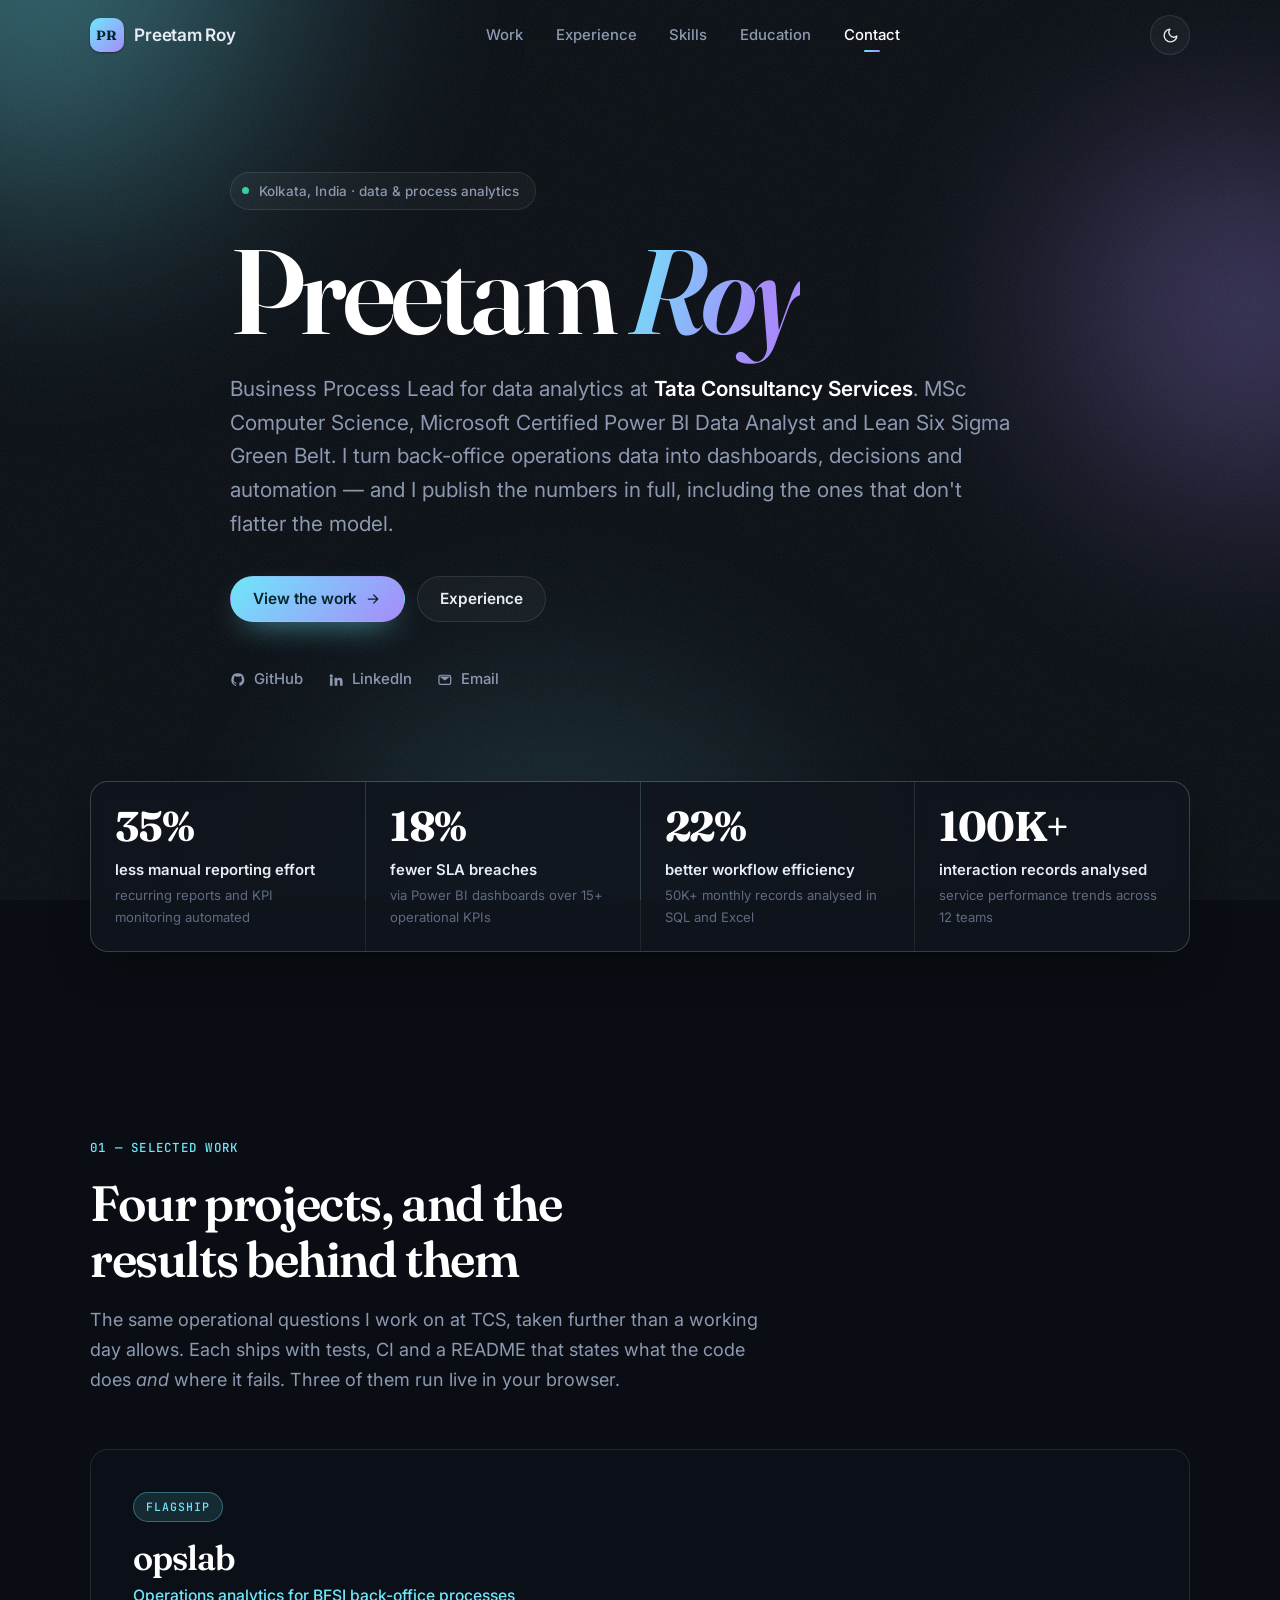
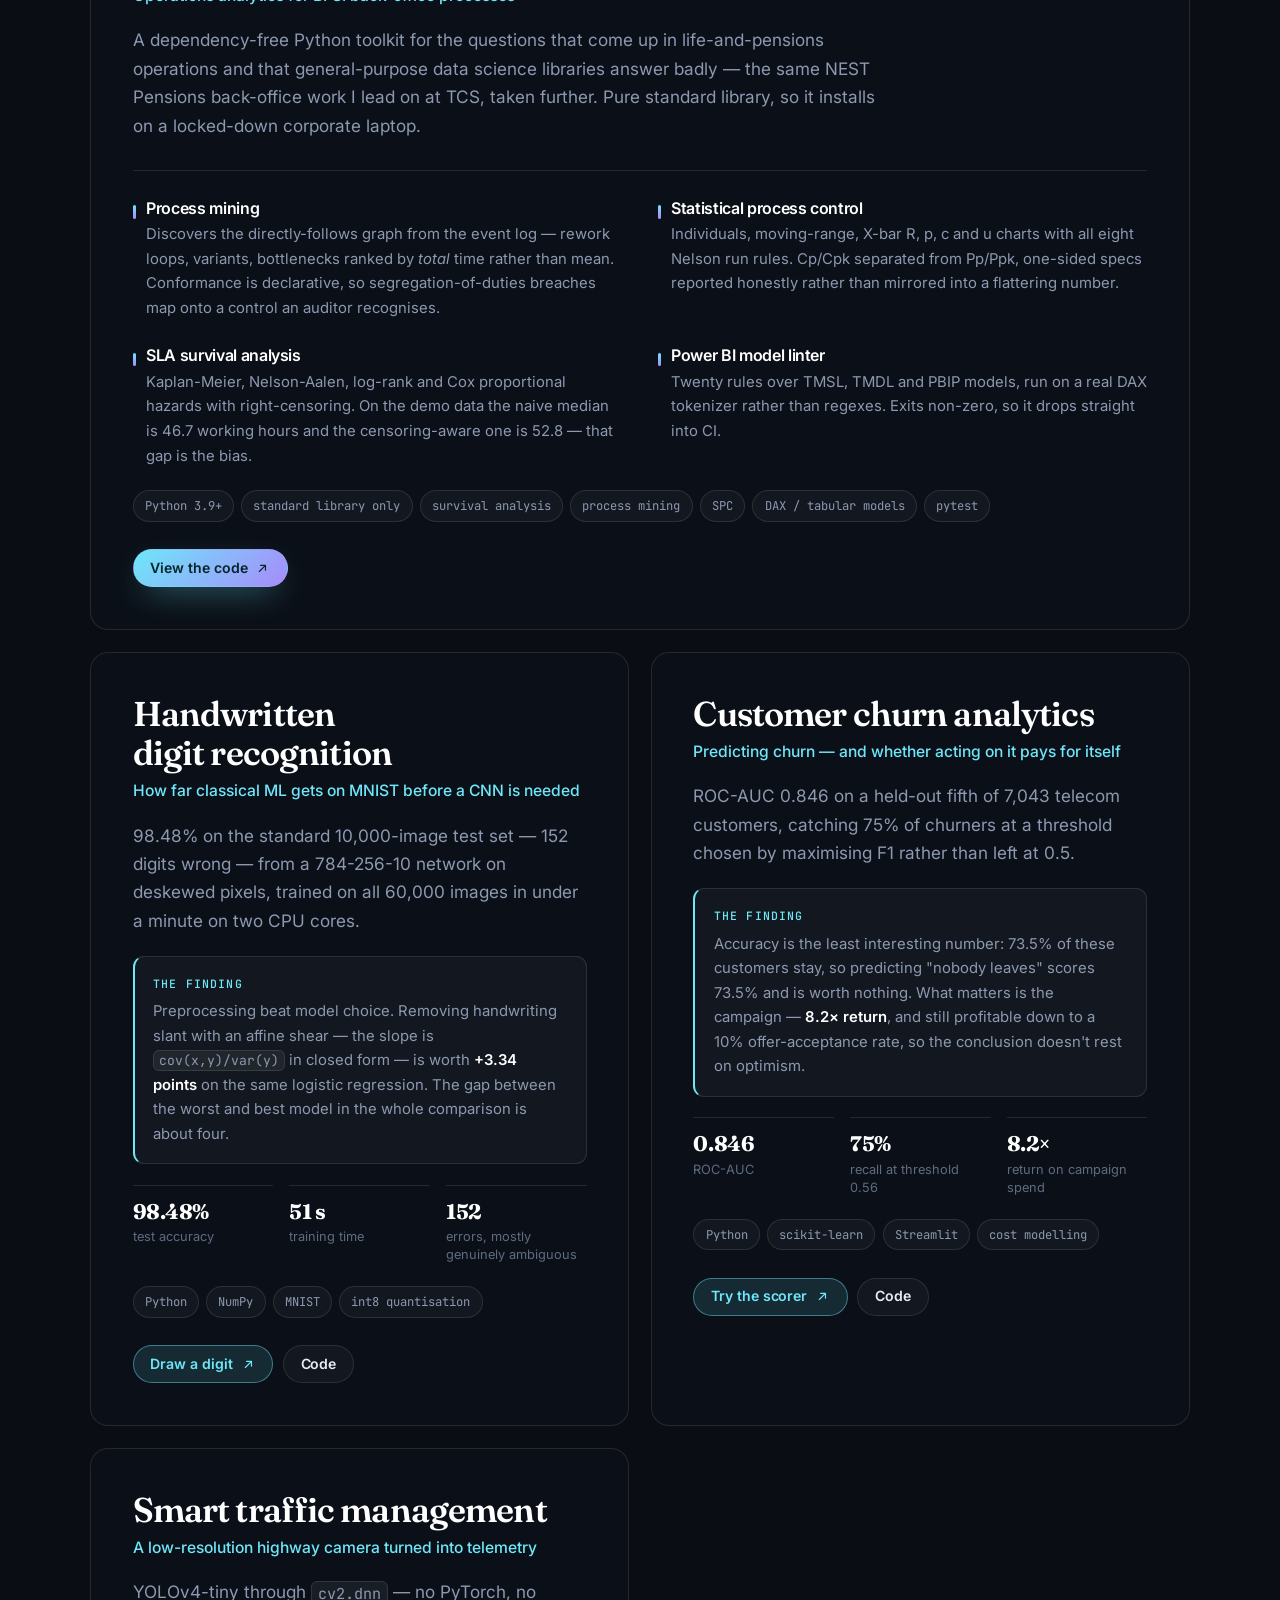
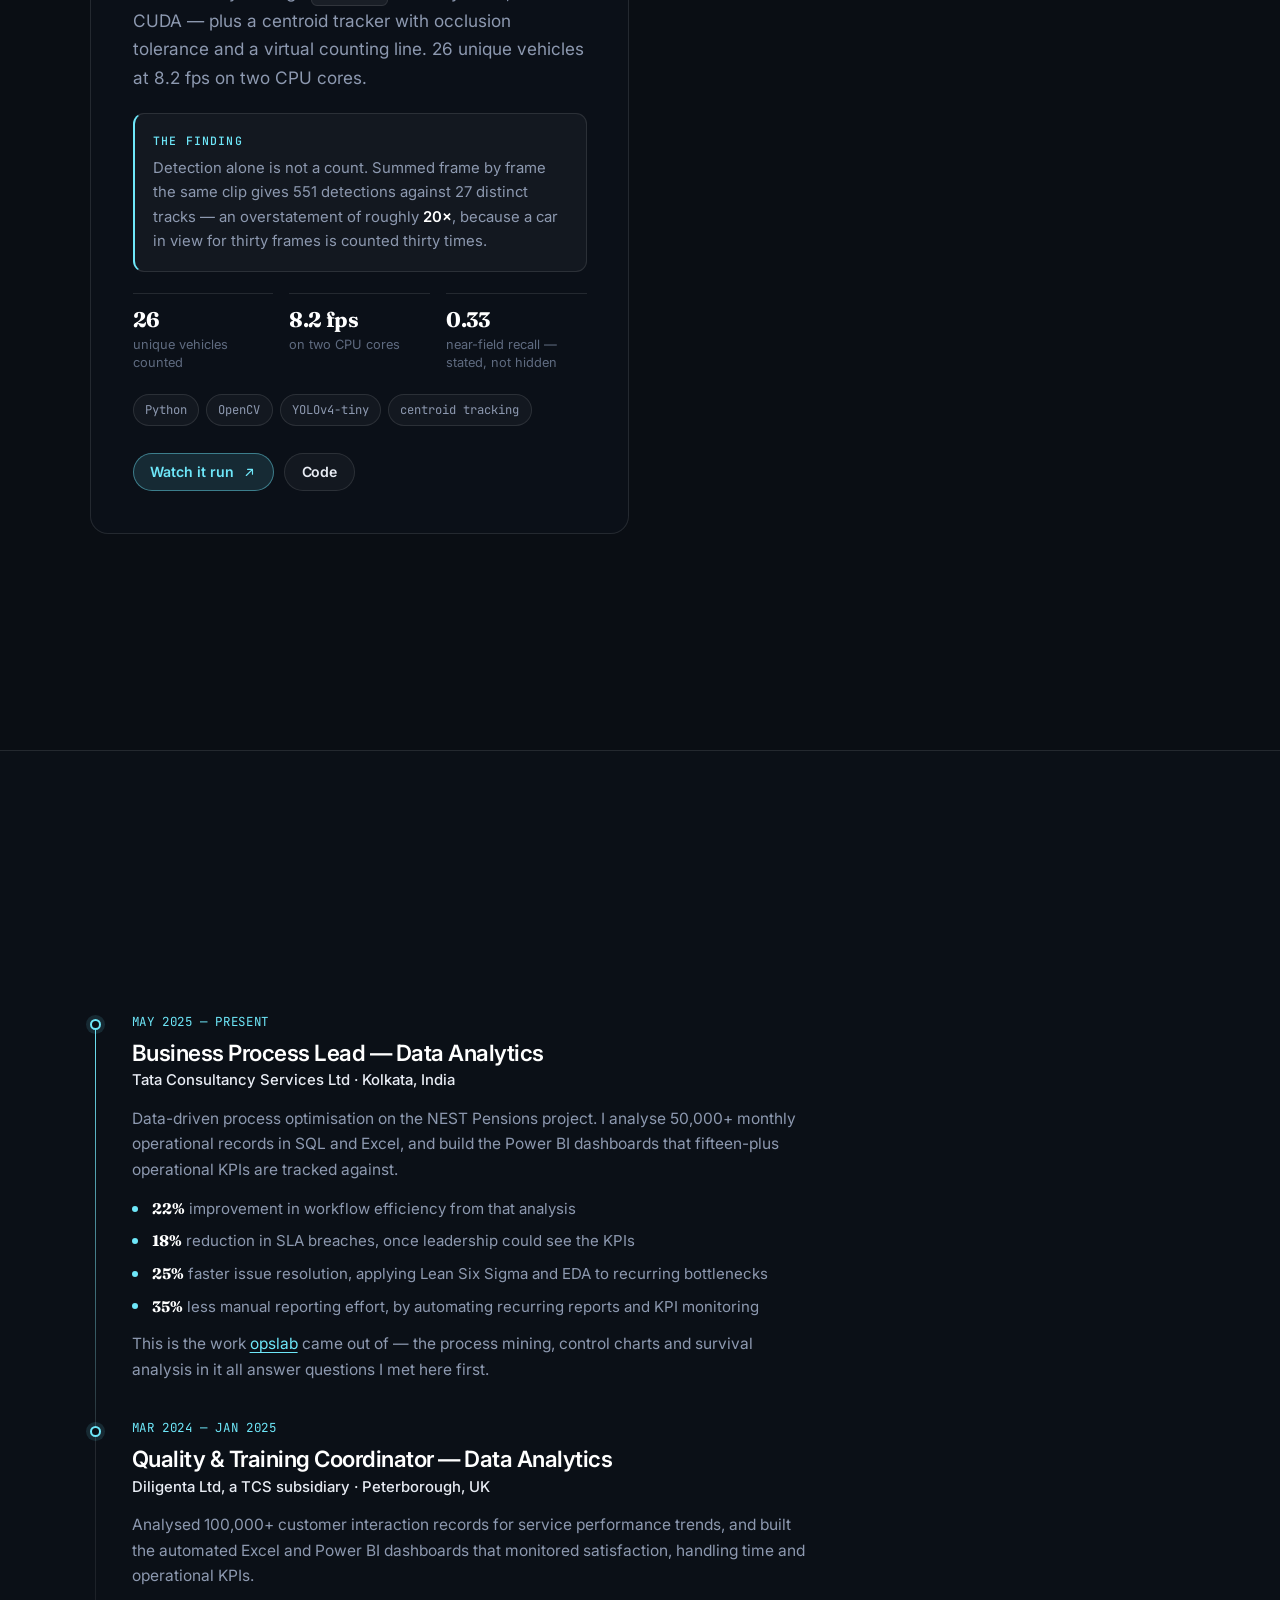
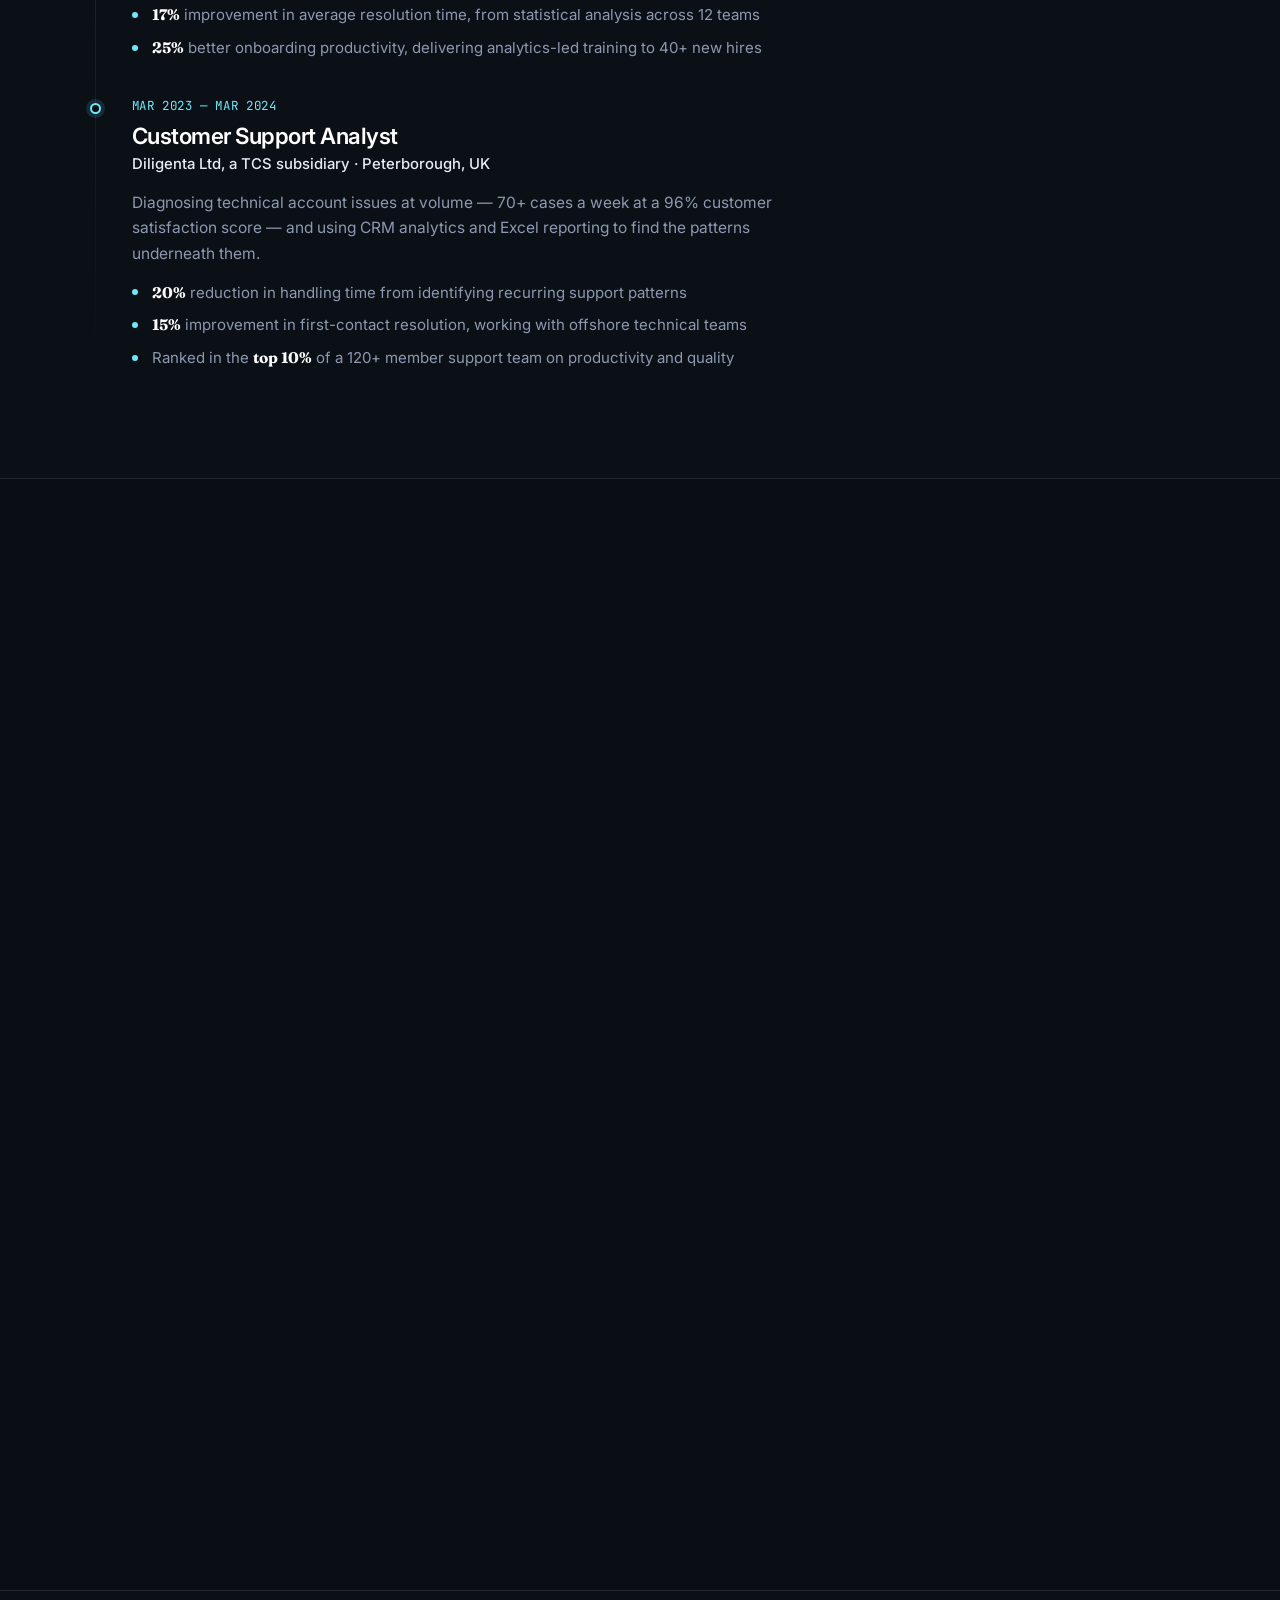
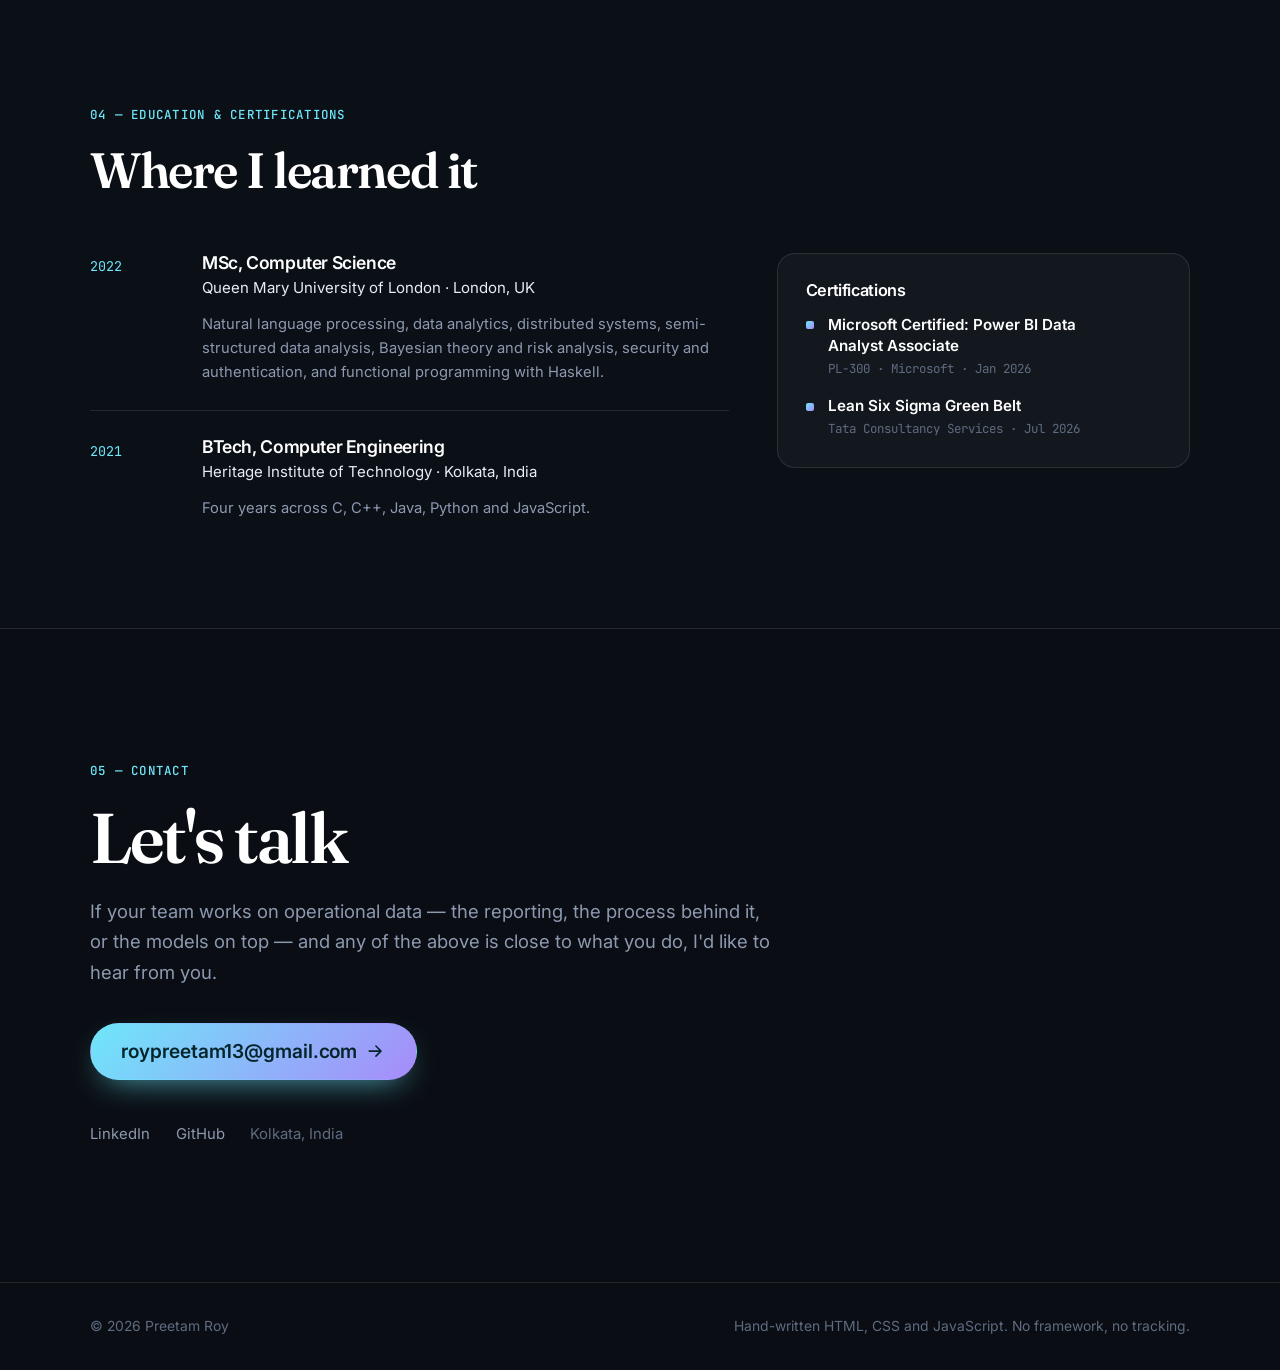
==== index.html @ 4f66b320 "Serve correctly from a domain root, and point canonical at the live host The site is deployed on Rai" ====
<!doctype html>
<html lang="en" data-theme="dark">
<head>
<meta charset="utf-8">
<meta name="viewport" content="width=device-width, initial-scale=1, viewport-fit=cover">
<title>Preetam Roy — Data &amp; Process Analytics Portfolio</title>
<meta name="description" content="Preetam Roy — Business Process Lead for data analytics at TCS. MSc Computer Science, Microsoft Certified Power BI Data Analyst (PL-300), Lean Six Sigma Green Belt. Operations analytics, SQL, Power BI and machine learning.">
<meta name="author" content="Preetam Roy">
<meta name="theme-color" content="#0a0e14" media="(prefers-color-scheme: dark)">
<meta name="theme-color" content="#f6f7fb" media="(prefers-color-scheme: light)">

<meta property="og:type" content="website">
<meta property="og:title" content="Preetam Roy — Data &amp; Process Analytics Portfolio">
<meta property="og:description" content="Operations analytics, SQL and Power BI across BFSI back-office processes — plus four projects with their results published in full, including the ones that don't flatter the model.">
<meta property="og:url" content="https://portfolio-production-f8b6.up.railway.app/">
<meta name="twitter:card" content="summary_large_image">

<link rel="canonical" href="https://portfolio-production-f8b6.up.railway.app/">
<link rel="icon" href="data:image/svg+xml,%3Csvg xmlns='http://www.w3.org/2000/svg' viewBox='0 0 64 64'%3E%3Crect width='64' height='64' rx='14' fill='%230a0e14'/%3E%3Ctext x='32' y='43' font-family='Georgia,serif' font-size='30' font-weight='700' fill='%236ee7f9' text-anchor='middle'%3EPR%3C/text%3E%3C/svg%3E">

<link rel="preconnect" href="https://fonts.googleapis.com">
<link rel="preconnect" href="https://fonts.gstatic.com" crossorigin>
<link rel="stylesheet" href="https://fonts.googleapis.com/css2?family=Fraunces:opsz,wght@9..144,400;9..144,600;9..144,700&family=Inter:wght@400;500;600;700&family=JetBrains+Mono:wght@400;500&display=swap">
<script>
(function(){var d=document.documentElement;d.classList.add('js');
try{var t=localStorage.getItem('pr-theme');if(t==='light'||t==='dark')d.setAttribute('data-theme',t);}catch(e){}})();
</script>
<link rel="stylesheet" href="assets/css/style.css">
</head>
<body>
<a class="skip-link" href="#main">Skip to content</a>

<div class="aurora" aria-hidden="true">
  <span class="aurora__blob aurora__blob--1"></span>
  <span class="aurora__blob aurora__blob--2"></span>
  <span class="aurora__blob aurora__blob--3"></span>
  <span class="aurora__grain"></span>
</div>

<header class="site-header" id="site-header">
  <div class="shell site-header__inner">
    <a class="brand" href="#top">
      <span class="brand__mark" aria-hidden="true">PR</span>
      <span class="brand__text">Preetam Roy</span>
    </a>

    <nav class="nav" id="nav" aria-label="Primary">
      <ul class="nav__list">
        <li><a class="nav__link" href="#work">Work</a></li>
        <li><a class="nav__link" href="#experience">Experience</a></li>
        <li><a class="nav__link" href="#skills">Skills</a></li>
        <li><a class="nav__link" href="#education">Education</a></li>
        <li><a class="nav__link" href="#contact">Contact</a></li>
      </ul>
    </nav>

    <div class="site-header__actions">
      <button class="icon-btn" id="theme-toggle" type="button" aria-label="Switch to light theme" aria-pressed="false">
        <svg class="icon icon--moon" viewBox="0 0 24 24" aria-hidden="true"><path d="M21 12.8A9 9 0 1 1 11.2 3a7 7 0 0 0 9.8 9.8Z"/></svg>
        <svg class="icon icon--sun" viewBox="0 0 24 24" aria-hidden="true"><circle cx="12" cy="12" r="4.2"/><path d="M12 2v2.6M12 19.4V22M4.2 4.2l1.9 1.9M17.9 17.9l1.9 1.9M2 12h2.6M19.4 12H22M4.2 19.8l1.9-1.9M17.9 6.1l1.9-1.9"/></svg>
      </button>
      <button class="menu-btn" id="menu-btn" type="button" aria-label="Open menu" aria-expanded="false" aria-controls="mobile-menu">
        <span></span><span></span><span></span>
      </button>
    </div>
  </div>
  <div class="scroll-progress" id="scroll-progress" aria-hidden="true"></div>
</header>

<div class="mobile-menu" id="mobile-menu" hidden>
  <nav aria-label="Mobile">
    <ul>
      <li><a href="#work">Work</a></li>
      <li><a href="#experience">Experience</a></li>
      <li><a href="#skills">Skills</a></li>
      <li><a href="#education">Education</a></li>
      <li><a href="#contact">Contact</a></li>
    </ul>
  </nav>
  <div class="mobile-menu__foot">
    <a href="mailto:roypreetam13@gmail.com">roypreetam13@gmail.com</a>
  </div>
</div>

<main id="main">
  <span id="top"></span>

  <!-- ───────────────────────── HERO ───────────────────────── -->
  <section class="hero">
    <div class="shell hero__inner">
      <p class="hero__eyebrow reveal">
        <span class="pulse" aria-hidden="true"></span>
        Kolkata, India &middot; data &amp; process analytics
      </p>

      <h1 class="hero__title reveal" data-reveal-delay="1">
        Preetam <em>Roy</em>
      </h1>

      <p class="hero__lede reveal" data-reveal-delay="2">
        Business Process Lead for data analytics at <strong>Tata Consultancy Services</strong>.
        MSc Computer Science, Microsoft Certified Power BI Data Analyst and Lean Six Sigma
        Green Belt. I turn back-office operations data into dashboards, decisions and
        automation &mdash; and I publish the numbers in full, including the ones that don't
        flatter the model.
      </p>

      <div class="hero__cta reveal" data-reveal-delay="3">
        <a class="btn btn--primary" href="#work">
          View the work
          <svg class="icon" viewBox="0 0 24 24" aria-hidden="true"><path d="M5 12h14M13 6l6 6-6 6"/></svg>
        </a>
        <a class="btn btn--ghost" href="#experience">Experience</a>
      </div>

      <ul class="hero__links reveal" data-reveal-delay="4">
        <li><a href="https://github.com/pr1317" target="_blank" rel="noopener noreferrer">
          <svg class="icon" viewBox="0 0 24 24" aria-hidden="true"><path d="M12 2a10 10 0 0 0-3.16 19.49c.5.09.68-.22.68-.48v-1.7c-2.78.6-3.37-1.34-3.37-1.34-.45-1.16-1.11-1.47-1.11-1.47-.91-.62.07-.61.07-.61 1 .07 1.53 1.03 1.53 1.03.9 1.53 2.36 1.09 2.93.83.09-.65.35-1.09.63-1.34-2.22-.25-4.55-1.11-4.55-4.94 0-1.09.39-1.98 1.03-2.68-.1-.25-.45-1.27.1-2.65 0 0 .84-.27 2.75 1.02a9.5 9.5 0 0 1 5 0c1.91-1.29 2.75-1.02 2.75-1.02.55 1.38.2 2.4.1 2.65.64.7 1.03 1.59 1.03 2.68 0 3.84-2.34 4.68-4.57 4.93.36.31.68.92.68 1.85v2.74c0 .27.18.58.69.48A10 10 0 0 0 12 2Z"/></svg>
          GitHub</a></li>
        <li><a href="https://www.linkedin.com/in/preetam-roy" target="_blank" rel="noopener noreferrer">
          <svg class="icon" viewBox="0 0 24 24" aria-hidden="true"><path d="M4.98 3.5a2.5 2.5 0 1 1 0 5 2.5 2.5 0 0 1 0-5ZM3 9h4v12H3zM10 9h3.8v1.7h.05c.53-.95 1.83-1.95 3.77-1.95 4.03 0 4.78 2.5 4.78 5.76V21h-4v-5.6c0-1.34-.03-3.06-1.9-3.06-1.9 0-2.2 1.45-2.2 2.96V21h-4z"/></svg>
          LinkedIn</a></li>
        <li><a href="mailto:roypreetam13@gmail.com">
          <svg class="icon" viewBox="0 0 24 24" aria-hidden="true"><rect x="3" y="5" width="18" height="14" rx="2.5"/><path d="m3.5 7 8.5 6 8.5-6"/></svg>
          Email</a></li>
      </ul>
    </div>

    <div class="shell">
      <ul class="stats reveal" data-reveal-delay="5">
        <li class="stat">
          <span class="stat__value" data-count-to="35" data-decimals="0" data-suffix="%">35%</span>
          <span class="stat__label">less manual reporting effort</span>
          <span class="stat__note">recurring reports and KPI monitoring automated</span>
        </li>
        <li class="stat">
          <span class="stat__value" data-count-to="18" data-decimals="0" data-suffix="%">18%</span>
          <span class="stat__label">fewer SLA breaches</span>
          <span class="stat__note">via Power BI dashboards over 15+ operational KPIs</span>
        </li>
        <li class="stat">
          <span class="stat__value" data-count-to="22" data-decimals="0" data-suffix="%">22%</span>
          <span class="stat__label">better workflow efficiency</span>
          <span class="stat__note">50K+ monthly records analysed in SQL and Excel</span>
        </li>
        <li class="stat">
          <span class="stat__value" data-count-to="100" data-decimals="0" data-suffix="K+">100K+</span>
          <span class="stat__label">interaction records analysed</span>
          <span class="stat__note">service performance trends across 12 teams</span>
        </li>
      </ul>
    </div>
  </section>

  <!-- ───────────────────────── WORK ───────────────────────── -->
  <section class="section" id="work">
    <div class="shell">
      <header class="section__head reveal">
        <p class="section__kicker">01 — Selected work</p>
        <h2 class="section__title">Four projects, and the results behind them</h2>
        <p class="section__lede">
          The same operational questions I work on at TCS, taken further than a working day
          allows. Each ships with tests, CI and a README that states what the code does
          <em>and</em> where it fails. Three of them run live in your browser.
        </p>
      </header>

      <!-- FEATURED -->
      <article class="project project--featured reveal tilt">
        <div class="project__glow" aria-hidden="true"></div>
        <div class="project__body">
          <p class="project__flag">Flagship</p>
          <h3 class="project__title">opslab</h3>
          <p class="project__sub">Operations analytics for BFSI back-office processes</p>
          <p class="project__text">
            A dependency-free Python toolkit for the questions that come up in life-and-pensions
            operations and that general-purpose data science libraries answer badly &mdash; the
            same NEST Pensions back-office work I lead on at TCS, taken further. Pure standard
            library, so it installs on a locked-down corporate laptop.
          </p>

          <ul class="modules">
            <li>
              <h4>Process mining</h4>
              <p>Discovers the directly-follows graph from the event log — rework loops, variants,
                bottlenecks ranked by <em>total</em> time rather than mean. Conformance is
                declarative, so segregation-of-duties breaches map onto a control an auditor recognises.</p>
            </li>
            <li>
              <h4>Statistical process control</h4>
              <p>Individuals, moving-range, X-bar R, p, c and u charts with all eight Nelson run
                rules. Cp/Cpk separated from Pp/Ppk, one-sided specs reported honestly rather than
                mirrored into a flattering number.</p>
            </li>
            <li>
              <h4>SLA survival analysis</h4>
              <p>Kaplan-Meier, Nelson-Aalen, log-rank and Cox proportional hazards with
                right-censoring. On the demo data the naive median is 46.7 working hours and the
                censoring-aware one is 52.8 — that gap is the bias.</p>
            </li>
            <li>
              <h4>Power BI model linter</h4>
              <p>Twenty rules over TMSL, TMDL and PBIP models, run on a real DAX tokenizer rather
                than regexes. Exits non-zero, so it drops straight into CI.</p>
            </li>
          </ul>

          <ul class="chips">
            <li>Python 3.9+</li><li>standard library only</li><li>survival analysis</li>
            <li>process mining</li><li>SPC</li><li>DAX / tabular models</li><li>pytest</li>
          </ul>

          <div class="project__links">
            <a class="btn btn--primary btn--sm" href="https://github.com/pr1317/opslab" target="_blank" rel="noopener noreferrer">
              View the code
              <svg class="icon" viewBox="0 0 24 24" aria-hidden="true"><path d="M7 17 17 7M9 7h8v8"/></svg>
            </a>
          </div>
        </div>
      </article>

      <div class="project-grid">

        <article class="project reveal tilt">
          <div class="project__glow" aria-hidden="true"></div>
          <div class="project__body">
            <h3 class="project__title">Handwritten digit recognition</h3>
            <p class="project__sub">How far classical ML gets on MNIST before a CNN is needed</p>
            <p class="project__text">
              98.48% on the standard 10,000-image test set — 152 digits wrong — from a 784-256-10
              network on deskewed pixels, trained on all 60,000 images in under a minute on two CPU cores.
            </p>
            <div class="finding">
              <p class="finding__label">The finding</p>
              <p>Preprocessing beat model choice. Removing handwriting slant with an affine shear —
                the slope is <code>cov(x,y)/var(y)</code> in closed form — is worth
                <strong>+3.34 points</strong> on the same logistic regression. The gap between the
                worst and best model in the whole comparison is about four.</p>
            </div>
            <ul class="metrics">
              <li><span>98.48%</span>test accuracy</li>
              <li><span>51 s</span>training time</li>
              <li><span>152</span>errors, mostly genuinely ambiguous</li>
            </ul>
            <ul class="chips"><li>Python</li><li>NumPy</li><li>MNIST</li><li>int8 quantisation</li></ul>
            <div class="project__links">
              <a class="btn btn--sm btn--accent" href="https://pr1317.github.io/handwritten-digit-recognition/" target="_blank" rel="noopener noreferrer">
                Draw a digit
                <svg class="icon" viewBox="0 0 24 24" aria-hidden="true"><path d="M7 17 17 7M9 7h8v8"/></svg>
              </a>
              <a class="btn btn--sm btn--ghost" href="https://github.com/pr1317/handwritten-digit-recognition" target="_blank" rel="noopener noreferrer">Code</a>
            </div>
          </div>
        </article>

        <article class="project reveal tilt">
          <div class="project__glow" aria-hidden="true"></div>
          <div class="project__body">
            <h3 class="project__title">Customer churn analytics</h3>
            <p class="project__sub">Predicting churn — and whether acting on it pays for itself</p>
            <p class="project__text">
              ROC-AUC 0.846 on a held-out fifth of 7,043 telecom customers, catching 75% of churners
              at a threshold chosen by maximising F1 rather than left at 0.5.
            </p>
            <div class="finding">
              <p class="finding__label">The finding</p>
              <p>Accuracy is the least interesting number: 73.5% of these customers stay, so
                predicting "nobody leaves" scores 73.5% and is worth nothing. What matters is the
                campaign — <strong>8.2&times; return</strong>, and still profitable down to a 10%
                offer-acceptance rate, so the conclusion doesn't rest on optimism.</p>
            </div>
            <ul class="metrics">
              <li><span>0.846</span>ROC-AUC</li>
              <li><span>75%</span>recall at threshold 0.56</li>
              <li><span>8.2&times;</span>return on campaign spend</li>
            </ul>
            <ul class="chips"><li>Python</li><li>scikit-learn</li><li>Streamlit</li><li>cost modelling</li></ul>
            <div class="project__links">
              <a class="btn btn--sm btn--accent" href="https://pr1317.github.io/customer-churn-analytics/" target="_blank" rel="noopener noreferrer">
                Try the scorer
                <svg class="icon" viewBox="0 0 24 24" aria-hidden="true"><path d="M7 17 17 7M9 7h8v8"/></svg>
              </a>
              <a class="btn btn--sm btn--ghost" href="https://github.com/pr1317/customer-churn-analytics" target="_blank" rel="noopener noreferrer">Code</a>
            </div>
          </div>
        </article>

        <article class="project reveal tilt">
          <div class="project__glow" aria-hidden="true"></div>
          <div class="project__body">
            <h3 class="project__title">Smart traffic management</h3>
            <p class="project__sub">A low-resolution highway camera turned into telemetry</p>
            <p class="project__text">
              YOLOv4-tiny through <code>cv2.dnn</code> — no PyTorch, no CUDA — plus a centroid
              tracker with occlusion tolerance and a virtual counting line. 26 unique vehicles at
              8.2 fps on two CPU cores.
            </p>
            <div class="finding">
              <p class="finding__label">The finding</p>
              <p>Detection alone is not a count. Summed frame by frame the same clip gives 551
                detections against 27 distinct tracks — an overstatement of roughly
                <strong>20&times;</strong>, because a car in view for thirty frames is counted thirty times.</p>
            </div>
            <ul class="metrics">
              <li><span>26</span>unique vehicles counted</li>
              <li><span>8.2 fps</span>on two CPU cores</li>
              <li><span>0.33</span>near-field recall — stated, not hidden</li>
            </ul>
            <ul class="chips"><li>Python</li><li>OpenCV</li><li>YOLOv4-tiny</li><li>centroid tracking</li></ul>
            <div class="project__links">
              <a class="btn btn--sm btn--accent" href="https://pr1317.github.io/smart-traffic-management/" target="_blank" rel="noopener noreferrer">
                Watch it run
                <svg class="icon" viewBox="0 0 24 24" aria-hidden="true"><path d="M7 17 17 7M9 7h8v8"/></svg>
              </a>
              <a class="btn btn--sm btn--ghost" href="https://github.com/pr1317/smart-traffic-management" target="_blank" rel="noopener noreferrer">Code</a>
            </div>
          </div>
        </article>

      </div>

      <p class="work__note reveal">
        The digit-recognition and traffic projects began as university work — under
        Prof. Tapas Chakraborty and Prof. Josh Reiss respectively — and have been rebuilt
        from scratch here, with the measurements redone and published.
      </p>
    </div>
  </section>

  <!-- ───────────────────────── EXPERIENCE ───────────────────────── -->
  <section class="section section--alt" id="experience">
    <div class="shell">
      <header class="section__head reveal">
        <p class="section__kicker">02 — Experience</p>
        <h2 class="section__title">Where I've worked</h2>
      </header>

      <ol class="timeline">
        <li class="timeline__item reveal">
          <div class="timeline__marker" aria-hidden="true"></div>
          <p class="timeline__date">May 2025 &mdash; present</p>
          <h3 class="timeline__role">Business Process Lead &mdash; Data Analytics</h3>
          <p class="timeline__org">Tata Consultancy Services Ltd &middot; Kolkata, India</p>
          <p class="timeline__text">
            Data-driven process optimisation on the NEST Pensions project. I analyse 50,000+
            monthly operational records in SQL and Excel, and build the Power BI dashboards
            that fifteen-plus operational KPIs are tracked against.
          </p>
          <ul class="bullets">
            <li><strong>22%</strong> improvement in workflow efficiency from that analysis</li>
            <li><strong>18%</strong> reduction in SLA breaches, once leadership could see the KPIs</li>
            <li><strong>25%</strong> faster issue resolution, applying Lean Six Sigma and EDA to
              recurring bottlenecks</li>
            <li><strong>35%</strong> less manual reporting effort, by automating recurring reports
              and KPI monitoring</li>
          </ul>
          <p class="timeline__text">
            This is the work <a href="#work">opslab</a> came out of — the process mining, control
            charts and survival analysis in it all answer questions I met here first.
          </p>
        </li>

        <li class="timeline__item reveal">
          <div class="timeline__marker" aria-hidden="true"></div>
          <p class="timeline__date">Mar 2024 &mdash; Jan 2025</p>
          <h3 class="timeline__role">Quality &amp; Training Coordinator &mdash; Data Analytics</h3>
          <p class="timeline__org">Diligenta Ltd, a TCS subsidiary &middot; Peterborough, UK</p>
          <p class="timeline__text">
            Analysed 100,000+ customer interaction records for service performance trends, and
            built the automated Excel and Power BI dashboards that monitored satisfaction,
            handling time and operational KPIs.
          </p>
          <ul class="bullets">
            <li><strong>17%</strong> improvement in average resolution time, from statistical
              analysis across 12 teams</li>
            <li><strong>25%</strong> better onboarding productivity, delivering analytics-led
              training to 40+ new hires</li>
          </ul>
        </li>

        <li class="timeline__item reveal">
          <div class="timeline__marker" aria-hidden="true"></div>
          <p class="timeline__date">Mar 2023 &mdash; Mar 2024</p>
          <h3 class="timeline__role">Customer Support Analyst</h3>
          <p class="timeline__org">Diligenta Ltd, a TCS subsidiary &middot; Peterborough, UK</p>
          <p class="timeline__text">
            Diagnosing technical account issues at volume — 70+ cases a week at a 96% customer
            satisfaction score — and using CRM analytics and Excel reporting to find the patterns
            underneath them.
          </p>
          <ul class="bullets">
            <li><strong>20%</strong> reduction in handling time from identifying recurring support patterns</li>
            <li><strong>15%</strong> improvement in first-contact resolution, working with offshore technical teams</li>
            <li>Ranked in the <strong>top 10%</strong> of a 120+ member support team on productivity and quality</li>
          </ul>
        </li>
      </ol>
    </div>
  </section>

  <!-- ───────────────────────── SKILLS ───────────────────────── -->
  <section class="section" id="skills">
    <div class="shell">
      <header class="section__head reveal">
        <p class="section__kicker">03 — Toolkit</p>
        <h2 class="section__title">What I work with</h2>
      </header>

      <div class="skills">
        <div class="skill-card reveal">
          <h3><span class="skill-card__num" aria-hidden="true">01</span>BI &amp; visualisation</h3>
          <ul class="chips chips--lg">
            <li>Power BI</li><li>DAX</li><li>Power Query</li><li>advanced Excel</li>
            <li>dashboard development</li><li>KPI reporting</li>
          </ul>
        </div>
        <div class="skill-card reveal" data-reveal-delay="1">
          <h3><span class="skill-card__num" aria-hidden="true">02</span>Data</h3>
          <ul class="chips chips--lg">
            <li>SQL</li><li>MySQL</li><li>PostgreSQL</li><li>Oracle</li><li>MongoDB</li>
            <li>data cleaning</li><li>transformation</li><li>ETL concepts</li><li>data modelling</li>
          </ul>
        </div>
        <div class="skill-card reveal" data-reveal-delay="2">
          <h3><span class="skill-card__num" aria-hidden="true">03</span>Process &amp; business analysis</h3>
          <ul class="chips chips--lg">
            <li>Lean Six Sigma</li><li>process improvement</li><li>process mapping</li>
            <li>root cause analysis</li><li>requirements gathering</li>
            <li>SLA &amp; KPI management</li><li>report automation</li><li>UAT support</li>
          </ul>
        </div>
        <div class="skill-card reveal" data-reveal-delay="3">
          <h3><span class="skill-card__num" aria-hidden="true">04</span>Modelling &amp; machine learning</h3>
          <ul class="chips chips--lg">
            <li>Python</li><li>feature engineering</li><li>model evaluation</li>
            <li>classification</li><li>survival analysis</li><li>statistical process control</li>
            <li>OpenCV</li><li>YOLO</li>
          </ul>
        </div>
        <div class="skill-card reveal" data-reveal-delay="4">
          <h3><span class="skill-card__num" aria-hidden="true">05</span>Languages</h3>
          <ul class="chips chips--lg">
            <li>SQL</li><li>Python</li><li>Java</li><li>C</li><li>C++</li><li>JavaScript</li>
          </ul>
        </div>
        <div class="skill-card reveal" data-reveal-delay="5">
          <h3><span class="skill-card__num" aria-hidden="true">06</span>Working with people</h3>
          <ul class="chips chips--lg">
            <li>leadership</li><li>stakeholder engagement</li><li>collaboration</li>
            <li>communication</li><li>training &amp; mentoring</li>
          </ul>
        </div>
      </div>
    </div>
  </section>

  <!-- ───────────────────────── EDUCATION ───────────────────────── -->
  <section class="section section--alt" id="education">
    <div class="shell">
      <header class="section__head reveal">
        <p class="section__kicker">04 — Education &amp; certifications</p>
        <h2 class="section__title">Where I learned it</h2>
      </header>

      <div class="edu-layout">
        <ol class="edu">
          <li class="edu__item reveal">
            <p class="edu__year">2022</p>
            <h3>MSc, Computer Science</h3>
            <p class="edu__org">Queen Mary University of London &middot; London, UK</p>
            <p class="edu__detail">
              Natural language processing, data analytics, distributed systems, semi-structured
              data analysis, Bayesian theory and risk analysis, security and authentication, and
              functional programming with Haskell.
            </p>
          </li>
          <li class="edu__item reveal">
            <p class="edu__year">2021</p>
            <h3>BTech, Computer Engineering</h3>
            <p class="edu__org">Heritage Institute of Technology &middot; Kolkata, India</p>
            <p class="edu__detail">Four years across C, C++, Java, Python and JavaScript.</p>
          </li>
        </ol>

        <aside class="side-cards">
          <div class="side-card reveal">
            <h3>Certifications</h3>
            <ul class="certs">
              <li>
                <p class="certs__name">Microsoft Certified: Power BI Data Analyst Associate</p>
                <p class="certs__meta">PL-300 &middot; Microsoft &middot; Jan 2026</p>
              </li>
              <li>
                <p class="certs__name">Lean Six Sigma Green Belt</p>
                <p class="certs__meta">Tata Consultancy Services &middot; Jul 2026</p>
              </li>
            </ul>
          </div>
        </aside>
      </div>
    </div>
  </section>

  <!-- ───────────────────────── CONTACT ───────────────────────── -->
  <section class="section section--contact" id="contact">
    <div class="shell">
      <div class="contact reveal">
        <p class="section__kicker">05 — Contact</p>
        <h2 class="contact__title">Let's talk</h2>
        <p class="contact__lede">
          If your team works on operational data &mdash; the reporting, the process behind it, or
          the models on top &mdash; and any of the above is close to what you do, I'd like to hear
          from you.
        </p>
        <a class="btn btn--primary btn--lg" href="mailto:roypreetam13@gmail.com">
          roypreetam13@gmail.com
          <svg class="icon" viewBox="0 0 24 24" aria-hidden="true"><path d="M5 12h14M13 6l6 6-6 6"/></svg>
        </a>
        <ul class="contact__links">
          <li><a href="https://www.linkedin.com/in/preetam-roy" target="_blank" rel="noopener noreferrer">LinkedIn</a></li>
          <li><a href="https://github.com/pr1317" target="_blank" rel="noopener noreferrer">GitHub</a></li>
          <li><span>Kolkata, India</span></li>
        </ul>
      </div>
    </div>
  </section>
</main>

<footer class="site-footer">
  <div class="shell site-footer__inner">
    <p>&copy; <span id="year">2026</span> Preetam Roy</p>
    <p class="site-footer__meta">Hand-written HTML, CSS and JavaScript. No framework, no tracking.</p>
  </div>
</footer>

<script src="assets/js/main.js" defer></script>
</body>
</html>
---- assets/css/style.css ----
/* ============================================================
   Preetam Roy — portfolio
   Hand-written CSS. Mobile-first, dark by default, light theme
   available via [data-theme="light"] on <html>.
   ============================================================ */

/* ---------- 1. Tokens ---------- */
:root {
  /* dark is the default palette */
  --bg:            #0a0e14;
  --bg-alt:        #0d121a;
  --surface:       rgba(255, 255, 255, 0.035);
  --surface-hi:    rgba(255, 255, 255, 0.06);
  --line:          rgba(255, 255, 255, 0.10);
  --line-hi:       rgba(255, 255, 255, 0.18);

  --text:          #e8ecf4;
  --text-strong:   #ffffff;
  --muted:         #8d99b0;
  --faint:         #5f6b80;

  --accent:        #6ee7f9;
  --accent-2:      #a78bfa;
  --accent-ink:    #05252c;
  --accent-soft:   rgba(110, 231, 249, 0.12);

  --shadow-sm: 0 1px 2px rgba(0,0,0,.4);
  --shadow:    0 18px 50px -20px rgba(0, 0, 0, .8);
  --shadow-lg: 0 40px 90px -30px rgba(0, 0, 0, .9);

  --radius:    18px;
  --radius-sm: 11px;
  --radius-pill: 999px;

  --shell:  1180px;
  --gutter: clamp(1.15rem, 5vw, 2.5rem);

  --sans:  "Inter", -apple-system, BlinkMacSystemFont, "Segoe UI", Roboto, Helvetica, Arial, sans-serif;
  --serif: "Fraunces", Georgia, "Times New Roman", serif;
  --mono:  "JetBrains Mono", ui-monospace, SFMono-Regular, Menlo, Consolas, monospace;

  --ease: cubic-bezier(.22, .61, .36, 1);
  --step: 260ms;

  color-scheme: dark;
}

[data-theme="light"] {
  --bg:            #f7f8fb;
  --bg-alt:        #ffffff;
  --surface:       rgba(10, 14, 20, 0.025);
  --surface-hi:    rgba(10, 14, 20, 0.05);
  --line:          rgba(10, 14, 20, 0.10);
  --line-hi:       rgba(10, 14, 20, 0.20);

  --text:          #1d2534;
  --text-strong:   #080c14;
  --muted:         #57627a;
  --faint:         #7d879b;

  --accent:        #0e7f96;
  --accent-2:      #6d4ae0;
  --accent-ink:    #ffffff;
  --accent-soft:   rgba(14, 127, 150, 0.10);

  --shadow-sm: 0 1px 2px rgba(16, 24, 40, .06);
  --shadow:    0 18px 45px -22px rgba(16, 24, 40, .30);
  --shadow-lg: 0 40px 80px -34px rgba(16, 24, 40, .35);

  color-scheme: light;
}

/* ---------- 2. Reset & base ---------- */
*, *::before, *::after { box-sizing: border-box; }

html {
  -webkit-text-size-adjust: 100%;
  scroll-behavior: smooth;
  scroll-padding-top: 92px;
}

body {
  margin: 0;
  background: var(--bg);
  color: var(--text);
  font-family: var(--sans);
  font-size: clamp(1rem, .96rem + .18vw, 1.075rem);
  line-height: 1.65;
  font-feature-settings: "kern", "liga";
  -webkit-font-smoothing: antialiased;
  -moz-osx-font-smoothing: grayscale;
  overflow-x: hidden;
  transition: background var(--step) var(--ease), color var(--step) var(--ease);
}

body.is-locked { overflow: hidden; }

img, svg, video { max-width: 100%; height: auto; display: block; }

h1, h2, h3, h4 {
  margin: 0;
  color: var(--text-strong);
  line-height: 1.14;
  letter-spacing: -0.022em;
  text-wrap: balance;
}

p { margin: 0; text-wrap: pretty; }
ul, ol { margin: 0; padding: 0; list-style: none; }

a { color: inherit; text-decoration: none; }

code {
  font-family: var(--mono);
  font-size: .88em;
  background: var(--surface-hi);
  border: 1px solid var(--line);
  border-radius: 6px;
  padding: .1em .4em;
  white-space: nowrap;
}

strong { color: var(--text-strong); font-weight: 600; }
em { font-style: italic; }

:focus-visible {
  outline: 2px solid var(--accent);
  outline-offset: 3px;
  border-radius: 4px;
}

.skip-link {
  position: absolute;
  left: 50%;
  top: 0;
  transform: translate(-50%, -120%);
  z-index: 200;
  background: var(--accent);
  color: var(--accent-ink);
  padding: .7rem 1.2rem;
  border-radius: 0 0 10px 10px;
  font-weight: 600;
  transition: transform 180ms var(--ease);
}
.skip-link:focus { transform: translate(-50%, 0); }

.icon {
  width: 1.05em;
  height: 1.05em;
  fill: none;
  stroke: currentColor;
  stroke-width: 1.9;
  stroke-linecap: round;
  stroke-linejoin: round;
  flex: none;
}
/* filled glyphs (brand marks) */
.hero__links .icon path { stroke: none; fill: currentColor; }

.shell {
  width: 100%;
  max-width: var(--shell);
  margin-inline: auto;
  padding-inline: var(--gutter);
}

/* ---------- 3. Aurora backdrop ---------- */
.aurora {
  position: fixed;
  inset: 0;
  z-index: -1;
  overflow: hidden;
  pointer-events: none;
}

.aurora__blob {
  position: absolute;
  border-radius: 50%;
  filter: blur(90px);
  opacity: .5;
  will-change: transform;
}

.aurora__blob--1 {
  width: 46vmax; height: 46vmax;
  top: -18vmax; left: -12vmax;
  background: radial-gradient(circle at 30% 30%, var(--accent), transparent 68%);
  animation: drift-a 26s var(--ease) infinite alternate;
}
.aurora__blob--2 {
  width: 40vmax; height: 40vmax;
  top: 8vmax; right: -14vmax;
  background: radial-gradient(circle at 60% 40%, var(--accent-2), transparent 68%);
  animation: drift-b 32s var(--ease) infinite alternate;
  opacity: .40;
}
.aurora__blob--3 {
  width: 52vmax; height: 52vmax;
  bottom: -26vmax; left: 22vmax;
  background: radial-gradient(circle at 40% 60%, var(--accent), transparent 70%);
  animation: drift-c 38s var(--ease) infinite alternate;
  opacity: .22;
}

[data-theme="light"] .aurora__blob { opacity: .16; filter: blur(110px); }
[data-theme="light"] .aurora__blob--2 { opacity: .14; }
[data-theme="light"] .aurora__blob--3 { opacity: .09; }

.aurora__grain {
  position: absolute;
  inset: -50%;
  opacity: .16;
  background-image: url("data:image/svg+xml,%3Csvg xmlns='http://www.w3.org/2000/svg' width='140' height='140'%3E%3Cfilter id='n'%3E%3CfeTurbulence type='fractalNoise' baseFrequency='.85' numOctaves='3'/%3E%3C/filter%3E%3Crect width='140' height='140' filter='url(%23n)' opacity='.5'/%3E%3C/svg%3E");
}
[data-theme="light"] .aurora__grain { opacity: .07; }

@keyframes drift-a {
  to { transform: translate3d(8vmax, 6vmax, 0) scale(1.14); }
}
@keyframes drift-b {
  to { transform: translate3d(-10vmax, 10vmax, 0) scale(1.2); }
}
@keyframes drift-c {
  to { transform: translate3d(6vmax, -8vmax, 0) scale(1.1); }
}

/* ---------- 4. Header / nav ---------- */
.site-header {
  position: sticky;
  top: 0;
  z-index: 100;
  border-bottom: 1px solid transparent;
  transition: background var(--step) var(--ease), border-color var(--step) var(--ease),
              backdrop-filter var(--step) var(--ease);
}
.site-header.is-stuck {
  background: color-mix(in srgb, var(--bg) 78%, transparent);
  -webkit-backdrop-filter: blur(16px) saturate(150%);
  backdrop-filter: blur(16px) saturate(150%);
  border-bottom-color: var(--line);
}
@supports not (background: color-mix(in srgb, red 50%, blue)) {
  .site-header.is-stuck { background: var(--bg); }
}

.site-header__inner {
  display: flex;
  align-items: center;
  justify-content: space-between;
  gap: 1rem;
  min-height: 70px;
}

.brand { display: inline-flex; align-items: center; gap: .65rem; font-weight: 600; }

.brand__mark {
  display: grid;
  place-items: center;
  width: 34px; height: 34px;
  border-radius: 10px;
  background: linear-gradient(135deg, var(--accent), var(--accent-2));
  color: var(--accent-ink);
  font-family: var(--serif);
  font-size: .84rem;
  font-weight: 700;
  letter-spacing: .01em;
  box-shadow: var(--shadow-sm);
}
[data-theme="light"] .brand__mark { color: #fff; }

.brand__text { letter-spacing: -.015em; }

.nav { display: none; }
@media (min-width: 900px) {
  .nav { display: block; }
  .nav__list { display: flex; gap: .35rem; }
  .nav__link {
    display: block;
    position: relative;
    padding: .5rem .85rem;
    border-radius: var(--radius-pill);
    font-size: .93rem;
    font-weight: 500;
    color: var(--muted);
    transition: color 180ms var(--ease), background 180ms var(--ease);
  }
  .nav__link:hover { color: var(--text-strong); background: var(--surface-hi); }
  .nav__link.is-active { color: var(--text-strong); }
  .nav__link.is-active::after {
    content: "";
    position: absolute;
    left: 50%; bottom: .18rem;
    width: 16px; height: 2px;
    transform: translateX(-50%);
    border-radius: 2px;
    background: linear-gradient(90deg, var(--accent), var(--accent-2));
  }
}

.site-header__actions { display: flex; align-items: center; gap: .5rem; }

.icon-btn {
  display: grid;
  place-items: center;
  width: 40px; height: 40px;
  border: 1px solid var(--line);
  border-radius: var(--radius-pill);
  background: var(--surface);
  color: var(--text);
  cursor: pointer;
  transition: border-color 180ms var(--ease), background 180ms var(--ease), transform 180ms var(--ease);
}
.icon-btn:hover { border-color: var(--line-hi); background: var(--surface-hi); transform: translateY(-1px); }
.icon-btn .icon { width: 17px; height: 17px; }
.icon--sun { display: none; }
[data-theme="light"] .icon--sun { display: block; }
[data-theme="light"] .icon--moon { display: none; }

.menu-btn {
  display: grid;
  place-items: center;
  gap: 4px;
  width: 40px; height: 40px;
  padding: 0;
  border: 1px solid var(--line);
  border-radius: var(--radius-pill);
  background: var(--surface);
  cursor: pointer;
}
.menu-btn span {
  display: block;
  width: 16px; height: 1.8px;
  border-radius: 2px;
  background: var(--text);
  transition: transform 220ms var(--ease), opacity 160ms var(--ease);
}
.menu-btn[aria-expanded="true"] span:nth-child(1) { transform: translateY(5.8px) rotate(45deg); }
.menu-btn[aria-expanded="true"] span:nth-child(2) { opacity: 0; }
.menu-btn[aria-expanded="true"] span:nth-child(3) { transform: translateY(-5.8px) rotate(-45deg); }
@media (min-width: 900px) { .menu-btn { display: none; } }

.scroll-progress {
  height: 2px;
  width: 100%;
  transform-origin: 0 50%;
  transform: scaleX(0);
  background: linear-gradient(90deg, var(--accent), var(--accent-2));
}

/* mobile menu */
.mobile-menu {
  position: fixed;
  inset: 70px 0 0;
  z-index: 99;
  display: flex;
  flex-direction: column;
  justify-content: space-between;
  padding: clamp(1.5rem, 7vw, 3rem) var(--gutter) 2.5rem;
  background: color-mix(in srgb, var(--bg) 94%, transparent);
  -webkit-backdrop-filter: blur(22px);
  backdrop-filter: blur(22px);
  animation: menu-in 260ms var(--ease);
}
@supports not (background: color-mix(in srgb, red 50%, blue)) {
  .mobile-menu { background: var(--bg); }
}
.mobile-menu[hidden] { display: none; }
.mobile-menu ul { display: grid; gap: .25rem; }
.mobile-menu a {
  display: block;
  padding: .7rem 0;
  border-bottom: 1px solid var(--line);
  font-family: var(--serif);
  font-size: clamp(1.6rem, 8vw, 2.2rem);
  font-weight: 600;
  letter-spacing: -.02em;
  color: var(--text-strong);
}
.mobile-menu__foot { color: var(--muted); font-size: .95rem; }
.mobile-menu__foot a {
  display: inline-flex; align-items: center; min-height: 44px;
  border: 0; font-family: var(--sans); font-size: 1rem; color: var(--accent);
}
@media (min-width: 900px) { .mobile-menu { display: none !important; } }

@keyframes menu-in { from { opacity: 0; } to { opacity: 1; } }

/* ---------- 5. Buttons ---------- */
.btn {
  display: inline-flex;
  align-items: center;
  justify-content: center;
  gap: .5rem;
  padding: .82rem 1.4rem;
  border: 1px solid transparent;
  border-radius: var(--radius-pill);
  font-size: .96rem;
  font-weight: 600;
  letter-spacing: -.005em;
  line-height: 1.2;
  cursor: pointer;
  white-space: nowrap;
  transition: transform 200ms var(--ease), box-shadow 200ms var(--ease),
              background 200ms var(--ease), border-color 200ms var(--ease), color 200ms var(--ease);
}
.btn:hover { transform: translateY(-2px); }
.btn:active { transform: translateY(0); }

.btn--primary {
  background: linear-gradient(135deg, var(--accent), var(--accent-2));
  color: var(--accent-ink);
  box-shadow: 0 12px 32px -14px color-mix(in srgb, var(--accent) 80%, transparent);
}
[data-theme="light"] .btn--primary { color: #fff; }
.btn--primary:hover { box-shadow: 0 20px 44px -16px color-mix(in srgb, var(--accent) 85%, transparent); }

.btn--accent {
  background: var(--accent-soft);
  border-color: color-mix(in srgb, var(--accent) 45%, transparent);
  color: var(--accent);
}
.btn--accent:hover { background: color-mix(in srgb, var(--accent) 20%, transparent); }
[data-theme="light"] .btn--accent { color: var(--accent); }

.btn--ghost {
  background: var(--surface);
  border-color: var(--line);
  color: var(--text);
}
.btn--ghost:hover { border-color: var(--line-hi); background: var(--surface-hi); }

.btn--sm { padding: .6rem 1.05rem; font-size: .88rem; }
.btn--lg { padding: 1rem 1.9rem; font-size: clamp(1rem, .9rem + .5vw, 1.2rem); }

/* ---------- 6. Hero ---------- */
.hero {
  padding-top: clamp(3.5rem, 11vh, 7.5rem);
  padding-bottom: clamp(3rem, 8vh, 5.5rem);
}

.hero__inner { max-width: 900px; }

.hero__eyebrow {
  display: inline-flex;
  align-items: center;
  gap: .6rem;
  padding: .42rem .95rem .42rem .7rem;
  margin-bottom: 1.6rem;
  border: 1px solid var(--line);
  border-radius: var(--radius-pill);
  background: var(--surface);
  color: var(--muted);
  font-size: .84rem;
  font-weight: 500;
  letter-spacing: .005em;
}

.pulse {
  position: relative;
  width: 7px; height: 7px;
  border-radius: 50%;
  background: #34d399;
  flex: none;
}
.pulse::after {
  content: "";
  position: absolute;
  inset: -4px;
  border-radius: 50%;
  border: 1.5px solid #34d399;
  opacity: 0;
  animation: pulse 2.4s ease-out infinite;
}
@keyframes pulse {
  0%   { transform: scale(.55); opacity: .85; }
  100% { transform: scale(1.5); opacity: 0; }
}

.hero__title {
  font-family: var(--serif);
  font-size: clamp(3rem, 12.5vw, 7.5rem);
  font-weight: 600;
  letter-spacing: -.038em;
  line-height: .94;
  margin-bottom: 1.5rem;
}
.hero__title em {
  font-style: italic;
  background: linear-gradient(105deg, var(--accent), var(--accent-2) 75%);
  -webkit-background-clip: text;
  background-clip: text;
  color: transparent;
}

.hero__lede {
  max-width: 60ch;
  font-size: clamp(1.06rem, 1rem + .5vw, 1.3rem);
  line-height: 1.62;
  color: var(--muted);
}

.hero__cta {
  display: flex;
  flex-wrap: wrap;
  gap: .75rem;
  margin-top: 2.2rem;
}

.hero__links {
  display: flex;
  flex-wrap: wrap;
  gap: .35rem 1.6rem;
  margin-top: 2.2rem;
}
.hero__links a {
  display: inline-flex;
  align-items: center;
  gap: .5rem;
  /* a comfortable touch target, not just the height of the text */
  min-height: 44px;
  padding-block: .3rem;
  font-size: .93rem;
  font-weight: 500;
  color: var(--muted);
  transition: color 180ms var(--ease);
}
.hero__links a:hover { color: var(--accent); }

/* stats band */
.stats {
  display: grid;
  grid-template-columns: 1fr;
  gap: 1px;
  margin-top: clamp(3rem, 9vh, 5rem);
  border: 1px solid var(--line);
  border-radius: var(--radius);
  background: var(--line);
  overflow: hidden;
  box-shadow: var(--shadow);
}
@media (min-width: 560px) { .stats { grid-template-columns: repeat(2, 1fr); } }
@media (min-width: 940px) { .stats { grid-template-columns: repeat(4, 1fr); } }

.stat {
  padding: 1.5rem 1.5rem 1.4rem;
  background: color-mix(in srgb, var(--bg-alt) 88%, transparent);
  -webkit-backdrop-filter: blur(8px);
  backdrop-filter: blur(8px);
  transition: background 200ms var(--ease);
}
@supports not (background: color-mix(in srgb, red 50%, blue)) {
  .stat { background: var(--bg-alt); }
}
.stat:hover { background: var(--bg-alt); }

.stat__value {
  display: block;
  font-family: var(--serif);
  font-size: clamp(1.85rem, 1.4rem + 1.9vw, 2.6rem);
  font-weight: 700;
  letter-spacing: -.03em;
  line-height: 1;
  color: var(--text-strong);
  font-variant-numeric: tabular-nums;
}
.stat__label {
  display: block;
  margin-top: .6rem;
  font-size: .93rem;
  font-weight: 600;
  color: var(--text);
}
.stat__note {
  display: block;
  margin-top: .2rem;
  font-size: .82rem;
  color: var(--faint);
}

/* ---------- 7. Sections ---------- */
.section {
  padding-block: clamp(4rem, 12vh, 7.5rem);
  position: relative;
}
.section--alt {
  background: color-mix(in srgb, var(--bg-alt) 72%, transparent);
  border-block: 1px solid var(--line);
}
@supports not (background: color-mix(in srgb, red 50%, blue)) {
  .section--alt { background: var(--bg-alt); }
}

.section__head { max-width: 62ch; margin-bottom: clamp(2.5rem, 6vh, 4rem); }

.section__kicker {
  display: inline-block;
  margin-bottom: 1rem;
  font-family: var(--mono);
  font-size: .78rem;
  font-weight: 500;
  letter-spacing: .1em;
  text-transform: uppercase;
  color: var(--accent);
}

.section__title {
  font-family: var(--serif);
  font-size: clamp(1.85rem, 1.3rem + 2.6vw, 3.1rem);
  font-weight: 600;
  letter-spacing: -.028em;
}

.section__lede {
  margin-top: 1.1rem;
  font-size: clamp(1rem, .96rem + .3vw, 1.13rem);
  color: var(--muted);
}

/* ---------- 8. Projects ---------- */
.project {
  position: relative;
  border: 1px solid var(--line);
  border-radius: var(--radius);
  background: color-mix(in srgb, var(--bg-alt) 82%, transparent);
  -webkit-backdrop-filter: blur(10px);
  backdrop-filter: blur(10px);
  overflow: hidden;
  transition: transform 300ms var(--ease), border-color 300ms var(--ease), box-shadow 300ms var(--ease);
}
@supports not (background: color-mix(in srgb, red 50%, blue)) {
  .project { background: var(--bg-alt); }
}
.project:hover {
  transform: translateY(-4px);
  border-color: var(--line-hi);
  box-shadow: var(--shadow-lg);
}

/* pointer-follow glow, positioned from JS custom properties */
.project__glow {
  position: absolute;
  inset: 0;
  opacity: 0;
  pointer-events: none;
  transition: opacity 320ms var(--ease);
  background: radial-gradient(
    380px circle at var(--mx, 50%) var(--my, 0%),
    color-mix(in srgb, var(--accent) 14%, transparent),
    transparent 62%
  );
}
.project:hover .project__glow { opacity: 1; }
@supports not (background: color-mix(in srgb, red 50%, blue)) {
  .project__glow { background: radial-gradient(380px circle at var(--mx,50%) var(--my,0%), rgba(110,231,249,.13), transparent 62%); }
}

.project__body { position: relative; padding: clamp(1.5rem, 4.5vw, 2.6rem); }

.project__flag {
  display: inline-block;
  margin-bottom: 1rem;
  padding: .3rem .75rem;
  border-radius: var(--radius-pill);
  background: var(--accent-soft);
  border: 1px solid color-mix(in srgb, var(--accent) 35%, transparent);
  color: var(--accent);
  font-family: var(--mono);
  font-size: .72rem;
  font-weight: 500;
  letter-spacing: .09em;
  text-transform: uppercase;
}

.project__title {
  font-family: var(--serif);
  font-size: clamp(1.45rem, 1.15rem + 1.3vw, 2.15rem);
  font-weight: 600;
  letter-spacing: -.025em;
}

.project__sub {
  margin-top: .35rem;
  font-size: .98rem;
  font-weight: 500;
  color: var(--accent);
}

.project__text {
  margin-top: 1.1rem;
  color: var(--muted);
  max-width: 68ch;
}

.project--featured { margin-bottom: 1.35rem; }
.project--quiet { opacity: .92; }

.project-grid {
  display: grid;
  grid-template-columns: 1fr;
  gap: 1.35rem;
}
@media (min-width: 780px) { .project-grid { grid-template-columns: repeat(2, 1fr); } }

/* featured module list */
.modules {
  display: grid;
  grid-template-columns: 1fr;
  gap: 1.15rem;
  margin-top: 1.9rem;
  padding-top: 1.7rem;
  border-top: 1px solid var(--line);
}
@media (min-width: 720px) { .modules { grid-template-columns: repeat(2, 1fr); gap: 1.6rem 2.2rem; } }

.modules h4 {
  font-size: 1rem;
  font-weight: 600;
  margin-bottom: .35rem;
  padding-left: .85rem;
  position: relative;
}
.modules h4::before {
  content: "";
  position: absolute;
  left: 0; top: .42em;
  width: 3px; height: .85em;
  border-radius: 2px;
  background: linear-gradient(180deg, var(--accent), var(--accent-2));
}
.modules p { font-size: .93rem; color: var(--muted); padding-left: .85rem; }

/* the "finding" callout */
.finding {
  margin-top: 1.3rem;
  padding: 1.05rem 1.15rem;
  border-radius: var(--radius-sm);
  border: 1px solid var(--line);
  border-left: 2px solid var(--accent);
  background: var(--surface);
}
.finding__label {
  font-family: var(--mono);
  font-size: .72rem;
  font-weight: 500;
  letter-spacing: .1em;
  text-transform: uppercase;
  color: var(--accent);
  margin-bottom: .4rem;
}
.finding p:not(.finding__label) { font-size: .93rem; color: var(--muted); }

.metrics {
  display: grid;
  gap: .1rem;
  margin-top: 1.3rem;
}
@media (min-width: 460px) {
  .metrics { grid-template-columns: repeat(3, 1fr); gap: 1rem; }
}
.metrics li {
  display: flex;
  flex-direction: column;
  gap: .1rem;
  padding-top: .7rem;
  border-top: 1px solid var(--line);
  font-size: .8rem;
  color: var(--faint);
  line-height: 1.4;
}
.metrics span {
  font-family: var(--serif);
  font-size: 1.32rem;
  font-weight: 700;
  letter-spacing: -.02em;
  color: var(--text-strong);
  font-variant-numeric: tabular-nums;
}

.chips {
  display: flex;
  flex-wrap: wrap;
  gap: .45rem;
  margin-top: 1.4rem;
}
.chips li {
  padding: .3rem .7rem;
  border: 1px solid var(--line);
  border-radius: var(--radius-pill);
  background: var(--surface);
  font-family: var(--mono);
  font-size: .76rem;
  color: var(--muted);
  white-space: nowrap;
}
.chips--lg { margin-top: 1.1rem; }
.chips--lg li { font-size: .8rem; padding: .35rem .8rem; }

.project__links {
  display: flex;
  flex-wrap: wrap;
  gap: .6rem;
  margin-top: 1.7rem;
}

.work__note {
  margin-top: 2.2rem;
  padding-left: 1rem;
  border-left: 2px solid var(--line);
  font-size: .92rem;
  color: var(--faint);
  max-width: 70ch;
}

/* ---------- 9. Timeline ---------- */
.timeline { position: relative; display: grid; gap: clamp(1.8rem, 4vh, 2.6rem); }
.timeline::before {
  content: "";
  position: absolute;
  left: 5px; top: .5rem; bottom: .5rem;
  width: 1px;
  background: linear-gradient(180deg, var(--accent), var(--line) 45%, transparent);
}

.timeline__item { position: relative; padding-left: 2rem; }
@media (min-width: 820px) { .timeline__item { padding-left: 2.6rem; } }

.timeline__marker {
  position: absolute;
  left: 0; top: .45rem;
  width: 11px; height: 11px;
  border-radius: 50%;
  background: var(--bg);
  border: 2px solid var(--accent);
  box-shadow: 0 0 0 4px color-mix(in srgb, var(--accent) 12%, transparent);
}
@supports not (box-shadow: 0 0 0 4px color-mix(in srgb, red 50%, blue)) {
  .timeline__marker { box-shadow: 0 0 0 4px rgba(110,231,249,.12); }
}

.timeline__date {
  font-family: var(--mono);
  font-size: .78rem;
  letter-spacing: .05em;
  text-transform: uppercase;
  color: var(--accent);
  margin-bottom: .45rem;
}
.timeline__role { font-size: clamp(1.15rem, 1rem + .6vw, 1.4rem); font-weight: 600; }
.timeline__org { margin-top: .2rem; font-size: .93rem; font-weight: 500; color: var(--text); }
.timeline__text { margin-top: .8rem; font-size: .97rem; color: var(--muted); max-width: 68ch; }

/* ---------- 10. Skills ---------- */
.skills {
  display: grid;
  grid-template-columns: 1fr;
  gap: 1.1rem;
}
@media (min-width: 700px)  { .skills { grid-template-columns: repeat(2, 1fr); } }
@media (min-width: 1080px) { .skills { grid-template-columns: repeat(3, 1fr); } }

.skill-card {
  padding: clamp(1.35rem, 3.5vw, 1.9rem);
  border: 1px solid var(--line);
  border-radius: var(--radius);
  background: var(--surface);
  transition: border-color 260ms var(--ease), transform 260ms var(--ease);
}
.skill-card:hover { border-color: var(--line-hi); transform: translateY(-3px); }

.skill-card h3 {
  display: flex;
  align-items: baseline;
  gap: .7rem;
  font-size: 1.08rem;
  font-weight: 600;
}
.skill-card__num {
  font-family: var(--mono);
  font-size: .78rem;
  font-weight: 500;
  color: var(--accent);
}

/* ---------- 11. Education ---------- */
.edu-layout { display: grid; grid-template-columns: 1fr; gap: clamp(2rem, 5vw, 3rem); }
@media (min-width: 900px) { .edu-layout { grid-template-columns: 1.55fr 1fr; } }

.edu { display: grid; gap: 1.6rem; }
.edu__item {
  display: grid;
  grid-template-columns: 1fr;
  gap: .25rem;
  padding-bottom: 1.6rem;
  border-bottom: 1px solid var(--line);
}
.edu__item:last-child { border-bottom: 0; padding-bottom: 0; }
@media (min-width: 620px) {
  .edu__item { grid-template-columns: 5.5rem 1fr; gap: .2rem 1.5rem; }
  .edu__year { grid-row: span 3; }
}
.edu__year {
  font-family: var(--mono);
  font-size: .84rem;
  color: var(--accent);
  padding-top: .18rem;
}
.edu__item h3 { font-size: 1.1rem; font-weight: 600; }
.edu__org { font-size: .94rem; color: var(--text); }
.edu__detail { margin-top: .5rem; font-size: .92rem; color: var(--muted); }

.side-cards { display: grid; gap: 1.1rem; align-content: start; }
.side-card {
  padding: clamp(1.3rem, 3.5vw, 1.7rem);
  border: 1px solid var(--line);
  border-radius: var(--radius);
  background: var(--surface);
}
.side-card h3 { font-size: 1.02rem; font-weight: 600; margin-bottom: .9rem; }

.ticks { display: grid; gap: .6rem; }
.ticks li {
  position: relative;
  padding-left: 1.4rem;
  font-size: .91rem;
  color: var(--muted);
  line-height: 1.5;
}
.ticks li::before {
  content: "";
  position: absolute;
  left: 0; top: .5em;
  width: 7px; height: 7px;
  border-radius: 2px;
  background: linear-gradient(135deg, var(--accent), var(--accent-2));
}


/* achievement bullets inside the timeline */
.bullets {
  display: grid;
  gap: .55rem;
  margin-top: .9rem;
  max-width: 66ch;
}
.bullets li {
  position: relative;
  padding-left: 1.25rem;
  font-size: .94rem;
  color: var(--muted);
  line-height: 1.55;
}
.bullets li::before {
  content: "";
  position: absolute;
  left: 0; top: .58em;
  width: 6px; height: 6px;
  border-radius: 50%;
  background: var(--accent);
}
.bullets strong {
  font-family: var(--serif);
  font-size: 1.02em;
  font-weight: 700;
  font-variant-numeric: tabular-nums;
}
.timeline__text a {
  color: var(--accent);
  text-decoration: underline;
  text-underline-offset: 3px;
  text-decoration-thickness: 1px;
}

/* certification list */
.certs { display: grid; gap: 1rem; }
.certs li {
  padding-left: 1.4rem;
  position: relative;
}
.certs li::before {
  content: "";
  position: absolute;
  left: 0; top: .45em;
  width: 8px; height: 8px;
  border-radius: 2px;
  background: linear-gradient(135deg, var(--accent), var(--accent-2));
}
.certs__name { font-size: .95rem; font-weight: 600; color: var(--text-strong); line-height: 1.4; }
.certs__meta { margin-top: .15rem; font-family: var(--mono); font-size: .78rem; color: var(--faint); }

/* ---------- 12. Contact ---------- */
.section--contact { padding-block: clamp(4.5rem, 14vh, 8rem); }

.contact { max-width: 62ch; }
.contact__title {
  font-family: var(--serif);
  font-size: clamp(2.3rem, 1.5rem + 4.2vw, 4.4rem);
  font-weight: 600;
  letter-spacing: -.035em;
}
.contact__lede {
  margin-top: 1.1rem;
  margin-bottom: 2.2rem;
  font-size: clamp(1rem, .95rem + .4vw, 1.16rem);
  color: var(--muted);
}
.contact__links {
  display: flex;
  flex-wrap: wrap;
  align-items: center;
  gap: .4rem 1.6rem;
  margin-top: 2rem;
  font-size: .93rem;
  color: var(--faint);
}
.contact__links a, .contact__links span {
  display: inline-flex;
  align-items: center;
  min-height: 44px;
}
.contact__links a { color: var(--muted); transition: color 180ms var(--ease); }
.contact__links a:hover { color: var(--accent); }

/* ---------- 13. Footer ---------- */
.site-footer {
  border-top: 1px solid var(--line);
  padding-block: 2rem;
  font-size: .87rem;
  color: var(--faint);
}
.site-footer__inner {
  display: flex;
  flex-wrap: wrap;
  gap: .4rem 1.5rem;
  justify-content: space-between;
  align-items: center;
}

/* ---------- 14. Reveal animation ---------- */
/* Content is visible by default. Only once the inline boot script has added
   .js to <html> do we hide it for the entrance animation — so a failed or
   disabled script can never leave the page blank. */
.js .reveal {
  opacity: 0;
  transform: translateY(22px);
  transition: opacity 620ms var(--ease), transform 620ms var(--ease);
  transition-delay: calc(var(--d, 0) * 85ms);
}
.js .reveal.is-in { opacity: 1; transform: none; }

/* ---------- 15. Motion & print ---------- */
@media (prefers-reduced-motion: reduce) {
  html { scroll-behavior: auto; }
  *, *::before, *::after {
    animation-duration: .001ms !important;
    animation-iteration-count: 1 !important;
    transition-duration: .001ms !important;
  }
  .js .reveal { opacity: 1; transform: none; }
  .aurora__blob { animation: none; }
}

@media print {
  .aurora, .site-header, .mobile-menu, .site-footer, .project__glow { display: none !important; }
  body { background: #fff; color: #000; }
  .js .reveal { opacity: 1; transform: none; }
  .section { padding-block: 1.5rem; page-break-inside: avoid; }
  a[href^="http"]::after { content: " (" attr(href) ")"; font-size: .8em; color: #555; }
}
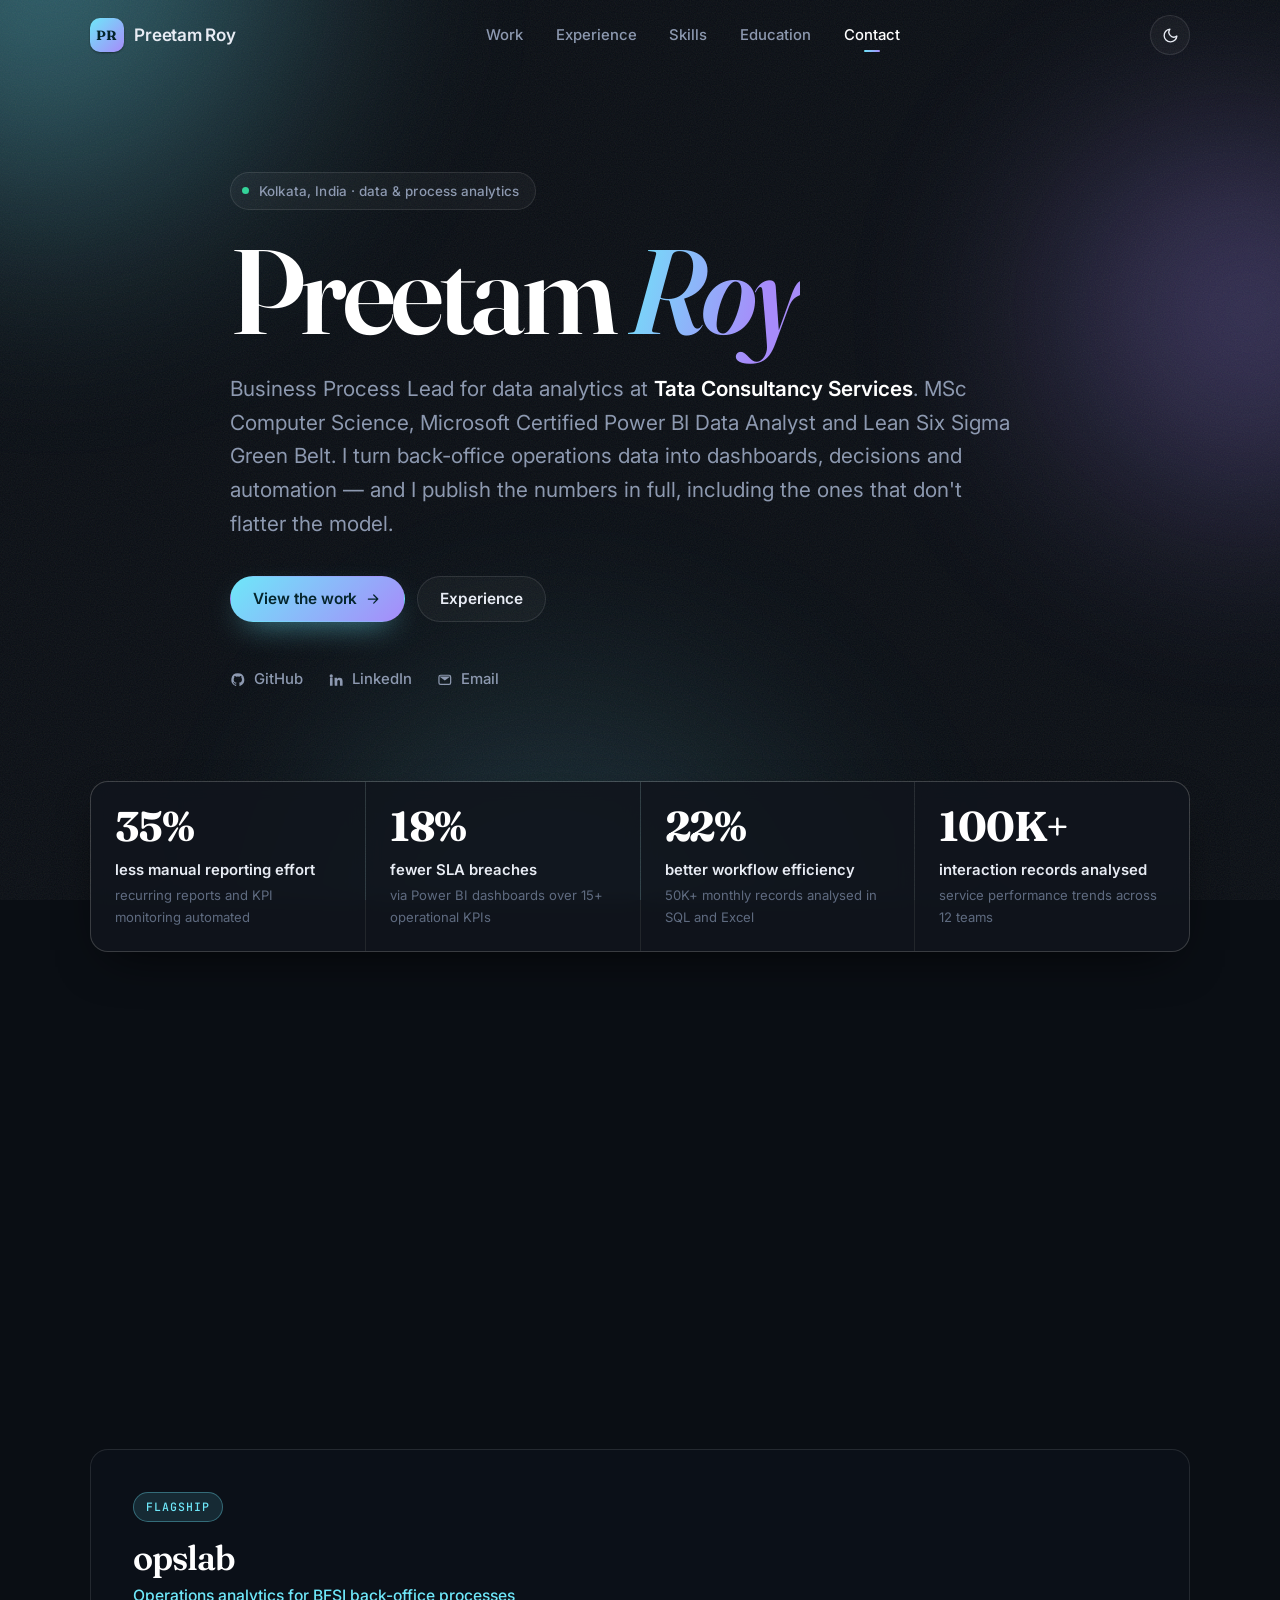
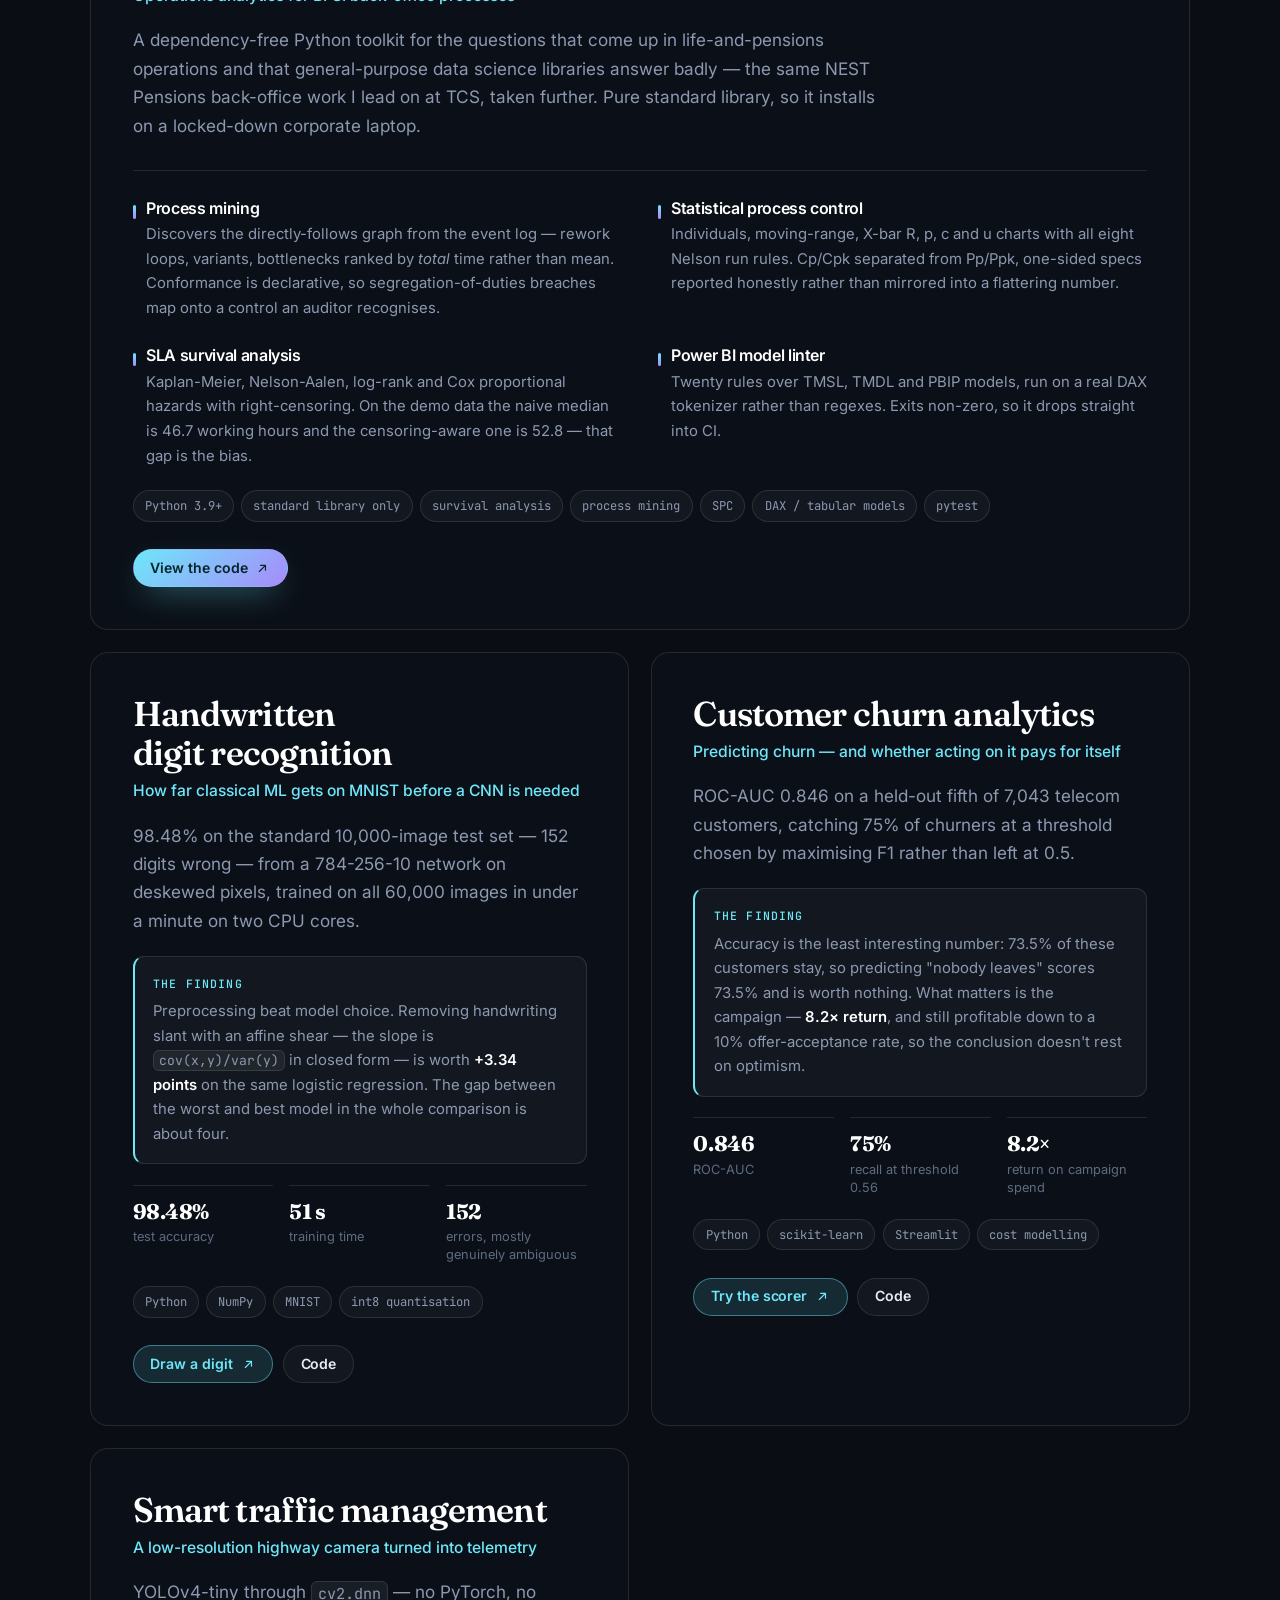
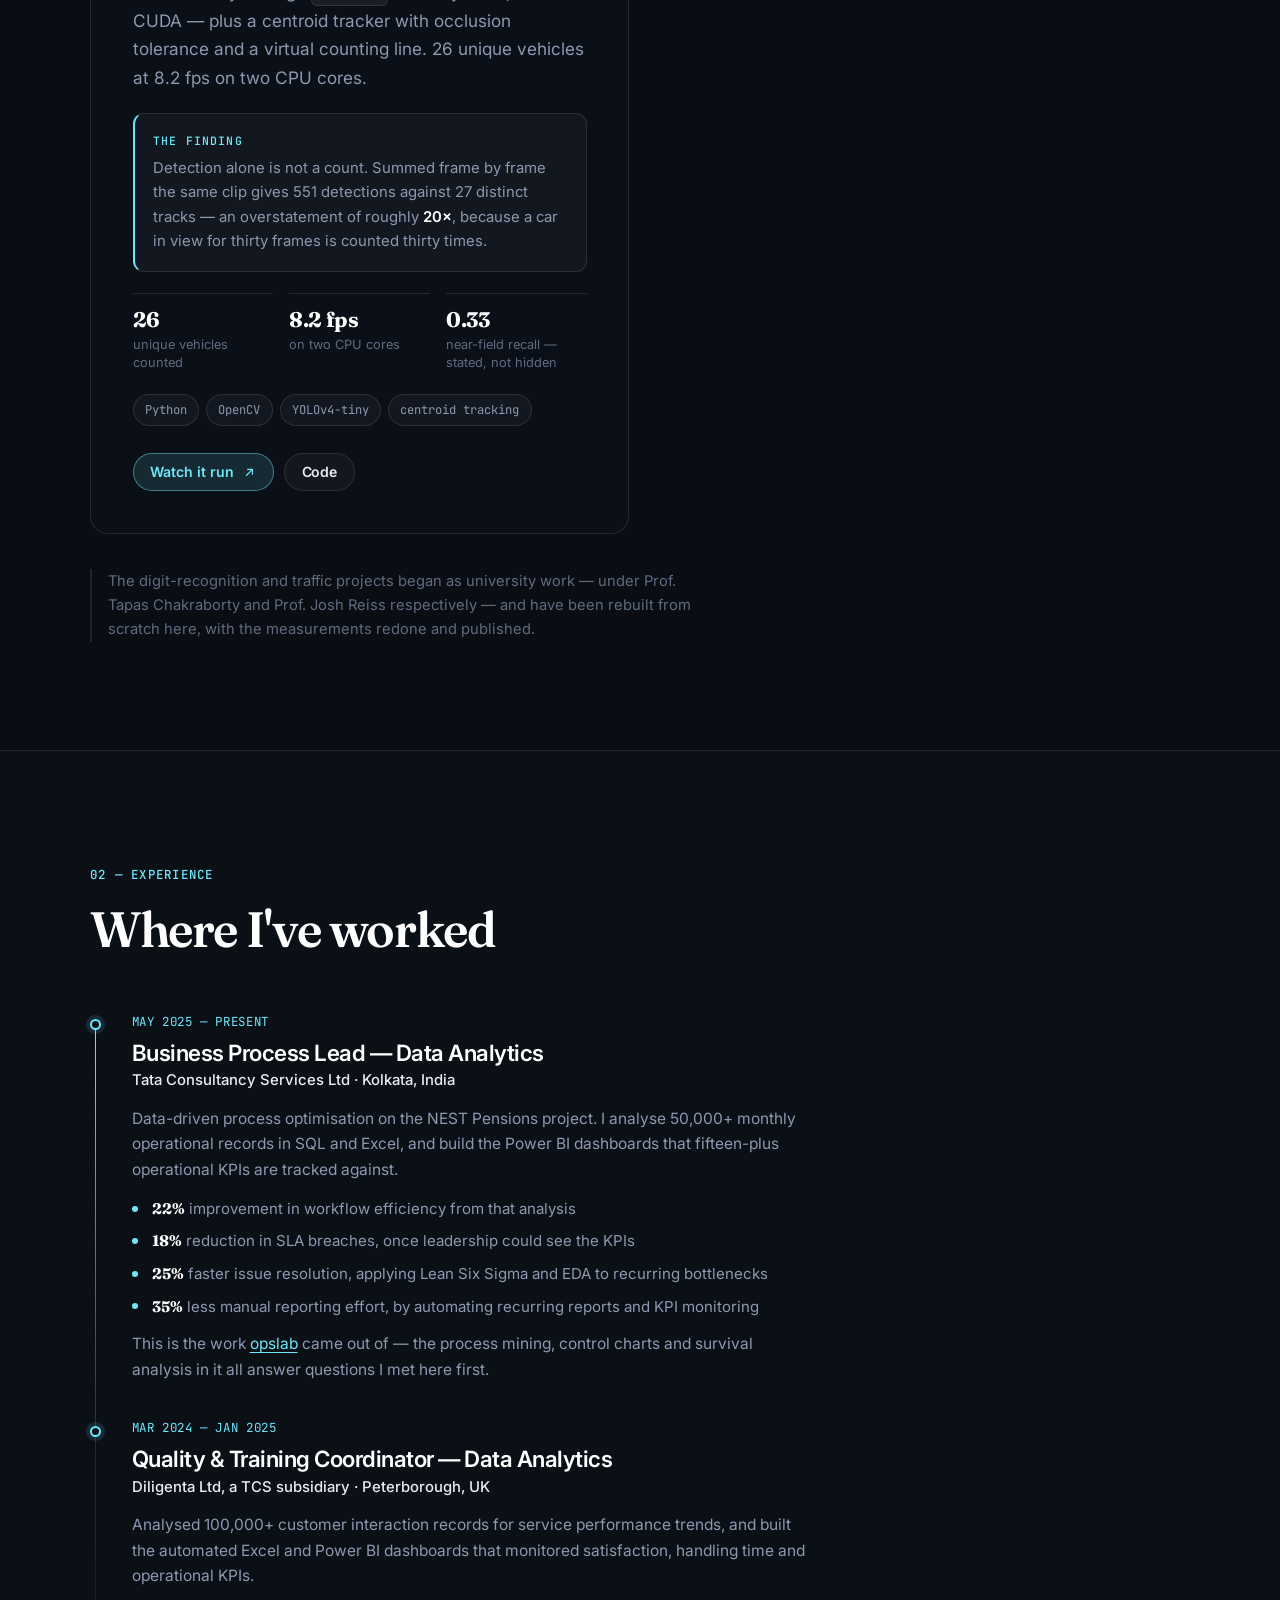
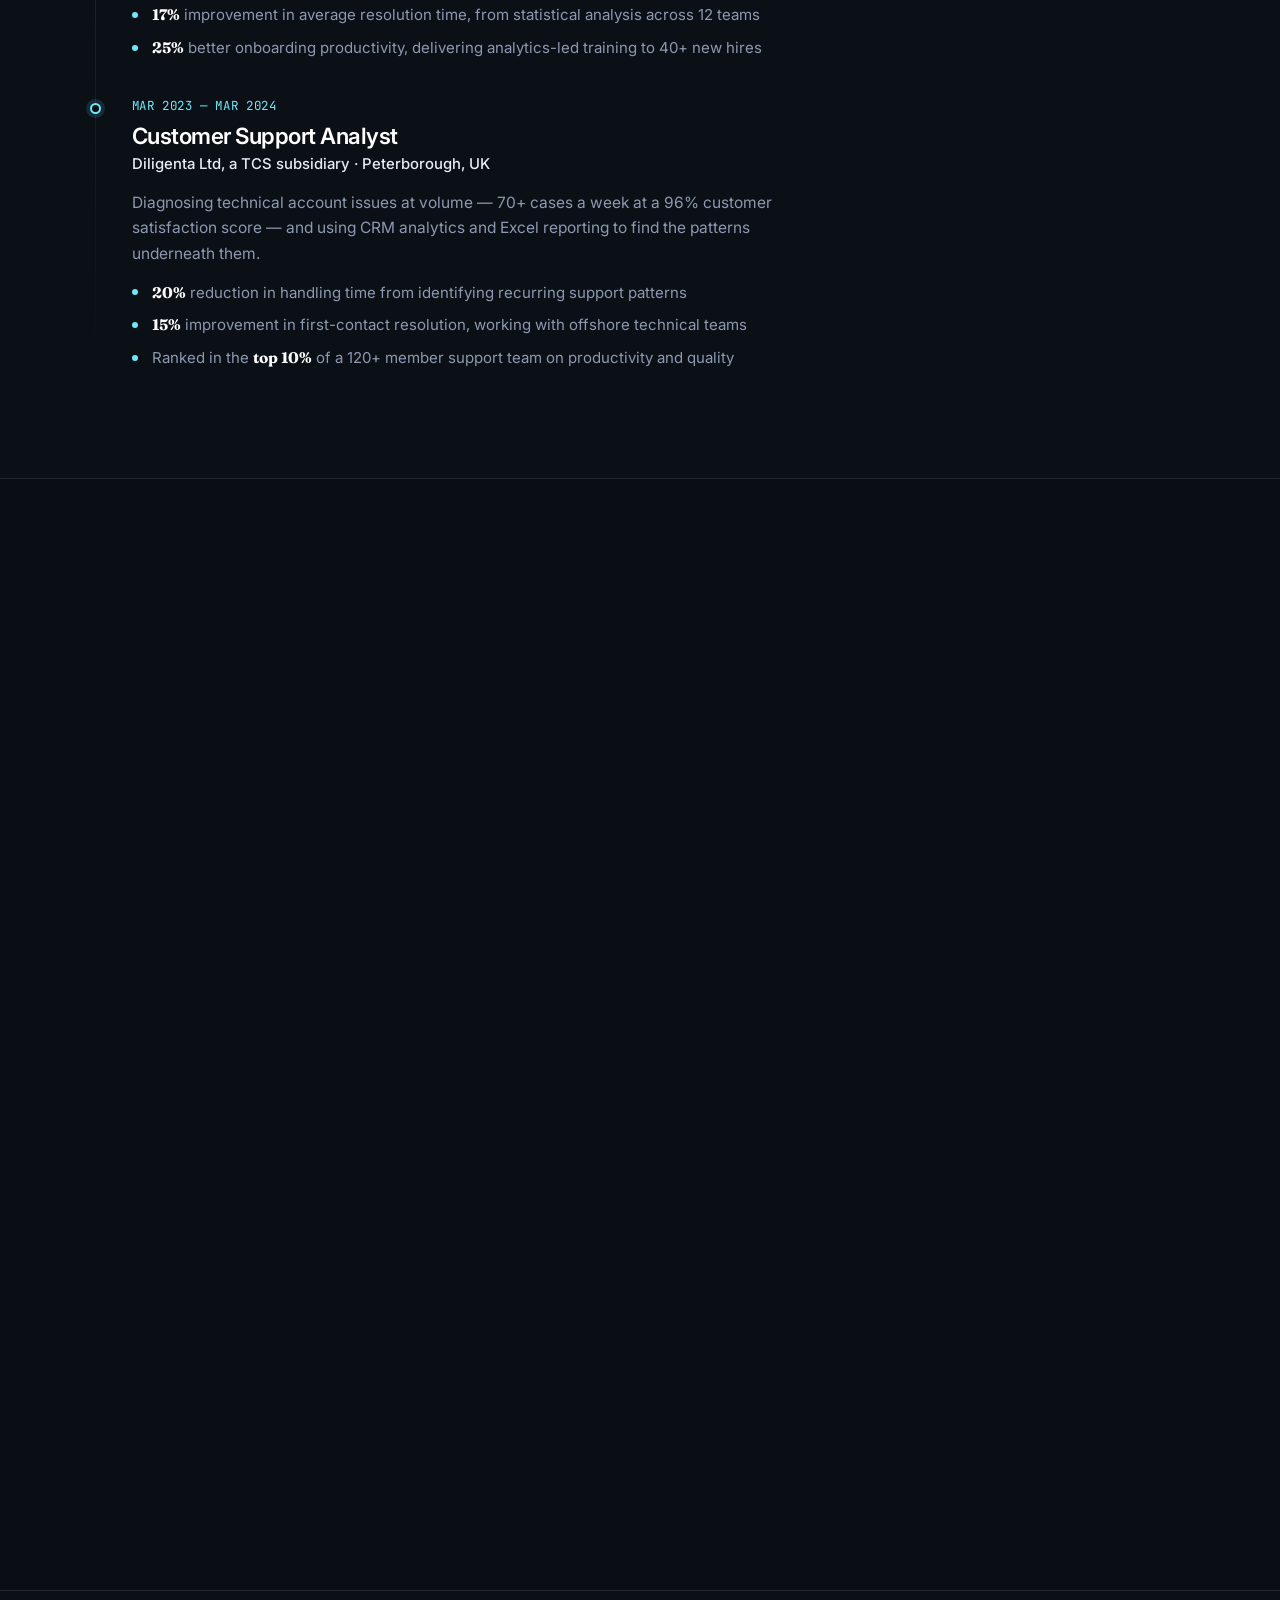
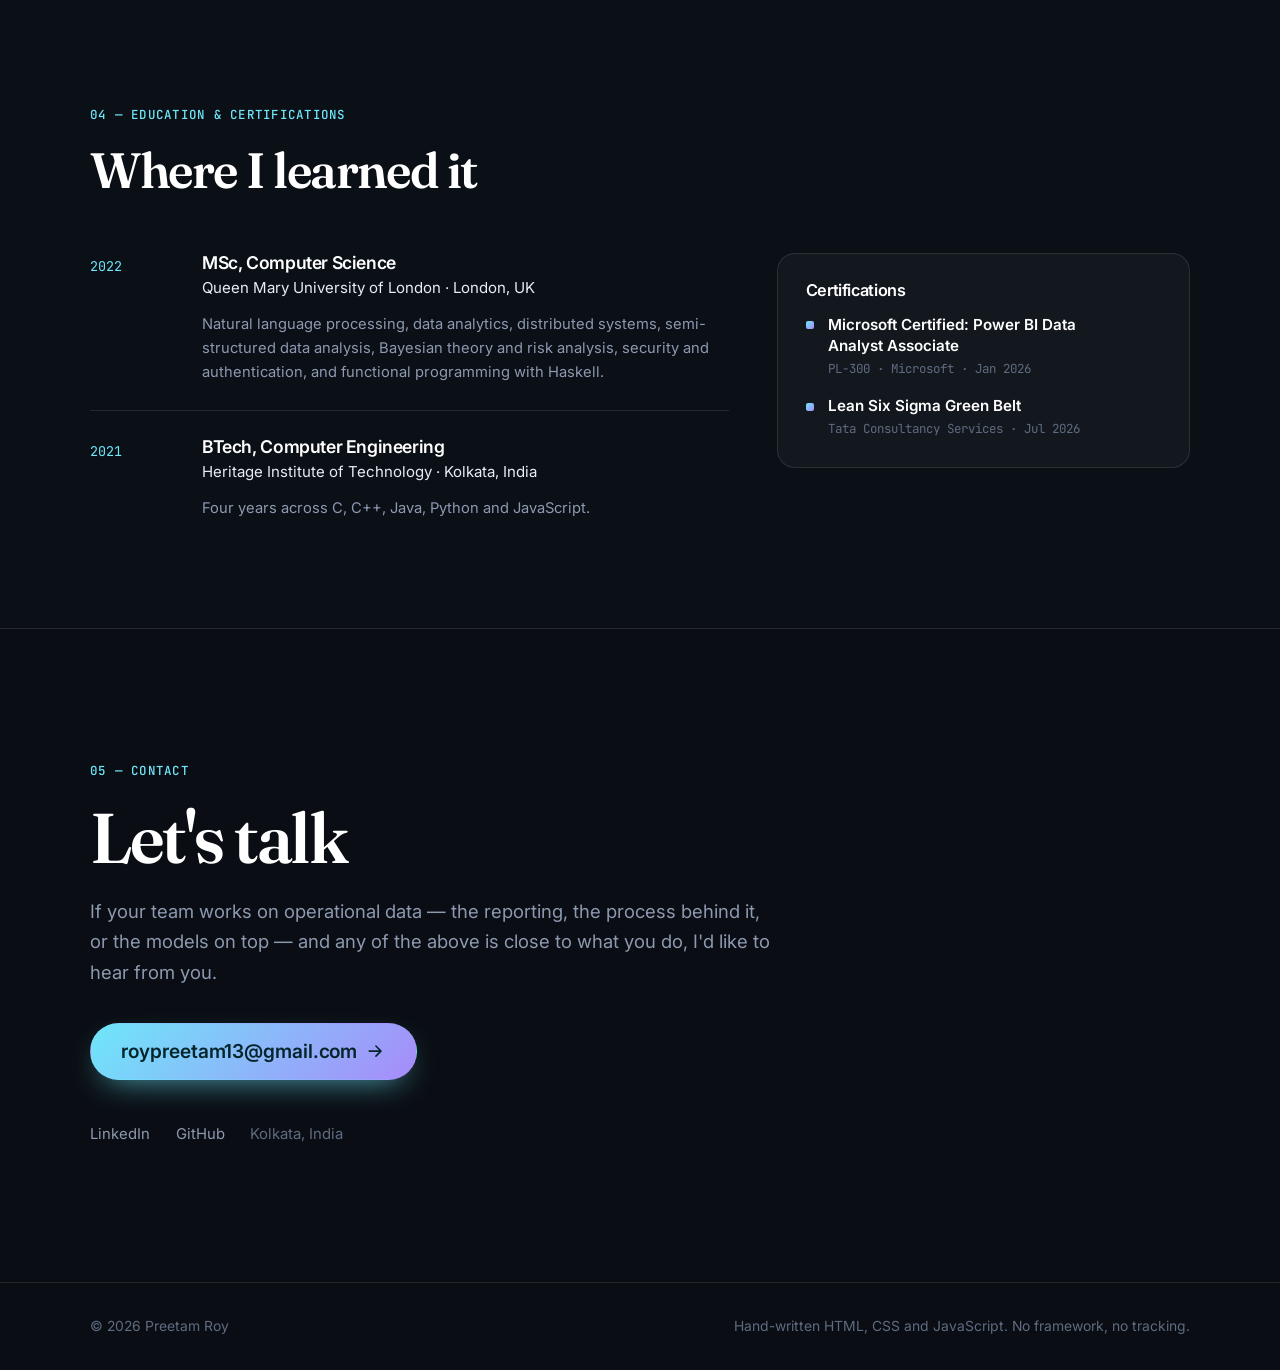
==== commit 42d6d272: "Make the site a complete, self-contained deployable unit The page linked its three live demos at pr1" ====
--- a/index.html
+++ b/index.html
@@ -244,7 +244,7 @@
             </ul>
             <ul class="chips"><li>Python</li><li>NumPy</li><li>MNIST</li><li>int8 quantisation</li></ul>
             <div class="project__links">
-              <a class="btn btn--sm btn--accent" href="https://pr1317.github.io/handwritten-digit-recognition/" target="_blank" rel="noopener noreferrer">
+              <a class="btn btn--sm btn--accent" href="demos/digits/">
                 Draw a digit
                 <svg class="icon" viewBox="0 0 24 24" aria-hidden="true"><path d="M7 17 17 7M9 7h8v8"/></svg>
               </a>
@@ -276,7 +276,7 @@
             </ul>
             <ul class="chips"><li>Python</li><li>scikit-learn</li><li>Streamlit</li><li>cost modelling</li></ul>
             <div class="project__links">
-              <a class="btn btn--sm btn--accent" href="https://pr1317.github.io/customer-churn-analytics/" target="_blank" rel="noopener noreferrer">
+              <a class="btn btn--sm btn--accent" href="demos/churn/">
                 Try the scorer
                 <svg class="icon" viewBox="0 0 24 24" aria-hidden="true"><path d="M7 17 17 7M9 7h8v8"/></svg>
               </a>
@@ -308,7 +308,7 @@
             </ul>
             <ul class="chips"><li>Python</li><li>OpenCV</li><li>YOLOv4-tiny</li><li>centroid tracking</li></ul>
             <div class="project__links">
-              <a class="btn btn--sm btn--accent" href="https://pr1317.github.io/smart-traffic-management/" target="_blank" rel="noopener noreferrer">
+              <a class="btn btn--sm btn--accent" href="demos/traffic/">
                 Watch it run
                 <svg class="icon" viewBox="0 0 24 24" aria-hidden="true"><path d="M7 17 17 7M9 7h8v8"/></svg>
               </a>
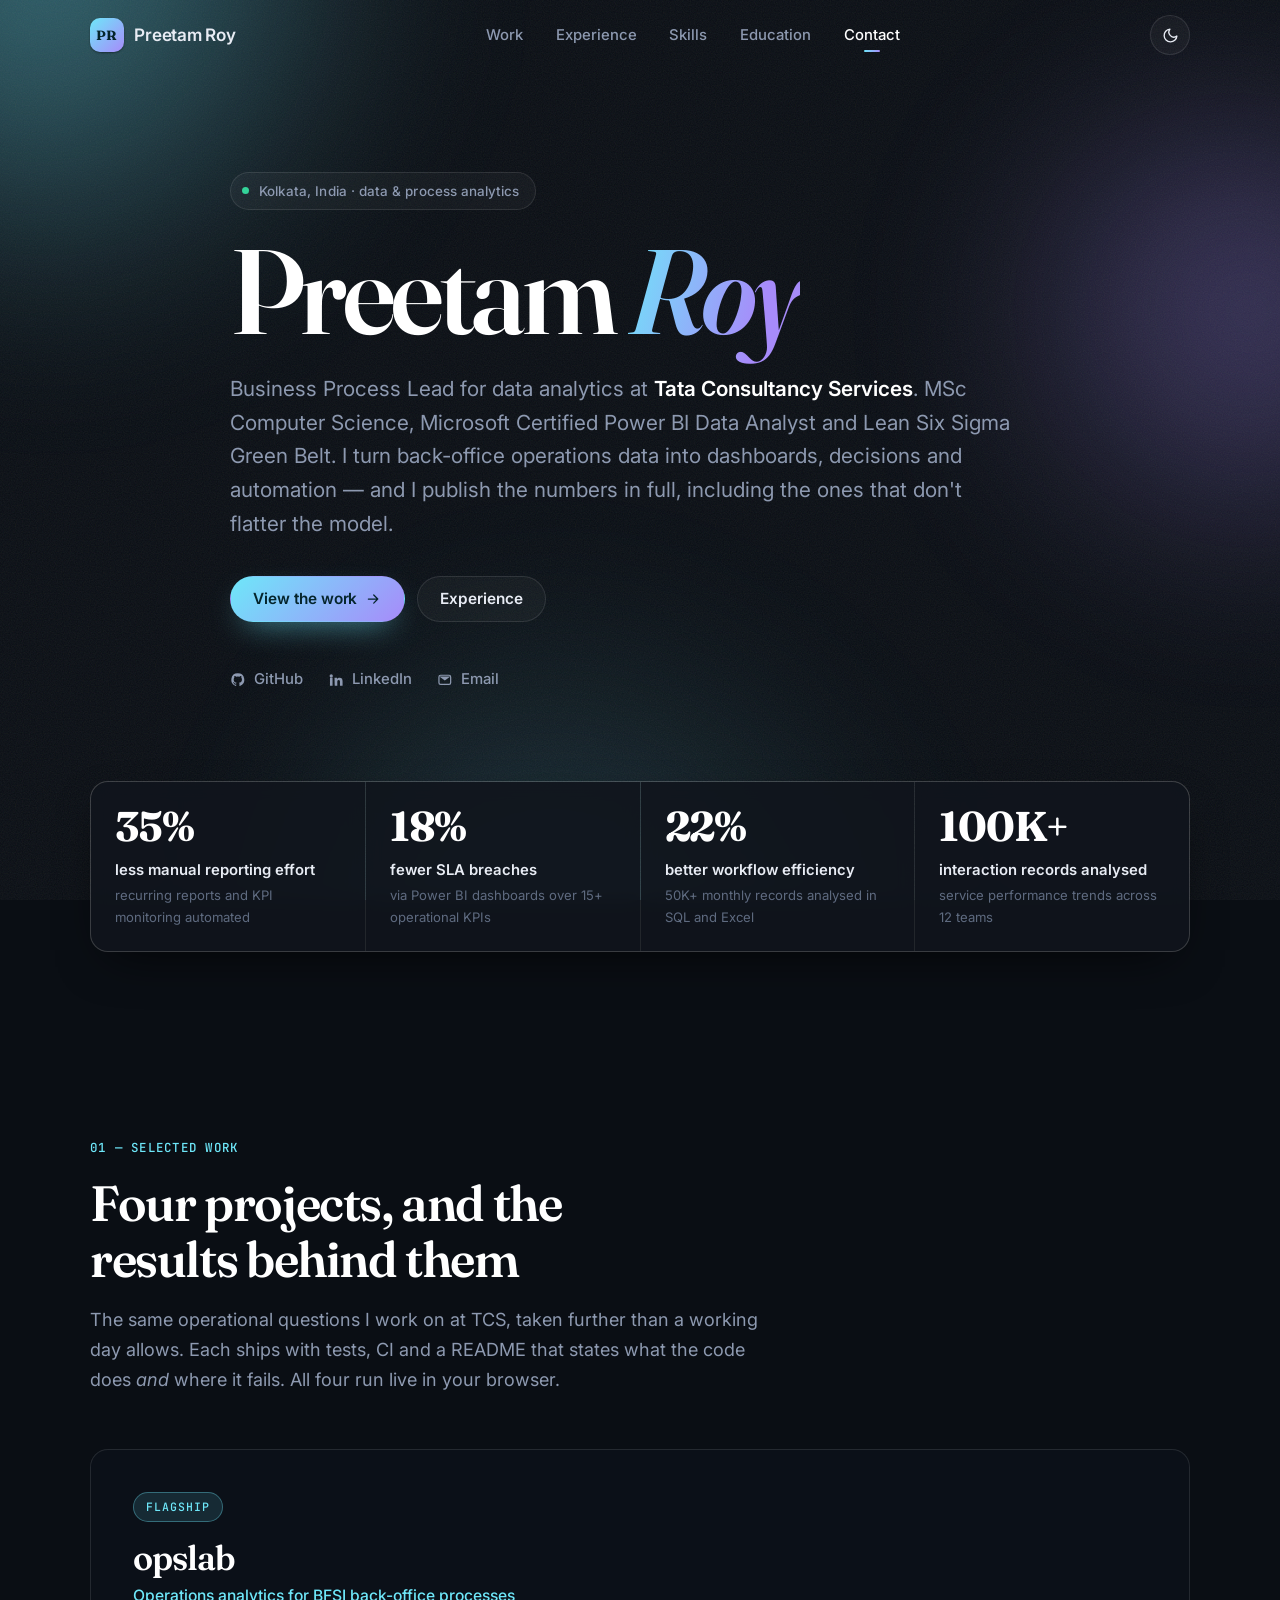
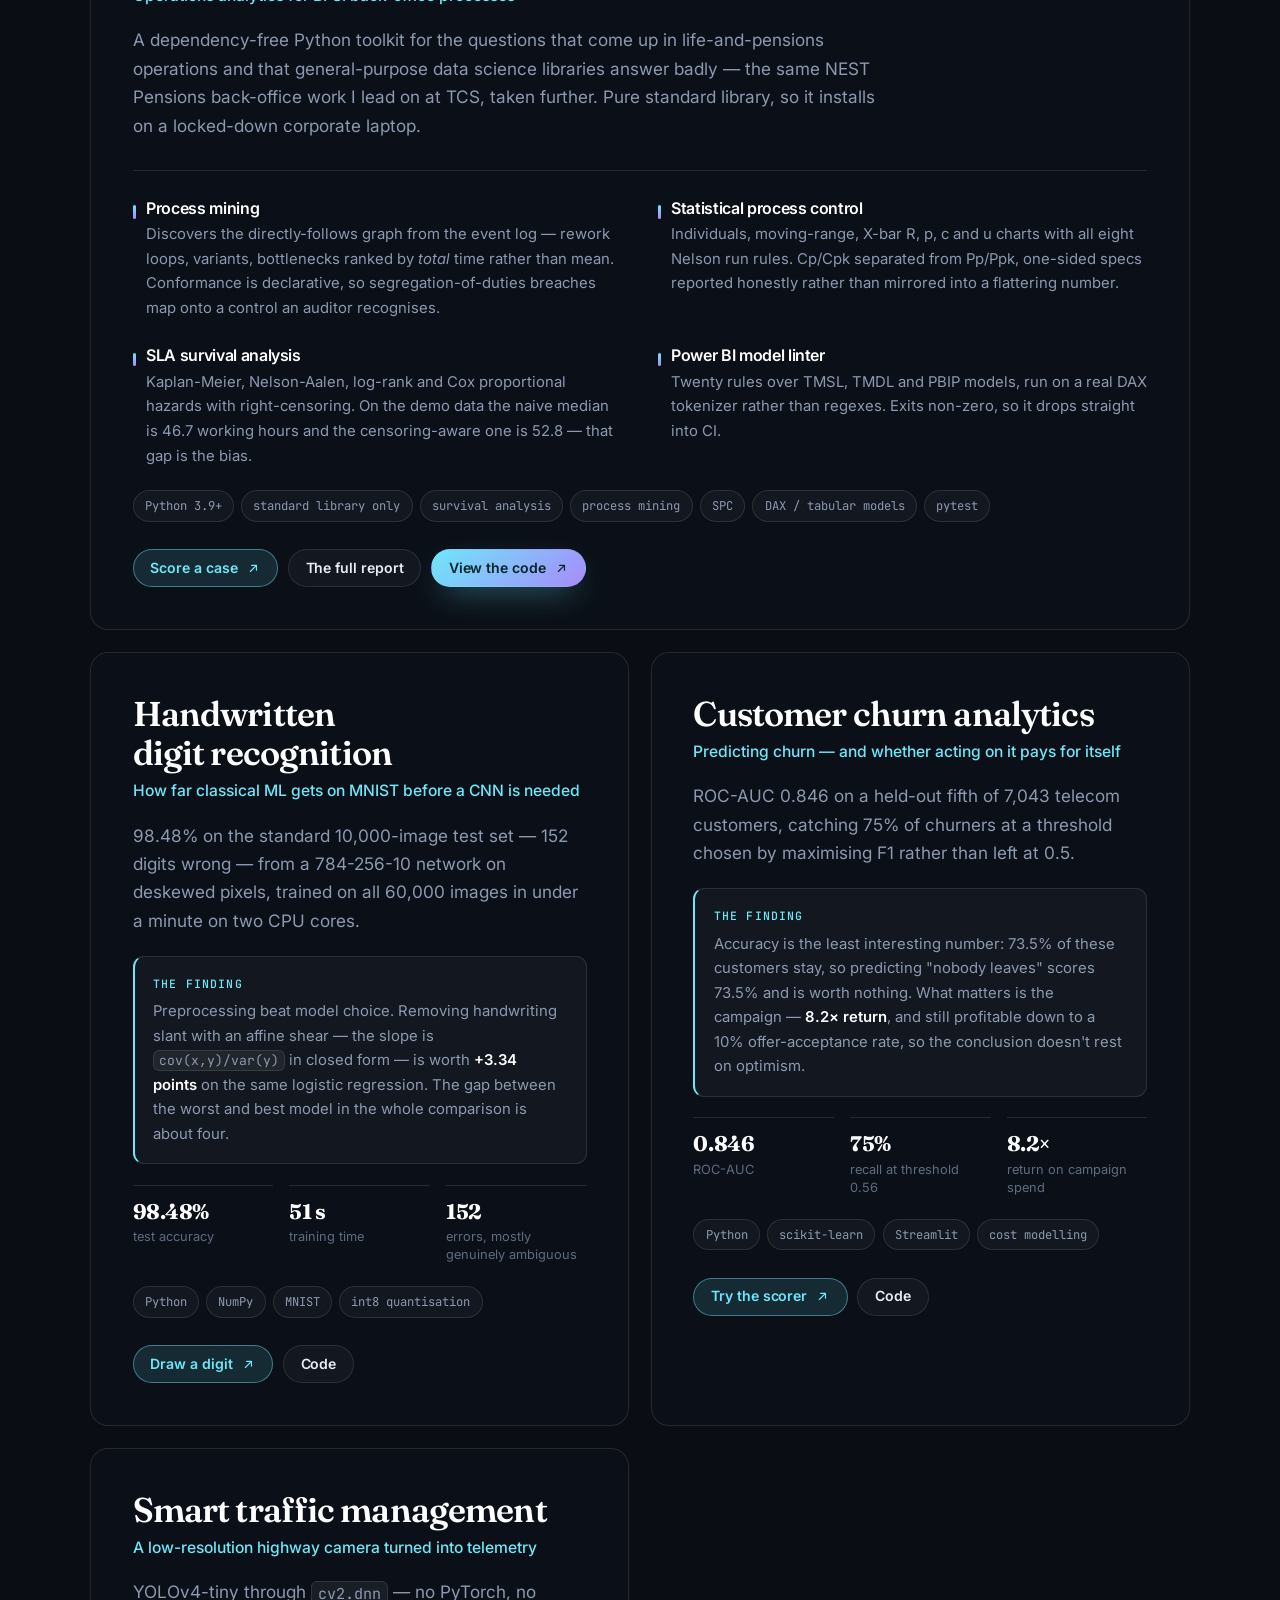
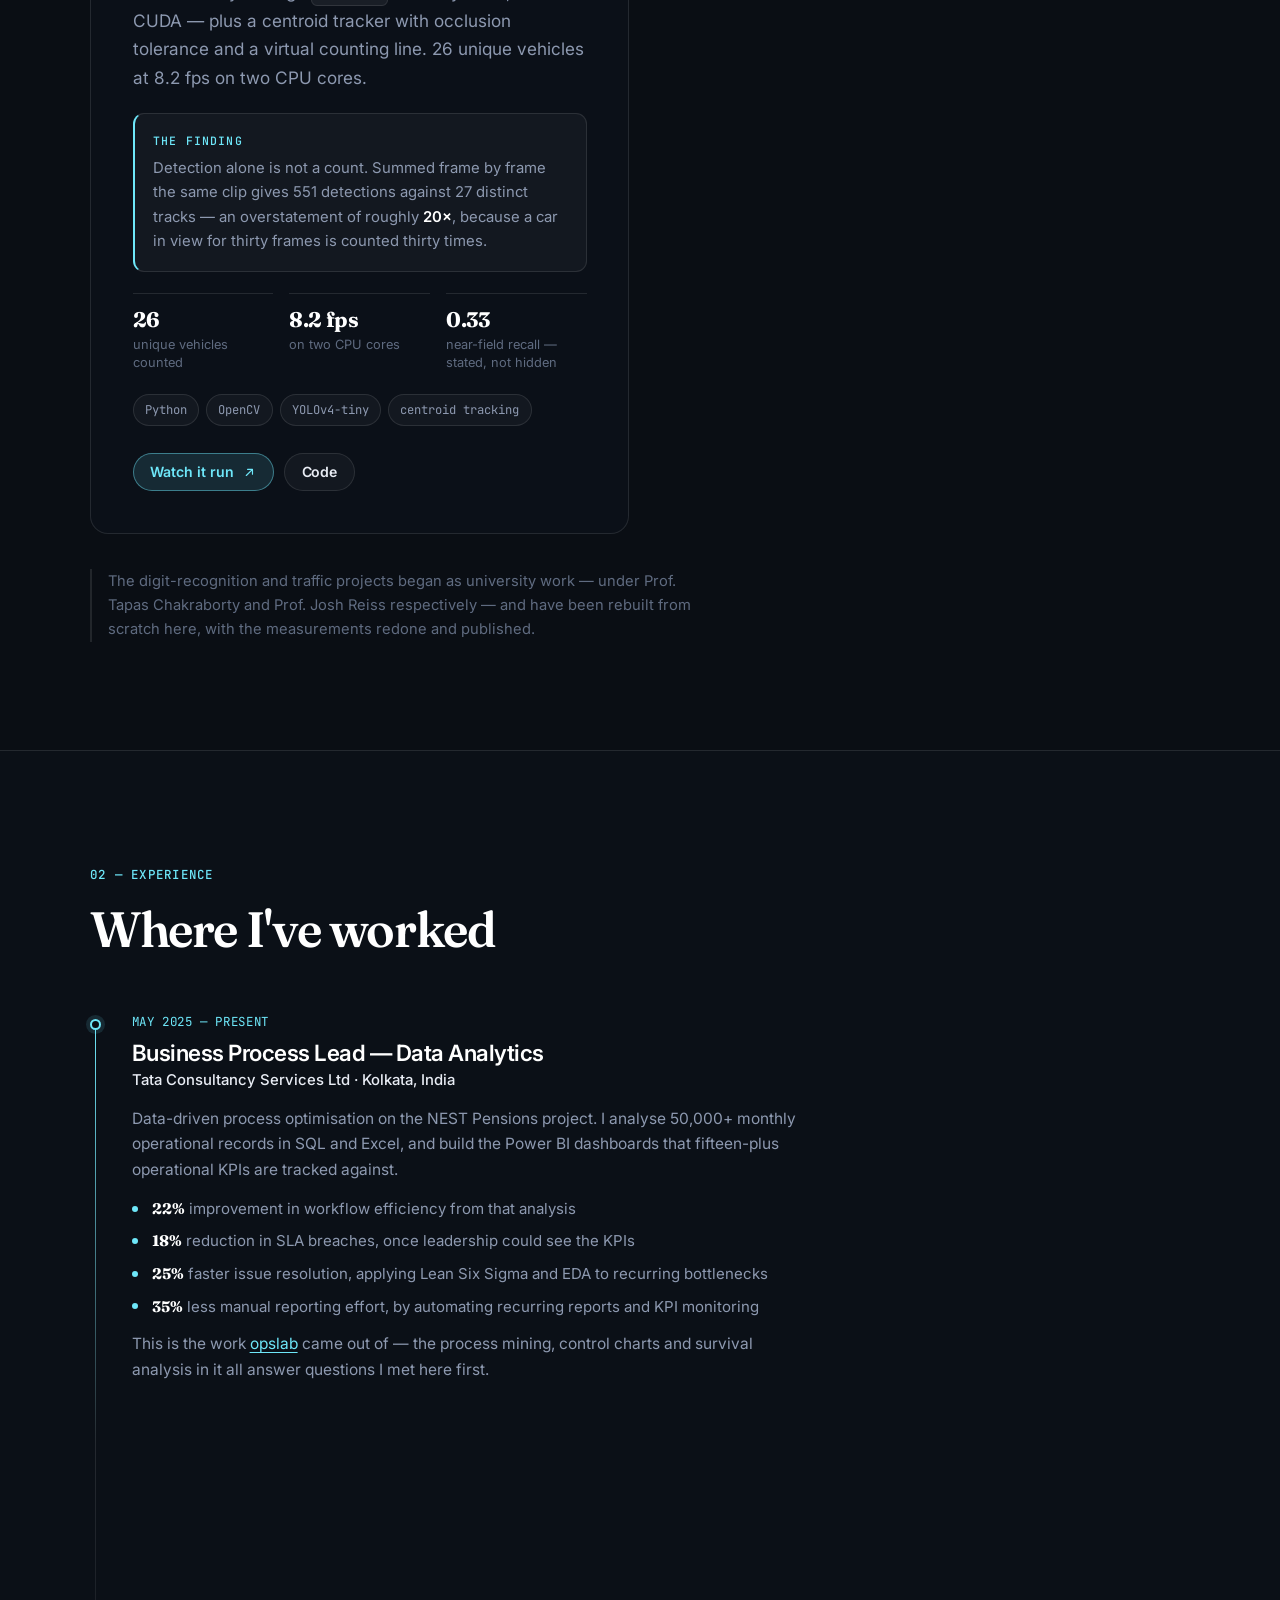
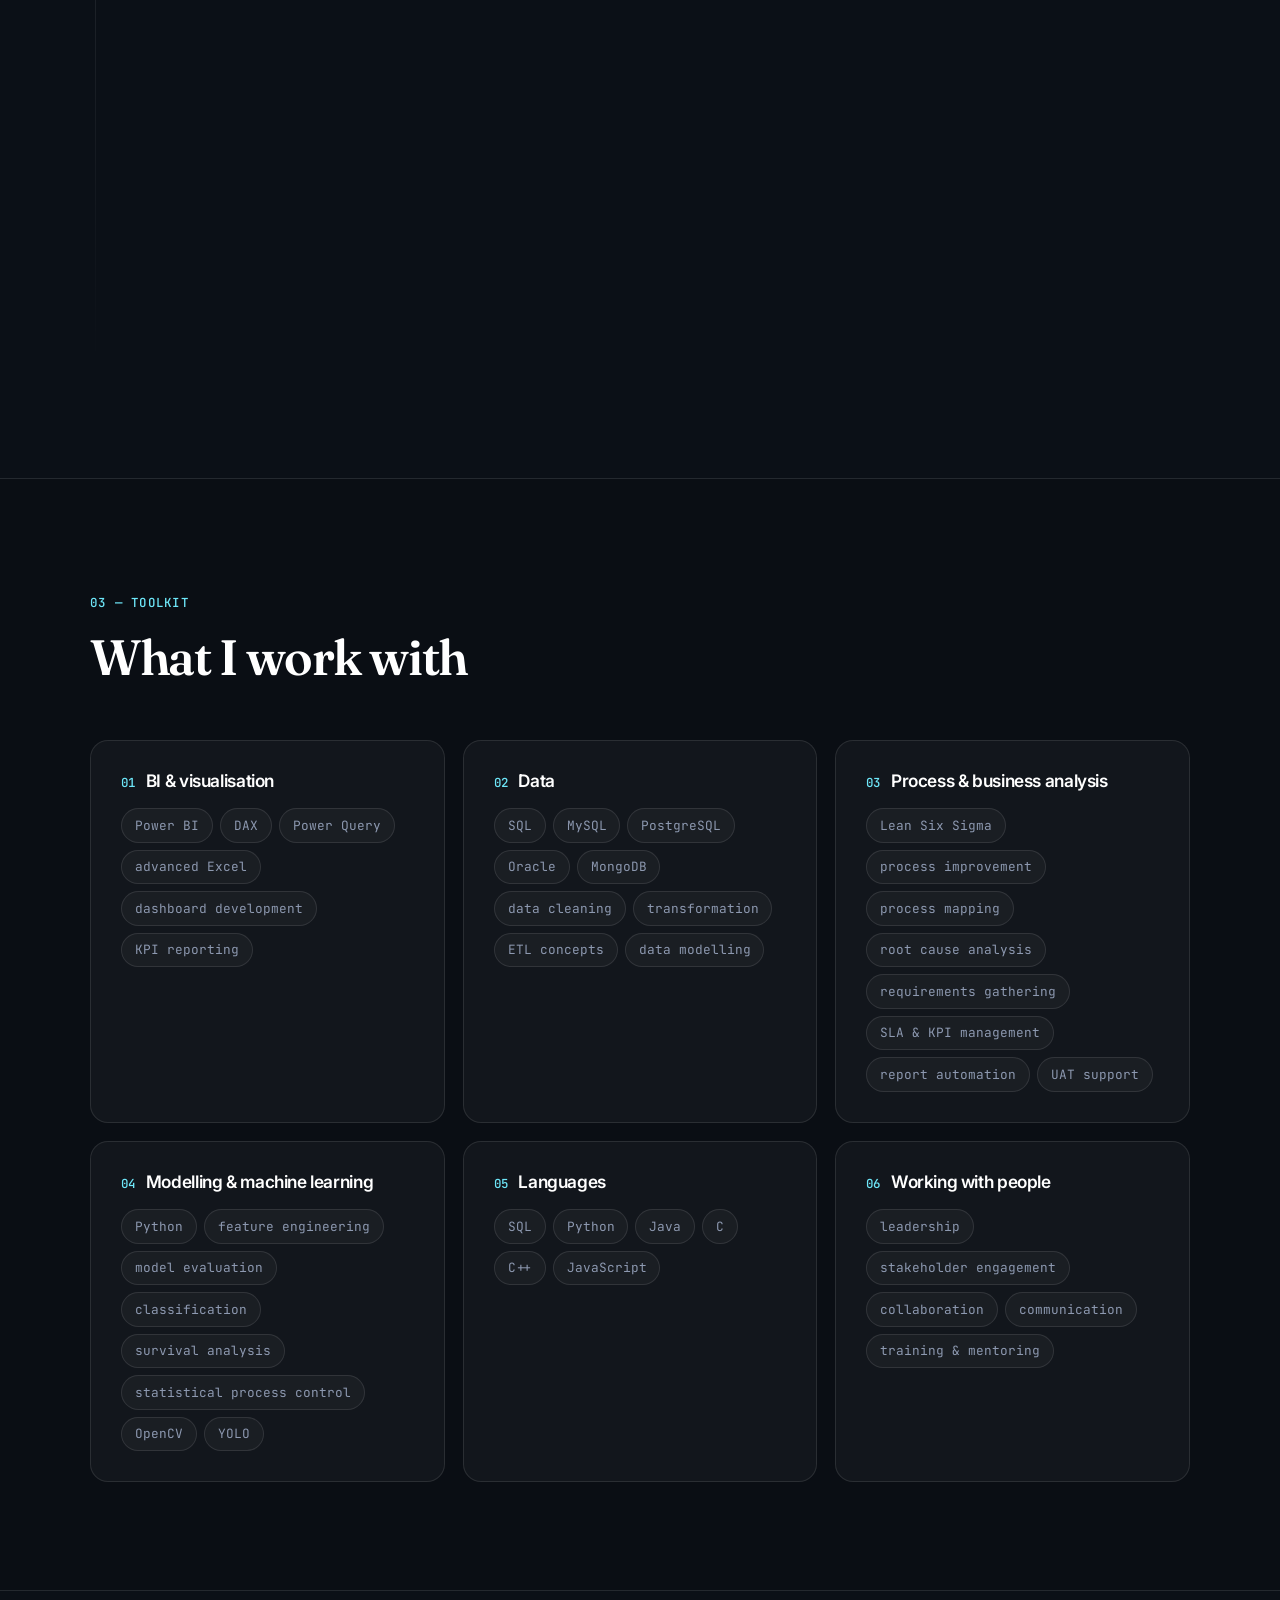
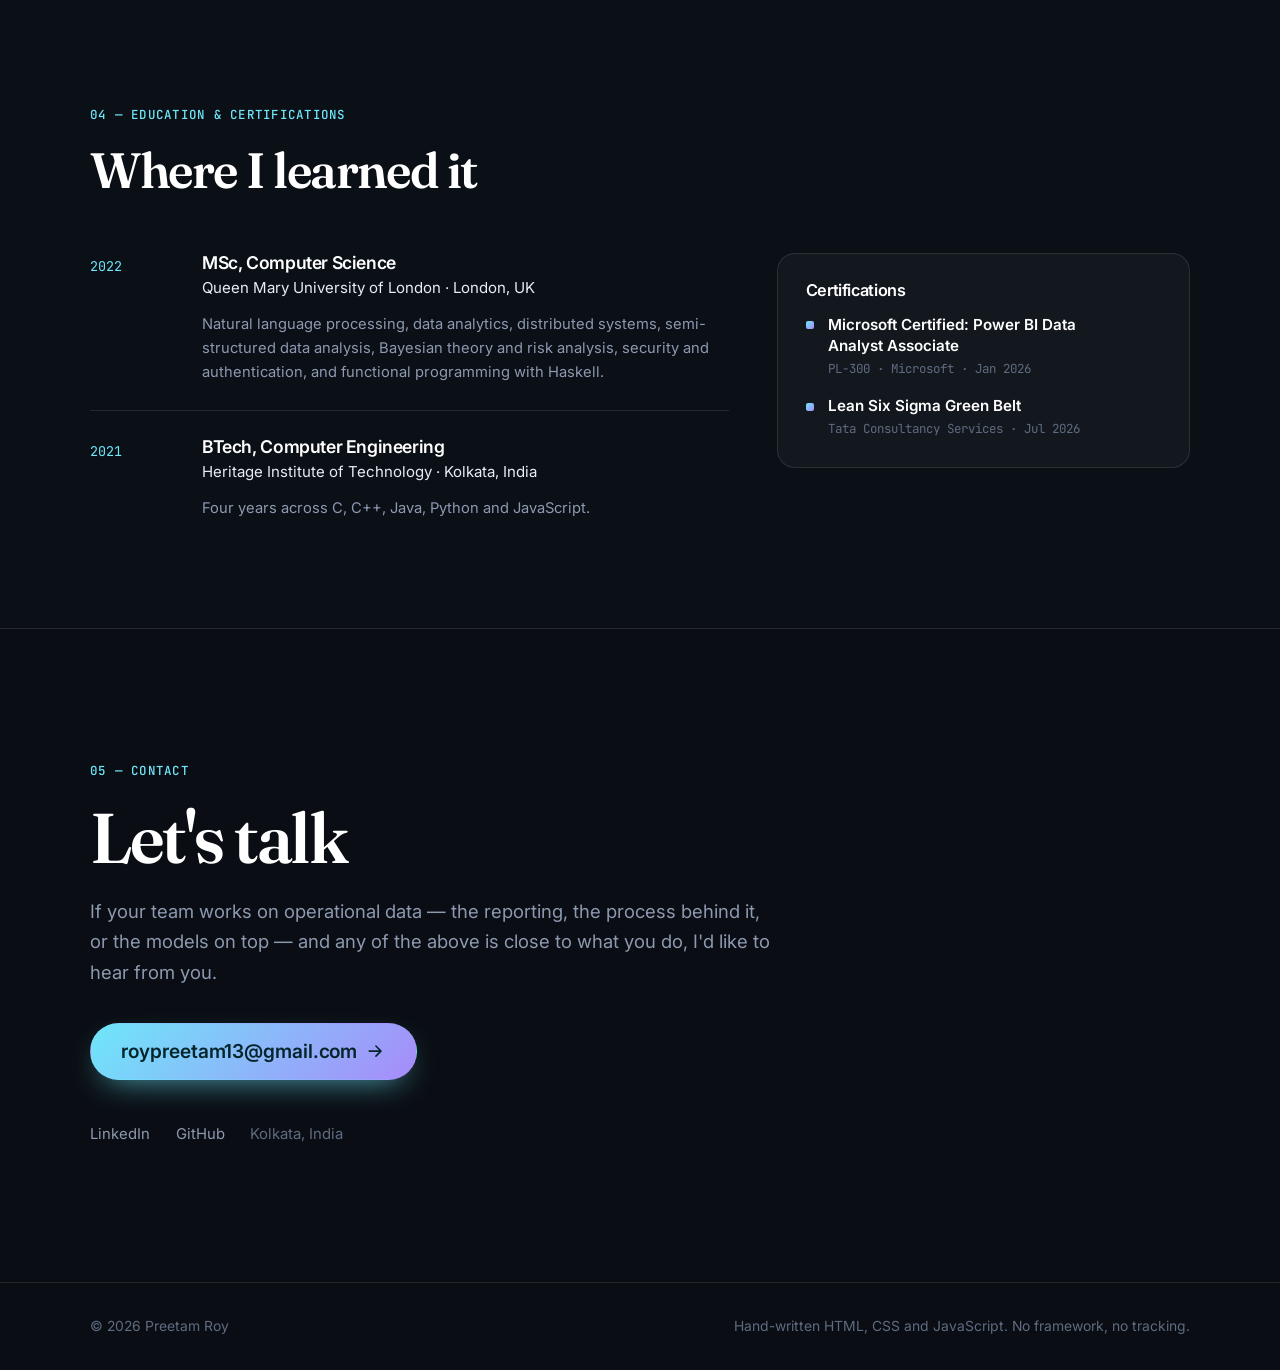
==== commit da7fcf66: "Add the opslab demo, so all four projects run in the browser opslab was the one project on the page " ====
--- a/index.html
+++ b/index.html
@@ -161,7 +161,7 @@
         <p class="section__lede">
           The same operational questions I work on at TCS, taken further than a working day
           allows. Each ships with tests, CI and a README that states what the code does
-          <em>and</em> where it fails. Three of them run live in your browser.
+          <em>and</em> where it fails. All four run live in your browser.
         </p>
       </header>
 
@@ -211,6 +211,11 @@
           </ul>
 
           <div class="project__links">
+            <a class="btn btn--sm btn--accent" href="demos/opslab/">
+              Score a case
+              <svg class="icon" viewBox="0 0 24 24" aria-hidden="true"><path d="M7 17 17 7M9 7h8v8"/></svg>
+            </a>
+            <a class="btn btn--sm btn--ghost" href="demos/opslab/report.html">The full report</a>
             <a class="btn btn--primary btn--sm" href="https://github.com/pr1317/opslab" target="_blank" rel="noopener noreferrer">
               View the code
               <svg class="icon" viewBox="0 0 24 24" aria-hidden="true"><path d="M7 17 17 7M9 7h8v8"/></svg>
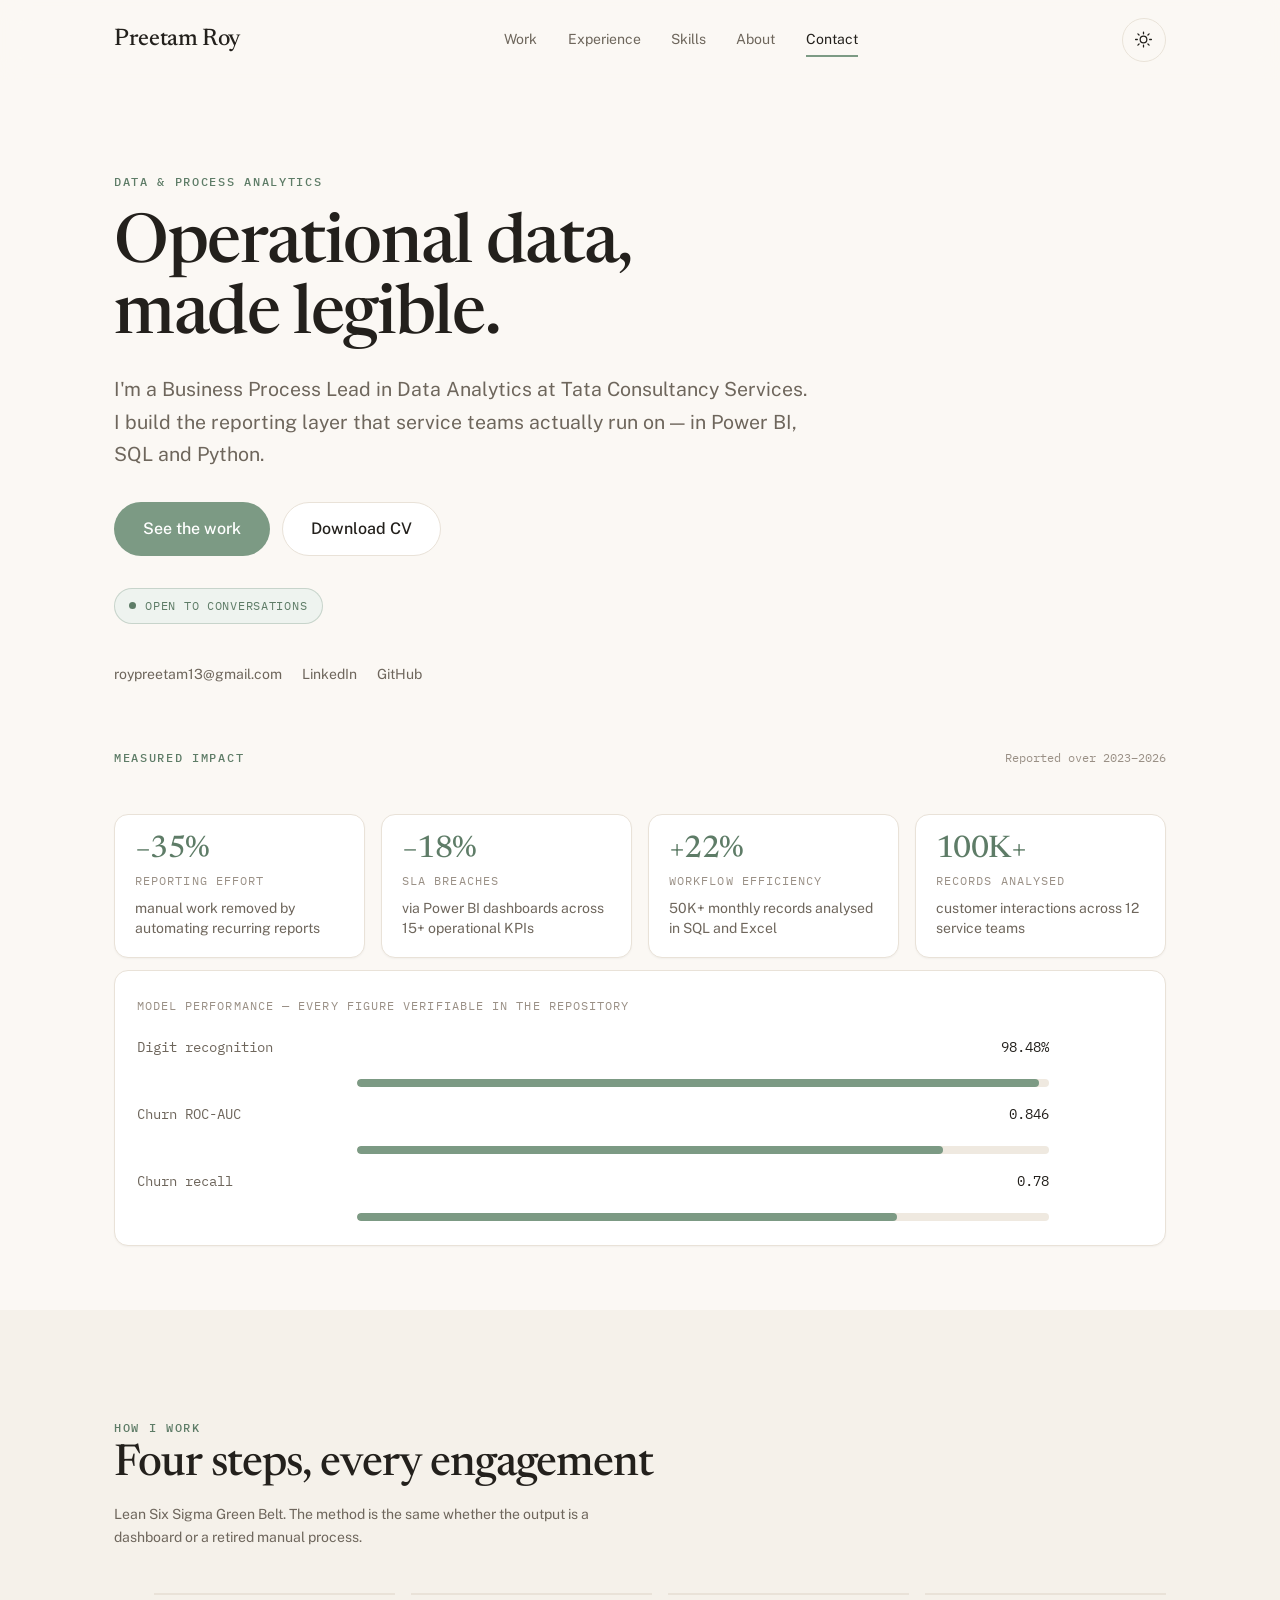
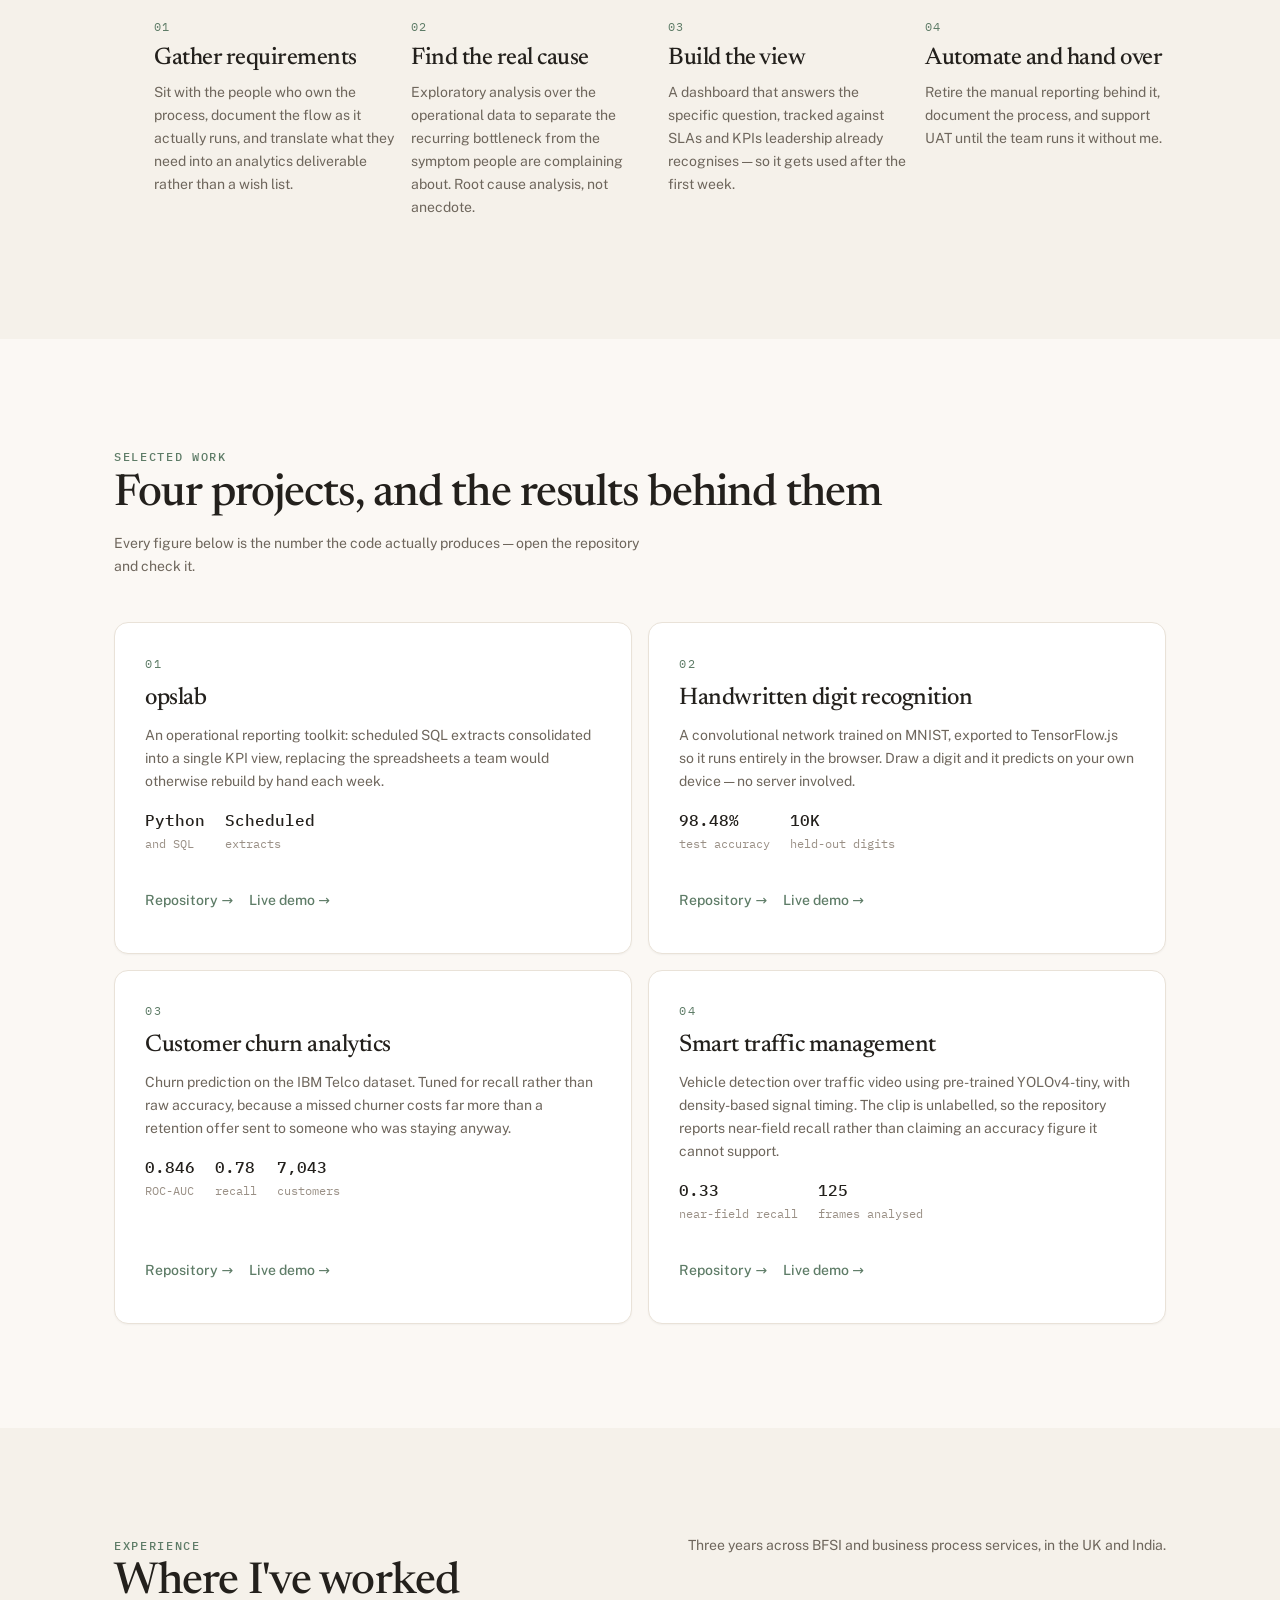
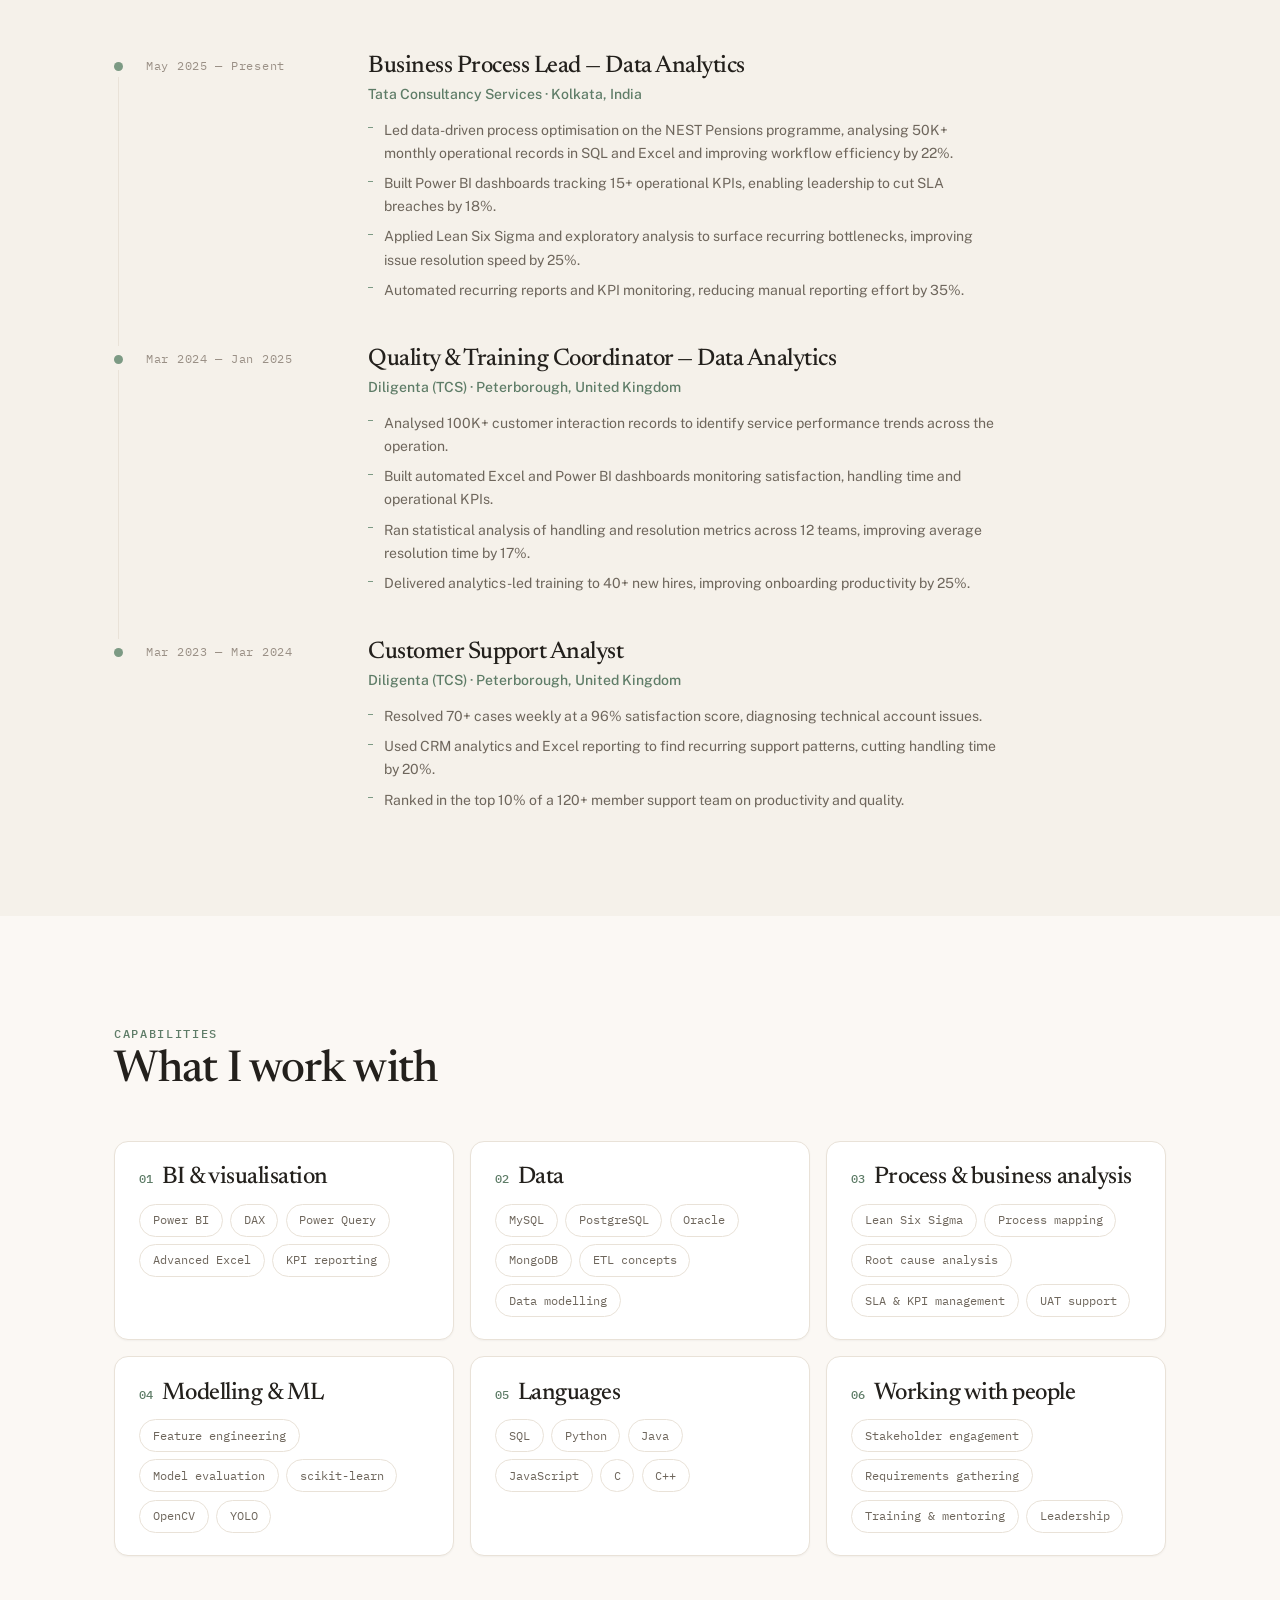
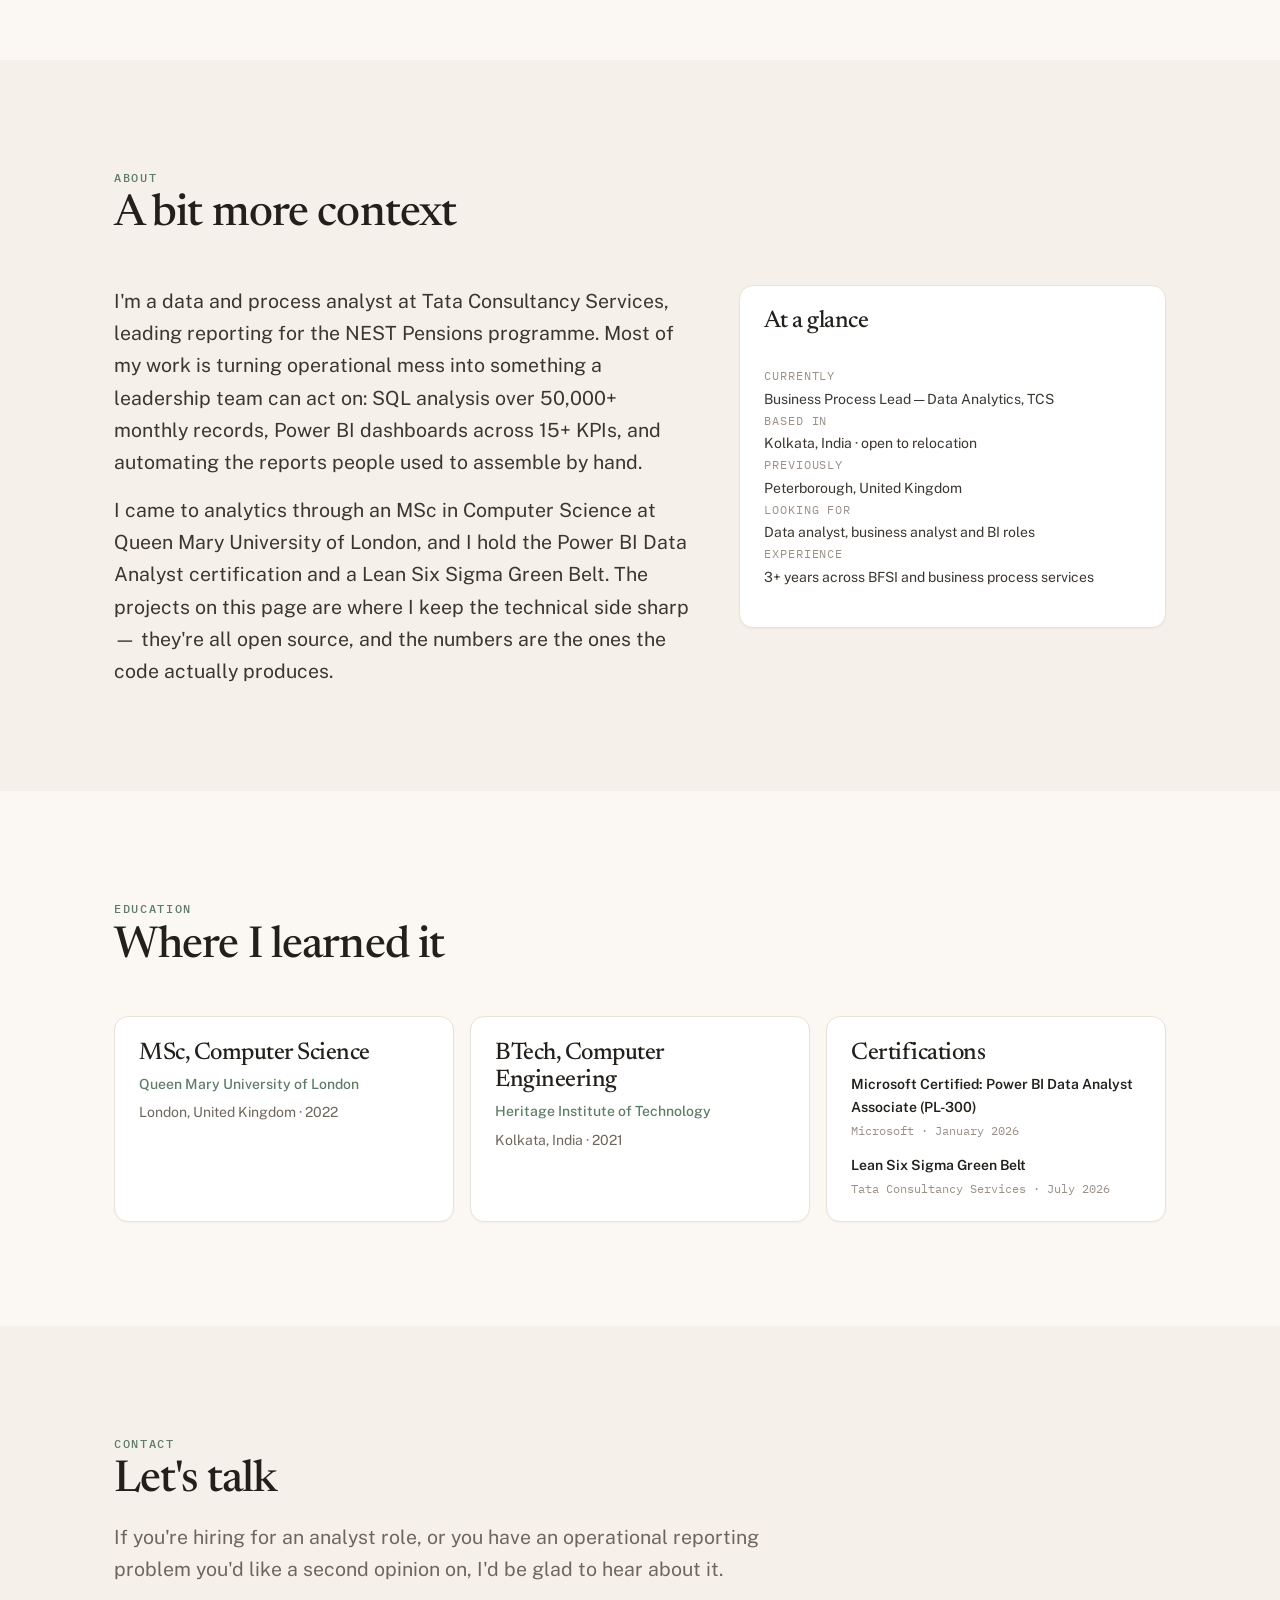
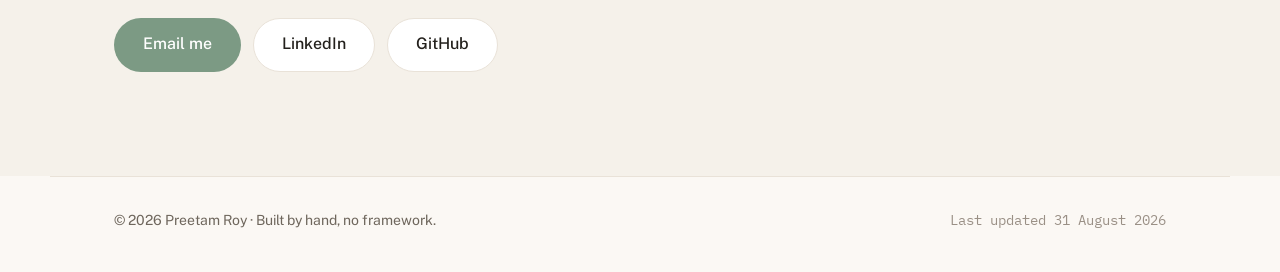
==== commit 4514b234: "Rebuild in the Soft Ledger design, with a dark theme and a type scale The previous stylesheet used 3" ====
--- a/index.html
+++ b/index.html
@@ -1,542 +1,486 @@
 <!doctype html>
-<html lang="en" data-theme="dark">
+<html lang="en" data-theme="light">
 <head>
 <meta charset="utf-8">
-<meta name="viewport" content="width=device-width, initial-scale=1, viewport-fit=cover">
-<title>Preetam Roy — Data &amp; Process Analytics Portfolio</title>
-<meta name="description" content="Preetam Roy — Business Process Lead for data analytics at TCS. MSc Computer Science, Microsoft Certified Power BI Data Analyst (PL-300), Lean Six Sigma Green Belt. Operations analytics, SQL, Power BI and machine learning.">
+<meta name="viewport" content="width=device-width, initial-scale=1">
+<title>Preetam Roy — Data &amp; Process Analyst</title>
+<meta name="description" content="Business Process Lead in Data Analytics at TCS. Power BI, SQL and Python across service operations — 35% less manual reporting, 18% fewer SLA breaches, and four open-source projects you can verify.">
 <meta name="author" content="Preetam Roy">
-<meta name="theme-color" content="#0a0e14" media="(prefers-color-scheme: dark)">
-<meta name="theme-color" content="#f6f7fb" media="(prefers-color-scheme: light)">
-
+<link rel="canonical" href="https://portfolio-production-f8b6.up.railway.app/">
+
+<!-- Link preview card, so the URL renders properly when shared. -->
 <meta property="og:type" content="website">
-<meta property="og:title" content="Preetam Roy — Data &amp; Process Analytics Portfolio">
-<meta property="og:description" content="Operations analytics, SQL and Power BI across BFSI back-office processes — plus four projects with their results published in full, including the ones that don't flatter the model.">
+<meta property="og:site_name" content="Preetam Roy">
+<meta property="og:title" content="Preetam Roy — Data &amp; Process Analyst">
+<meta property="og:description" content="Power BI, SQL and Python across service operations. 35% less manual reporting effort, 18% fewer SLA breaches, and four open-source projects you can verify.">
 <meta property="og:url" content="https://portfolio-production-f8b6.up.railway.app/">
+<meta property="og:image" content="https://portfolio-production-f8b6.up.railway.app/assets/img/og.png">
+<meta property="og:image:width" content="1200">
+<meta property="og:image:height" content="630">
+<meta property="og:image:alt" content="Preetam Roy — Operational data, made legible.">
 <meta name="twitter:card" content="summary_large_image">
-
-<link rel="canonical" href="https://portfolio-production-f8b6.up.railway.app/">
-<link rel="icon" href="data:image/svg+xml,%3Csvg xmlns='http://www.w3.org/2000/svg' viewBox='0 0 64 64'%3E%3Crect width='64' height='64' rx='14' fill='%230a0e14'/%3E%3Ctext x='32' y='43' font-family='Georgia,serif' font-size='30' font-weight='700' fill='%236ee7f9' text-anchor='middle'%3EPR%3C/text%3E%3C/svg%3E">
-
+<meta name="twitter:title" content="Preetam Roy — Data &amp; Process Analyst">
+<meta name="twitter:description" content="Power BI, SQL and Python across service operations, with four open-source projects you can verify.">
+<meta name="twitter:image" content="https://portfolio-production-f8b6.up.railway.app/assets/img/og.png">
+<meta name="theme-color" content="#FBF8F4" media="(prefers-color-scheme: light)">
+<meta name="theme-color" content="#16140F" media="(prefers-color-scheme: dark)">
+
+<link rel="icon" href="data:image/svg+xml,<svg xmlns='http://www.w3.org/2000/svg' viewBox='0 0 32 32'><rect width='32' height='32' rx='7' fill='%237C9A84'/><text x='16' y='22' font-family='Georgia,serif' font-size='17' fill='%23fff' text-anchor='middle'>PR</text></svg>">
 <link rel="preconnect" href="https://fonts.googleapis.com">
 <link rel="preconnect" href="https://fonts.gstatic.com" crossorigin>
-<link rel="stylesheet" href="https://fonts.googleapis.com/css2?family=Fraunces:opsz,wght@9..144,400;9..144,600;9..144,700&family=Inter:wght@400;500;600;700&family=JetBrains+Mono:wght@400;500&display=swap">
+<link rel="stylesheet" href="https://fonts.googleapis.com/css2?family=Newsreader:opsz,wght@6..72,400;6..72,500;6..72,600&family=Public+Sans:wght@400;500;600&family=IBM+Plex+Mono:wght@400;500&display=swap">
+<link rel="stylesheet" href="assets/css/style.css">
+
 <script>
-(function(){var d=document.documentElement;d.classList.add('js');
-try{var t=localStorage.getItem('pr-theme');if(t==='light'||t==='dark')d.setAttribute('data-theme',t);}catch(e){}})();
+/* Applies the stored theme before first paint so the page never flashes
+   the wrong one, and marks that JS is alive so the stylesheet may hide
+   content for the entrance animation. Light is the default. */
+(function () {
+  var d = document.documentElement;
+  d.classList.add('js');
+  try {
+    var t = localStorage.getItem('pr-theme');
+    if (t === 'dark' || t === 'light') d.setAttribute('data-theme', t);
+  } catch (e) { /* private mode: keep the light default */ }
+})();
 </script>
-<link rel="stylesheet" href="assets/css/style.css">
 </head>
+
 <body>
-<a class="skip-link" href="#main">Skip to content</a>
-
-<div class="aurora" aria-hidden="true">
-  <span class="aurora__blob aurora__blob--1"></span>
-  <span class="aurora__blob aurora__blob--2"></span>
-  <span class="aurora__blob aurora__blob--3"></span>
-  <span class="aurora__grain"></span>
-</div>
+<a class="skip" href="#main">Skip to content</a>
 
 <header class="site-header" id="site-header">
-  <div class="shell site-header__inner">
-    <a class="brand" href="#top">
-      <span class="brand__mark" aria-hidden="true">PR</span>
-      <span class="brand__text">Preetam Roy</span>
-    </a>
-
-    <nav class="nav" id="nav" aria-label="Primary">
-      <ul class="nav__list">
-        <li><a class="nav__link" href="#work">Work</a></li>
-        <li><a class="nav__link" href="#experience">Experience</a></li>
-        <li><a class="nav__link" href="#skills">Skills</a></li>
-        <li><a class="nav__link" href="#education">Education</a></li>
-        <li><a class="nav__link" href="#contact">Contact</a></li>
-      </ul>
+  <div class="wrap site-header__inner">
+    <a class="brand" href="#top">Preetam Roy</a>
+    <nav class="nav" aria-label="Sections">
+      <a href="#work">Work</a>
+      <a href="#experience">Experience</a>
+      <a href="#skills">Skills</a>
+      <a href="#about">About</a>
+      <a href="#contact">Contact</a>
     </nav>
-
-    <div class="site-header__actions">
-      <button class="icon-btn" id="theme-toggle" type="button" aria-label="Switch to light theme" aria-pressed="false">
-        <svg class="icon icon--moon" viewBox="0 0 24 24" aria-hidden="true"><path d="M21 12.8A9 9 0 1 1 11.2 3a7 7 0 0 0 9.8 9.8Z"/></svg>
-        <svg class="icon icon--sun" viewBox="0 0 24 24" aria-hidden="true"><circle cx="12" cy="12" r="4.2"/><path d="M12 2v2.6M12 19.4V22M4.2 4.2l1.9 1.9M17.9 17.9l1.9 1.9M2 12h2.6M19.4 12H22M4.2 19.8l1.9-1.9M17.9 6.1l1.9-1.9"/></svg>
+    <div class="header-actions">
+      <button class="icon-btn theme-toggle" id="theme-toggle" type="button" aria-pressed="false" aria-label="Switch to dark theme">
+        <svg class="icon-sun" viewBox="0 0 24 24" fill="none" stroke="currentColor" stroke-width="1.6" stroke-linecap="round" aria-hidden="true">
+          <circle cx="12" cy="12" r="4.2"></circle>
+          <path d="M12 2.6v2.2M12 19.2v2.2M4.2 12H2M22 12h-2.2M6.4 6.4 4.9 4.9M19.1 19.1l-1.5-1.5M17.6 6.4l1.5-1.5M4.9 19.1l1.5-1.5"></path>
+        </svg>
+        <svg class="icon-moon" viewBox="0 0 24 24" fill="none" stroke="currentColor" stroke-width="1.6" stroke-linecap="round" stroke-linejoin="round" aria-hidden="true">
+          <path d="M20 14.2A8.2 8.2 0 0 1 9.8 4a8.2 8.2 0 1 0 10.2 10.2z"></path>
+        </svg>
       </button>
-      <button class="menu-btn" id="menu-btn" type="button" aria-label="Open menu" aria-expanded="false" aria-controls="mobile-menu">
-        <span></span><span></span><span></span>
+      <button class="icon-btn menu-btn" id="menu-btn" type="button" aria-expanded="false" aria-controls="mobile-menu" aria-label="Open menu">
+        <svg viewBox="0 0 24 24" fill="none" stroke="currentColor" stroke-width="1.6" stroke-linecap="round" aria-hidden="true">
+          <path d="M4 8h16M4 16h10"></path>
+        </svg>
       </button>
     </div>
   </div>
-  <div class="scroll-progress" id="scroll-progress" aria-hidden="true"></div>
 </header>
 
 <div class="mobile-menu" id="mobile-menu" hidden>
-  <nav aria-label="Mobile">
-    <ul>
-      <li><a href="#work">Work</a></li>
-      <li><a href="#experience">Experience</a></li>
-      <li><a href="#skills">Skills</a></li>
-      <li><a href="#education">Education</a></li>
-      <li><a href="#contact">Contact</a></li>
-    </ul>
+  <div class="mobile-menu__top">
+    <span class="brand">Preetam Roy</span>
+    <button class="icon-btn mobile-menu__close" id="menu-close" type="button" aria-label="Close menu">
+      <svg viewBox="0 0 24 24" fill="none" stroke="currentColor" stroke-width="1.6" stroke-linecap="round" aria-hidden="true">
+        <path d="M5 5l14 14M19 5L5 19"></path>
+      </svg>
+    </button>
+  </div>
+  <nav aria-label="Sections">
+    <a href="#work">Work <span>04</span></a>
+    <a href="#experience">Experience <span>03</span></a>
+    <a href="#skills">Skills <span>06</span></a>
+    <a href="#about">About</a>
+    <a href="#contact">Contact</a>
   </nav>
   <div class="mobile-menu__foot">
     <a href="mailto:roypreetam13@gmail.com">roypreetam13@gmail.com</a>
+    <a href="https://www.linkedin.com/in/preetam-roy" rel="noopener">linkedin.com/in/preetam-roy</a>
+    <a href="https://github.com/pr1317" rel="noopener">github.com/pr1317</a>
+    <span class="meta">Last updated <time datetime="2026-08-31">31 August 2026</time></span>
   </div>
 </div>
 
 <main id="main">
-  <span id="top"></span>
-
-  <!-- ───────────────────────── HERO ───────────────────────── -->
-  <section class="hero">
-    <div class="shell hero__inner">
-      <p class="hero__eyebrow reveal">
-        <span class="pulse" aria-hidden="true"></span>
-        Kolkata, India &middot; data &amp; process analytics
+<div id="top"></div>
+
+<!-- ---------- Hero ---------- -->
+<section class="hero">
+  <div class="wrap">
+    <span class="eyebrow reveal">Data &amp; process analytics</span>
+    <h1 class="hero__title reveal" style="--d: 1">Operational data,<br>made legible.</h1>
+    <p class="hero__lead reveal" style="--d: 2">
+      I'm a Business Process Lead in Data Analytics at Tata Consultancy Services. I build the
+      reporting layer that service teams actually run on — in Power BI, SQL and Python.
+    </p>
+    <div class="hero__actions reveal" style="--d: 3">
+      <a class="btn btn--primary" href="#work">See the work</a>
+      <a class="btn btn--ghost" href="assets/Preetam-Roy-CV.pdf" download>Download CV</a>
+    </div>
+    <div class="reveal" style="--d: 4">
+      <span class="availability"><i class="availability__dot" aria-hidden="true"></i>Open to conversations</span>
+    </div>
+    <div class="hero__links reveal" style="--d: 5">
+      <a href="mailto:roypreetam13@gmail.com">roypreetam13@gmail.com</a>
+      <a href="https://www.linkedin.com/in/preetam-roy" rel="noopener">LinkedIn</a>
+      <a href="https://github.com/pr1317" rel="noopener">GitHub</a>
+    </div>
+  </div>
+</section>
+
+<!-- ---------- Dashboard ---------- -->
+<section class="dash" aria-labelledby="impact-title">
+  <div class="wrap">
+    <div class="section__head reveal">
+      <div>
+        <span class="eyebrow">Measured impact</span>
+        <h2 class="section__title" id="impact-title" hidden>Measured impact</h2>
+      </div>
+      <span class="meta">Reported over 2023&ndash;2026</span>
+    </div>
+
+    <ul class="stats reveal" style="--d: 1">
+      <li class="stat">
+        <span class="stat__value" data-count-to="35" data-prefix="&minus;" data-suffix="%">&minus;35%</span>
+        <span class="stat__label">Reporting effort</span>
+        <span class="stat__note">manual work removed by automating recurring reports</span>
+      </li>
+      <li class="stat">
+        <span class="stat__value" data-count-to="18" data-prefix="&minus;" data-suffix="%">&minus;18%</span>
+        <span class="stat__label">SLA breaches</span>
+        <span class="stat__note">via Power BI dashboards across 15+ operational KPIs</span>
+      </li>
+      <li class="stat">
+        <span class="stat__value" data-count-to="22" data-prefix="+" data-suffix="%">+22%</span>
+        <span class="stat__label">Workflow efficiency</span>
+        <span class="stat__note">50K+ monthly records analysed in SQL and Excel</span>
+      </li>
+      <li class="stat">
+        <span class="stat__value" data-count-to="100" data-suffix="K+">100K+</span>
+        <span class="stat__label">Records analysed</span>
+        <span class="stat__note">customer interactions across 12 service teams</span>
+      </li>
+    </ul>
+
+    <div class="perf reveal" style="--d: 2">
+      <span class="perf__head">Model performance &mdash; every figure verifiable in the repository</span>
+      <div class="perf__list">
+        <div class="perf__row" style="--d: 0">
+          <span class="perf__name">Digit recognition</span>
+          <span class="perf__value">98.48%</span>
+          <span class="perf__track"><i class="perf__fill" style="--w: 98.5%"></i></span>
+        </div>
+        <div class="perf__row" style="--d: 1">
+          <span class="perf__name">Churn ROC-AUC</span>
+          <span class="perf__value">0.846</span>
+          <span class="perf__track"><i class="perf__fill" style="--w: 84.6%"></i></span>
+        </div>
+        <div class="perf__row" style="--d: 2">
+          <span class="perf__name">Churn recall</span>
+          <span class="perf__value">0.78</span>
+          <span class="perf__track"><i class="perf__fill" style="--w: 78%"></i></span>
+        </div>
+      </div>
+    </div>
+  </div>
+</section>
+
+<!-- ---------- How I work ---------- -->
+<section class="section section--alt" id="method" aria-labelledby="method-title">
+  <div class="wrap">
+    <div class="section__head reveal">
+      <div>
+        <span class="eyebrow">How I work</span>
+        <h2 class="section__title" id="method-title">Four steps, every engagement</h2>
+      </div>
+      <p class="section__note">Lean Six Sigma Green Belt. The method is the same whether the output is a dashboard or a retired manual process.</p>
+    </div>
+    <ol class="method reveal" style="--d: 1">
+      <li class="method__item">
+        <h3>Gather requirements</h3>
+        <p>Sit with the people who own the process, document the flow as it actually runs, and translate what they need into an analytics deliverable rather than a wish list.</p>
+      </li>
+      <li class="method__item">
+        <h3>Find the real cause</h3>
+        <p>Exploratory analysis over the operational data to separate the recurring bottleneck from the symptom people are complaining about. Root cause analysis, not anecdote.</p>
+      </li>
+      <li class="method__item">
+        <h3>Build the view</h3>
+        <p>A dashboard that answers the specific question, tracked against SLAs and KPIs leadership already recognises — so it gets used after the first week.</p>
+      </li>
+      <li class="method__item">
+        <h3>Automate and hand over</h3>
+        <p>Retire the manual reporting behind it, document the process, and support UAT until the team runs it without me.</p>
+      </li>
+    </ol>
+  </div>
+</section>
+
+<!-- ---------- Work ---------- -->
+<section class="section" id="work" aria-labelledby="work-title">
+  <div class="wrap">
+    <div class="section__head reveal">
+      <div>
+        <span class="eyebrow">Selected work</span>
+        <h2 class="section__title" id="work-title">Four projects, and the results behind them</h2>
+      </div>
+      <p class="section__note">Every figure below is the number the code actually produces — open the repository and check it.</p>
+    </div>
+
+    <div class="projects">
+      <article class="project reveal" style="--d: 0">
+        <span class="project__index">01</span>
+        <h3 class="project__title">opslab</h3>
+        <p class="project__text">An operational reporting toolkit: scheduled SQL extracts consolidated into a single KPI view, replacing the spreadsheets a team would otherwise rebuild by hand each week.</p>
+        <div class="project__figures">
+          <span class="project__figure"><b>Python</b><span>and SQL</span></span>
+          <span class="project__figure"><b>Scheduled</b><span>extracts</span></span>
+        </div>
+        <div class="project__links">
+          <a href="https://github.com/pr1317/opslab" rel="noopener">Repository &rarr;</a>
+          <a href="demos/opslab/">Live demo &rarr;</a>
+        </div>
+      </article>
+
+      <article class="project reveal" style="--d: 1">
+        <span class="project__index">02</span>
+        <h3 class="project__title">Handwritten digit recognition</h3>
+        <p class="project__text">A convolutional network trained on MNIST, exported to TensorFlow.js so it runs entirely in the browser. Draw a digit and it predicts on your own device — no server involved.</p>
+        <div class="project__figures">
+          <span class="project__figure"><b>98.48%</b><span>test accuracy</span></span>
+          <span class="project__figure"><b>10K</b><span>held-out digits</span></span>
+        </div>
+        <div class="project__links">
+          <a href="https://github.com/pr1317/handwritten-digit-recognition" rel="noopener">Repository &rarr;</a>
+          <a href="demos/digits/">Live demo &rarr;</a>
+        </div>
+      </article>
+
+      <article class="project reveal" style="--d: 2">
+        <span class="project__index">03</span>
+        <h3 class="project__title">Customer churn analytics</h3>
+        <p class="project__text">Churn prediction on the IBM Telco dataset. Tuned for recall rather than raw accuracy, because a missed churner costs far more than a retention offer sent to someone who was staying anyway.</p>
+        <div class="project__figures">
+          <span class="project__figure"><b>0.846</b><span>ROC-AUC</span></span>
+          <span class="project__figure"><b>0.78</b><span>recall</span></span>
+          <span class="project__figure"><b>7,043</b><span>customers</span></span>
+        </div>
+        <div class="project__links">
+          <a href="https://github.com/pr1317/customer-churn-analytics" rel="noopener">Repository &rarr;</a>
+          <a href="demos/churn/">Live demo &rarr;</a>
+        </div>
+      </article>
+
+      <article class="project reveal" style="--d: 3">
+        <span class="project__index">04</span>
+        <h3 class="project__title">Smart traffic management</h3>
+        <p class="project__text">Vehicle detection over traffic video using pre-trained YOLOv4-tiny, with density-based signal timing. The clip is unlabelled, so the repository reports near-field recall rather than claiming an accuracy figure it cannot support.</p>
+        <div class="project__figures">
+          <span class="project__figure"><b>0.33</b><span>near-field recall</span></span>
+          <span class="project__figure"><b>125</b><span>frames analysed</span></span>
+        </div>
+        <div class="project__links">
+          <a href="https://github.com/pr1317/smart-traffic-management" rel="noopener">Repository &rarr;</a>
+          <a href="demos/traffic/">Live demo &rarr;</a>
+        </div>
+      </article>
+    </div>
+  </div>
+</section>
+
+<!-- ---------- Experience ---------- -->
+<section class="section section--alt" id="experience" aria-labelledby="exp-title">
+  <div class="wrap">
+    <div class="section__head reveal">
+      <div>
+        <span class="eyebrow">Experience</span>
+        <h2 class="section__title" id="exp-title">Where I've worked</h2>
+      </div>
+      <p class="section__note">Three years across BFSI and business process services, in the UK and India.</p>
+    </div>
+
+    <div class="timeline">
+      <article class="timeline__item reveal" style="--d: 0">
+        <span class="timeline__when">May 2025 &mdash; Present</span>
+        <div>
+          <h3 class="timeline__role">Business Process Lead &mdash; Data Analytics</h3>
+          <p class="timeline__org">Tata Consultancy Services · Kolkata, India</p>
+          <ul class="timeline__points">
+            <li>Led data-driven process optimisation on the NEST Pensions programme, analysing 50K+ monthly operational records in SQL and Excel and improving workflow efficiency by 22%.</li>
+            <li>Built Power BI dashboards tracking 15+ operational KPIs, enabling leadership to cut SLA breaches by 18%.</li>
+            <li>Applied Lean Six Sigma and exploratory analysis to surface recurring bottlenecks, improving issue resolution speed by 25%.</li>
+            <li>Automated recurring reports and KPI monitoring, reducing manual reporting effort by 35%.</li>
+          </ul>
+        </div>
+      </article>
+
+      <article class="timeline__item reveal" style="--d: 1">
+        <span class="timeline__when">Mar 2024 &mdash; Jan 2025</span>
+        <div>
+          <h3 class="timeline__role">Quality &amp; Training Coordinator &mdash; Data Analytics</h3>
+          <p class="timeline__org">Diligenta (TCS) · Peterborough, United Kingdom</p>
+          <ul class="timeline__points">
+            <li>Analysed 100K+ customer interaction records to identify service performance trends across the operation.</li>
+            <li>Built automated Excel and Power BI dashboards monitoring satisfaction, handling time and operational KPIs.</li>
+            <li>Ran statistical analysis of handling and resolution metrics across 12 teams, improving average resolution time by 17%.</li>
+            <li>Delivered analytics-led training to 40+ new hires, improving onboarding productivity by 25%.</li>
+          </ul>
+        </div>
+      </article>
+
+      <article class="timeline__item reveal" style="--d: 2">
+        <span class="timeline__when">Mar 2023 &mdash; Mar 2024</span>
+        <div>
+          <h3 class="timeline__role">Customer Support Analyst</h3>
+          <p class="timeline__org">Diligenta (TCS) · Peterborough, United Kingdom</p>
+          <ul class="timeline__points">
+            <li>Resolved 70+ cases weekly at a 96% satisfaction score, diagnosing technical account issues.</li>
+            <li>Used CRM analytics and Excel reporting to find recurring support patterns, cutting handling time by 20%.</li>
+            <li>Ranked in the top 10% of a 120+ member support team on productivity and quality.</li>
+          </ul>
+        </div>
+      </article>
+    </div>
+  </div>
+</section>
+
+<!-- ---------- Skills ---------- -->
+<section class="section" id="skills" aria-labelledby="skills-title">
+  <div class="wrap">
+    <div class="section__head reveal">
+      <div>
+        <span class="eyebrow">Capabilities</span>
+        <h2 class="section__title" id="skills-title">What I work with</h2>
+      </div>
+    </div>
+    <div class="skills">
+      <div class="skill reveal" style="--d: 0">
+        <h3><span>01</span>BI &amp; visualisation</h3>
+        <ul class="chips"><li>Power BI</li><li>DAX</li><li>Power Query</li><li>Advanced Excel</li><li>KPI reporting</li></ul>
+      </div>
+      <div class="skill reveal" style="--d: 1">
+        <h3><span>02</span>Data</h3>
+        <ul class="chips"><li>MySQL</li><li>PostgreSQL</li><li>Oracle</li><li>MongoDB</li><li>ETL concepts</li><li>Data modelling</li></ul>
+      </div>
+      <div class="skill reveal" style="--d: 2">
+        <h3><span>03</span>Process &amp; business analysis</h3>
+        <ul class="chips"><li>Lean Six Sigma</li><li>Process mapping</li><li>Root cause analysis</li><li>SLA &amp; KPI management</li><li>UAT support</li></ul>
+      </div>
+      <div class="skill reveal" style="--d: 3">
+        <h3><span>04</span>Modelling &amp; ML</h3>
+        <ul class="chips"><li>Feature engineering</li><li>Model evaluation</li><li>scikit-learn</li><li>OpenCV</li><li>YOLO</li></ul>
+      </div>
+      <div class="skill reveal" style="--d: 4">
+        <h3><span>05</span>Languages</h3>
+        <ul class="chips"><li>SQL</li><li>Python</li><li>Java</li><li>JavaScript</li><li>C</li><li>C++</li></ul>
+      </div>
+      <div class="skill reveal" style="--d: 5">
+        <h3><span>06</span>Working with people</h3>
+        <ul class="chips"><li>Stakeholder engagement</li><li>Requirements gathering</li><li>Training &amp; mentoring</li><li>Leadership</li></ul>
+      </div>
+    </div>
+  </div>
+</section>
+
+<!-- ---------- About ---------- -->
+<section class="section section--alt" id="about" aria-labelledby="about-title">
+  <div class="wrap">
+    <div class="section__head reveal">
+      <div>
+        <span class="eyebrow">About</span>
+        <h2 class="section__title" id="about-title">A bit more context</h2>
+      </div>
+    </div>
+    <div class="about">
+      <div class="about__body reveal">
+        <p>
+          I'm a data and process analyst at Tata Consultancy Services, leading reporting for the
+          NEST Pensions programme. Most of my work is turning operational mess into something a
+          leadership team can act on: SQL analysis over 50,000+ monthly records, Power BI
+          dashboards across 15+ KPIs, and automating the reports people used to assemble by hand.
+        </p>
+        <p>
+          I came to analytics through an MSc in Computer Science at Queen Mary University of
+          London, and I hold the Power BI Data Analyst certification and a Lean Six Sigma Green
+          Belt. The projects on this page are where I keep the technical side sharp — they're all
+          open source, and the numbers are the ones the code actually produces.
+        </p>
+      </div>
+      <aside class="about__aside reveal" style="--d: 1">
+        <h3>At a glance</h3>
+        <dl>
+          <div class="about__row"><dt>Currently</dt><dd>Business Process Lead — Data Analytics, TCS</dd></div>
+          <div class="about__row"><dt>Based in</dt><dd>Kolkata, India · open to relocation</dd></div>
+          <div class="about__row"><dt>Previously</dt><dd>Peterborough, United Kingdom</dd></div>
+          <div class="about__row"><dt>Looking for</dt><dd>Data analyst, business analyst and BI roles</dd></div>
+          <div class="about__row"><dt>Experience</dt><dd>3+ years across BFSI and business process services</dd></div>
+        </dl>
+      </aside>
+    </div>
+  </div>
+</section>
+
+<!-- ---------- Education ---------- -->
+<section class="section" id="education" aria-labelledby="edu-title">
+  <div class="wrap">
+    <div class="section__head reveal">
+      <div>
+        <span class="eyebrow">Education</span>
+        <h2 class="section__title" id="edu-title">Where I learned it</h2>
+      </div>
+    </div>
+    <div class="edu">
+      <div class="edu__item reveal" style="--d: 0">
+        <h3>MSc, Computer Science</h3>
+        <p class="edu__org">Queen Mary University of London</p>
+        <p class="edu__detail">London, United Kingdom · 2022</p>
+      </div>
+      <div class="edu__item reveal" style="--d: 1">
+        <h3>BTech, Computer Engineering</h3>
+        <p class="edu__org">Heritage Institute of Technology</p>
+        <p class="edu__detail">Kolkata, India · 2021</p>
+      </div>
+      <div class="edu__item reveal" style="--d: 2">
+        <h3>Certifications</h3>
+        <ul class="certs">
+          <li><b>Microsoft Certified: Power BI Data Analyst Associate (PL-300)</b><span>Microsoft · January 2026</span></li>
+          <li><b>Lean Six Sigma Green Belt</b><span>Tata Consultancy Services · July 2026</span></li>
+        </ul>
+      </div>
+    </div>
+  </div>
+</section>
+
+<!-- ---------- Contact ---------- -->
+<section class="section section--alt" id="contact" aria-labelledby="contact-title">
+  <div class="wrap contact">
+    <div class="reveal">
+      <span class="eyebrow">Contact</span>
+      <h2 class="contact__title" id="contact-title">Let's talk</h2>
+      <p class="contact__lead">
+        If you're hiring for an analyst role, or you have an operational reporting problem you'd
+        like a second opinion on, I'd be glad to hear about it.
       </p>
-
-      <h1 class="hero__title reveal" data-reveal-delay="1">
-        Preetam <em>Roy</em>
-      </h1>
-
-      <p class="hero__lede reveal" data-reveal-delay="2">
-        Business Process Lead for data analytics at <strong>Tata Consultancy Services</strong>.
-        MSc Computer Science, Microsoft Certified Power BI Data Analyst and Lean Six Sigma
-        Green Belt. I turn back-office operations data into dashboards, decisions and
-        automation &mdash; and I publish the numbers in full, including the ones that don't
-        flatter the model.
-      </p>
-
-      <div class="hero__cta reveal" data-reveal-delay="3">
-        <a class="btn btn--primary" href="#work">
-          View the work
-          <svg class="icon" viewBox="0 0 24 24" aria-hidden="true"><path d="M5 12h14M13 6l6 6-6 6"/></svg>
-        </a>
-        <a class="btn btn--ghost" href="#experience">Experience</a>
-      </div>
-
-      <ul class="hero__links reveal" data-reveal-delay="4">
-        <li><a href="https://github.com/pr1317" target="_blank" rel="noopener noreferrer">
-          <svg class="icon" viewBox="0 0 24 24" aria-hidden="true"><path d="M12 2a10 10 0 0 0-3.16 19.49c.5.09.68-.22.68-.48v-1.7c-2.78.6-3.37-1.34-3.37-1.34-.45-1.16-1.11-1.47-1.11-1.47-.91-.62.07-.61.07-.61 1 .07 1.53 1.03 1.53 1.03.9 1.53 2.36 1.09 2.93.83.09-.65.35-1.09.63-1.34-2.22-.25-4.55-1.11-4.55-4.94 0-1.09.39-1.98 1.03-2.68-.1-.25-.45-1.27.1-2.65 0 0 .84-.27 2.75 1.02a9.5 9.5 0 0 1 5 0c1.91-1.29 2.75-1.02 2.75-1.02.55 1.38.2 2.4.1 2.65.64.7 1.03 1.59 1.03 2.68 0 3.84-2.34 4.68-4.57 4.93.36.31.68.92.68 1.85v2.74c0 .27.18.58.69.48A10 10 0 0 0 12 2Z"/></svg>
-          GitHub</a></li>
-        <li><a href="https://www.linkedin.com/in/preetam-roy" target="_blank" rel="noopener noreferrer">
-          <svg class="icon" viewBox="0 0 24 24" aria-hidden="true"><path d="M4.98 3.5a2.5 2.5 0 1 1 0 5 2.5 2.5 0 0 1 0-5ZM3 9h4v12H3zM10 9h3.8v1.7h.05c.53-.95 1.83-1.95 3.77-1.95 4.03 0 4.78 2.5 4.78 5.76V21h-4v-5.6c0-1.34-.03-3.06-1.9-3.06-1.9 0-2.2 1.45-2.2 2.96V21h-4z"/></svg>
-          LinkedIn</a></li>
-        <li><a href="mailto:roypreetam13@gmail.com">
-          <svg class="icon" viewBox="0 0 24 24" aria-hidden="true"><rect x="3" y="5" width="18" height="14" rx="2.5"/><path d="m3.5 7 8.5 6 8.5-6"/></svg>
-          Email</a></li>
-      </ul>
-    </div>
-
-    <div class="shell">
-      <ul class="stats reveal" data-reveal-delay="5">
-        <li class="stat">
-          <span class="stat__value" data-count-to="35" data-decimals="0" data-suffix="%">35%</span>
-          <span class="stat__label">less manual reporting effort</span>
-          <span class="stat__note">recurring reports and KPI monitoring automated</span>
-        </li>
-        <li class="stat">
-          <span class="stat__value" data-count-to="18" data-decimals="0" data-suffix="%">18%</span>
-          <span class="stat__label">fewer SLA breaches</span>
-          <span class="stat__note">via Power BI dashboards over 15+ operational KPIs</span>
-        </li>
-        <li class="stat">
-          <span class="stat__value" data-count-to="22" data-decimals="0" data-suffix="%">22%</span>
-          <span class="stat__label">better workflow efficiency</span>
-          <span class="stat__note">50K+ monthly records analysed in SQL and Excel</span>
-        </li>
-        <li class="stat">
-          <span class="stat__value" data-count-to="100" data-decimals="0" data-suffix="K+">100K+</span>
-          <span class="stat__label">interaction records analysed</span>
-          <span class="stat__note">service performance trends across 12 teams</span>
-        </li>
-      </ul>
-    </div>
-  </section>
-
-  <!-- ───────────────────────── WORK ───────────────────────── -->
-  <section class="section" id="work">
-    <div class="shell">
-      <header class="section__head reveal">
-        <p class="section__kicker">01 — Selected work</p>
-        <h2 class="section__title">Four projects, and the results behind them</h2>
-        <p class="section__lede">
-          The same operational questions I work on at TCS, taken further than a working day
-          allows. Each ships with tests, CI and a README that states what the code does
-          <em>and</em> where it fails. All four run live in your browser.
-        </p>
-      </header>
-
-      <!-- FEATURED -->
-      <article class="project project--featured reveal tilt">
-        <div class="project__glow" aria-hidden="true"></div>
-        <div class="project__body">
-          <p class="project__flag">Flagship</p>
-          <h3 class="project__title">opslab</h3>
-          <p class="project__sub">Operations analytics for BFSI back-office processes</p>
-          <p class="project__text">
-            A dependency-free Python toolkit for the questions that come up in life-and-pensions
-            operations and that general-purpose data science libraries answer badly &mdash; the
-            same NEST Pensions back-office work I lead on at TCS, taken further. Pure standard
-            library, so it installs on a locked-down corporate laptop.
-          </p>
-
-          <ul class="modules">
-            <li>
-              <h4>Process mining</h4>
-              <p>Discovers the directly-follows graph from the event log — rework loops, variants,
-                bottlenecks ranked by <em>total</em> time rather than mean. Conformance is
-                declarative, so segregation-of-duties breaches map onto a control an auditor recognises.</p>
-            </li>
-            <li>
-              <h4>Statistical process control</h4>
-              <p>Individuals, moving-range, X-bar R, p, c and u charts with all eight Nelson run
-                rules. Cp/Cpk separated from Pp/Ppk, one-sided specs reported honestly rather than
-                mirrored into a flattering number.</p>
-            </li>
-            <li>
-              <h4>SLA survival analysis</h4>
-              <p>Kaplan-Meier, Nelson-Aalen, log-rank and Cox proportional hazards with
-                right-censoring. On the demo data the naive median is 46.7 working hours and the
-                censoring-aware one is 52.8 — that gap is the bias.</p>
-            </li>
-            <li>
-              <h4>Power BI model linter</h4>
-              <p>Twenty rules over TMSL, TMDL and PBIP models, run on a real DAX tokenizer rather
-                than regexes. Exits non-zero, so it drops straight into CI.</p>
-            </li>
-          </ul>
-
-          <ul class="chips">
-            <li>Python 3.9+</li><li>standard library only</li><li>survival analysis</li>
-            <li>process mining</li><li>SPC</li><li>DAX / tabular models</li><li>pytest</li>
-          </ul>
-
-          <div class="project__links">
-            <a class="btn btn--sm btn--accent" href="demos/opslab/">
-              Score a case
-              <svg class="icon" viewBox="0 0 24 24" aria-hidden="true"><path d="M7 17 17 7M9 7h8v8"/></svg>
-            </a>
-            <a class="btn btn--sm btn--ghost" href="demos/opslab/report.html">The full report</a>
-            <a class="btn btn--primary btn--sm" href="https://github.com/pr1317/opslab" target="_blank" rel="noopener noreferrer">
-              View the code
-              <svg class="icon" viewBox="0 0 24 24" aria-hidden="true"><path d="M7 17 17 7M9 7h8v8"/></svg>
-            </a>
-          </div>
-        </div>
-      </article>
-
-      <div class="project-grid">
-
-        <article class="project reveal tilt">
-          <div class="project__glow" aria-hidden="true"></div>
-          <div class="project__body">
-            <h3 class="project__title">Handwritten digit recognition</h3>
-            <p class="project__sub">How far classical ML gets on MNIST before a CNN is needed</p>
-            <p class="project__text">
-              98.48% on the standard 10,000-image test set — 152 digits wrong — from a 784-256-10
-              network on deskewed pixels, trained on all 60,000 images in under a minute on two CPU cores.
-            </p>
-            <div class="finding">
-              <p class="finding__label">The finding</p>
-              <p>Preprocessing beat model choice. Removing handwriting slant with an affine shear —
-                the slope is <code>cov(x,y)/var(y)</code> in closed form — is worth
-                <strong>+3.34 points</strong> on the same logistic regression. The gap between the
-                worst and best model in the whole comparison is about four.</p>
-            </div>
-            <ul class="metrics">
-              <li><span>98.48%</span>test accuracy</li>
-              <li><span>51 s</span>training time</li>
-              <li><span>152</span>errors, mostly genuinely ambiguous</li>
-            </ul>
-            <ul class="chips"><li>Python</li><li>NumPy</li><li>MNIST</li><li>int8 quantisation</li></ul>
-            <div class="project__links">
-              <a class="btn btn--sm btn--accent" href="demos/digits/">
-                Draw a digit
-                <svg class="icon" viewBox="0 0 24 24" aria-hidden="true"><path d="M7 17 17 7M9 7h8v8"/></svg>
-              </a>
-              <a class="btn btn--sm btn--ghost" href="https://github.com/pr1317/handwritten-digit-recognition" target="_blank" rel="noopener noreferrer">Code</a>
-            </div>
-          </div>
-        </article>
-
-        <article class="project reveal tilt">
-          <div class="project__glow" aria-hidden="true"></div>
-          <div class="project__body">
-            <h3 class="project__title">Customer churn analytics</h3>
-            <p class="project__sub">Predicting churn — and whether acting on it pays for itself</p>
-            <p class="project__text">
-              ROC-AUC 0.846 on a held-out fifth of 7,043 telecom customers, catching 75% of churners
-              at a threshold chosen by maximising F1 rather than left at 0.5.
-            </p>
-            <div class="finding">
-              <p class="finding__label">The finding</p>
-              <p>Accuracy is the least interesting number: 73.5% of these customers stay, so
-                predicting "nobody leaves" scores 73.5% and is worth nothing. What matters is the
-                campaign — <strong>8.2&times; return</strong>, and still profitable down to a 10%
-                offer-acceptance rate, so the conclusion doesn't rest on optimism.</p>
-            </div>
-            <ul class="metrics">
-              <li><span>0.846</span>ROC-AUC</li>
-              <li><span>75%</span>recall at threshold 0.56</li>
-              <li><span>8.2&times;</span>return on campaign spend</li>
-            </ul>
-            <ul class="chips"><li>Python</li><li>scikit-learn</li><li>Streamlit</li><li>cost modelling</li></ul>
-            <div class="project__links">
-              <a class="btn btn--sm btn--accent" href="demos/churn/">
-                Try the scorer
-                <svg class="icon" viewBox="0 0 24 24" aria-hidden="true"><path d="M7 17 17 7M9 7h8v8"/></svg>
-              </a>
-              <a class="btn btn--sm btn--ghost" href="https://github.com/pr1317/customer-churn-analytics" target="_blank" rel="noopener noreferrer">Code</a>
-            </div>
-          </div>
-        </article>
-
-        <article class="project reveal tilt">
-          <div class="project__glow" aria-hidden="true"></div>
-          <div class="project__body">
-            <h3 class="project__title">Smart traffic management</h3>
-            <p class="project__sub">A low-resolution highway camera turned into telemetry</p>
-            <p class="project__text">
-              YOLOv4-tiny through <code>cv2.dnn</code> — no PyTorch, no CUDA — plus a centroid
-              tracker with occlusion tolerance and a virtual counting line. 26 unique vehicles at
-              8.2 fps on two CPU cores.
-            </p>
-            <div class="finding">
-              <p class="finding__label">The finding</p>
-              <p>Detection alone is not a count. Summed frame by frame the same clip gives 551
-                detections against 27 distinct tracks — an overstatement of roughly
-                <strong>20&times;</strong>, because a car in view for thirty frames is counted thirty times.</p>
-            </div>
-            <ul class="metrics">
-              <li><span>26</span>unique vehicles counted</li>
-              <li><span>8.2 fps</span>on two CPU cores</li>
-              <li><span>0.33</span>near-field recall — stated, not hidden</li>
-            </ul>
-            <ul class="chips"><li>Python</li><li>OpenCV</li><li>YOLOv4-tiny</li><li>centroid tracking</li></ul>
-            <div class="project__links">
-              <a class="btn btn--sm btn--accent" href="demos/traffic/">
-                Watch it run
-                <svg class="icon" viewBox="0 0 24 24" aria-hidden="true"><path d="M7 17 17 7M9 7h8v8"/></svg>
-              </a>
-              <a class="btn btn--sm btn--ghost" href="https://github.com/pr1317/smart-traffic-management" target="_blank" rel="noopener noreferrer">Code</a>
-            </div>
-          </div>
-        </article>
-
-      </div>
-
-      <p class="work__note reveal">
-        The digit-recognition and traffic projects began as university work — under
-        Prof. Tapas Chakraborty and Prof. Josh Reiss respectively — and have been rebuilt
-        from scratch here, with the measurements redone and published.
-      </p>
-    </div>
-  </section>
-
-  <!-- ───────────────────────── EXPERIENCE ───────────────────────── -->
-  <section class="section section--alt" id="experience">
-    <div class="shell">
-      <header class="section__head reveal">
-        <p class="section__kicker">02 — Experience</p>
-        <h2 class="section__title">Where I've worked</h2>
-      </header>
-
-      <ol class="timeline">
-        <li class="timeline__item reveal">
-          <div class="timeline__marker" aria-hidden="true"></div>
-          <p class="timeline__date">May 2025 &mdash; present</p>
-          <h3 class="timeline__role">Business Process Lead &mdash; Data Analytics</h3>
-          <p class="timeline__org">Tata Consultancy Services Ltd &middot; Kolkata, India</p>
-          <p class="timeline__text">
-            Data-driven process optimisation on the NEST Pensions project. I analyse 50,000+
-            monthly operational records in SQL and Excel, and build the Power BI dashboards
-            that fifteen-plus operational KPIs are tracked against.
-          </p>
-          <ul class="bullets">
-            <li><strong>22%</strong> improvement in workflow efficiency from that analysis</li>
-            <li><strong>18%</strong> reduction in SLA breaches, once leadership could see the KPIs</li>
-            <li><strong>25%</strong> faster issue resolution, applying Lean Six Sigma and EDA to
-              recurring bottlenecks</li>
-            <li><strong>35%</strong> less manual reporting effort, by automating recurring reports
-              and KPI monitoring</li>
-          </ul>
-          <p class="timeline__text">
-            This is the work <a href="#work">opslab</a> came out of — the process mining, control
-            charts and survival analysis in it all answer questions I met here first.
-          </p>
-        </li>
-
-        <li class="timeline__item reveal">
-          <div class="timeline__marker" aria-hidden="true"></div>
-          <p class="timeline__date">Mar 2024 &mdash; Jan 2025</p>
-          <h3 class="timeline__role">Quality &amp; Training Coordinator &mdash; Data Analytics</h3>
-          <p class="timeline__org">Diligenta Ltd, a TCS subsidiary &middot; Peterborough, UK</p>
-          <p class="timeline__text">
-            Analysed 100,000+ customer interaction records for service performance trends, and
-            built the automated Excel and Power BI dashboards that monitored satisfaction,
-            handling time and operational KPIs.
-          </p>
-          <ul class="bullets">
-            <li><strong>17%</strong> improvement in average resolution time, from statistical
-              analysis across 12 teams</li>
-            <li><strong>25%</strong> better onboarding productivity, delivering analytics-led
-              training to 40+ new hires</li>
-          </ul>
-        </li>
-
-        <li class="timeline__item reveal">
-          <div class="timeline__marker" aria-hidden="true"></div>
-          <p class="timeline__date">Mar 2023 &mdash; Mar 2024</p>
-          <h3 class="timeline__role">Customer Support Analyst</h3>
-          <p class="timeline__org">Diligenta Ltd, a TCS subsidiary &middot; Peterborough, UK</p>
-          <p class="timeline__text">
-            Diagnosing technical account issues at volume — 70+ cases a week at a 96% customer
-            satisfaction score — and using CRM analytics and Excel reporting to find the patterns
-            underneath them.
-          </p>
-          <ul class="bullets">
-            <li><strong>20%</strong> reduction in handling time from identifying recurring support patterns</li>
-            <li><strong>15%</strong> improvement in first-contact resolution, working with offshore technical teams</li>
-            <li>Ranked in the <strong>top 10%</strong> of a 120+ member support team on productivity and quality</li>
-          </ul>
-        </li>
-      </ol>
-    </div>
-  </section>
-
-  <!-- ───────────────────────── SKILLS ───────────────────────── -->
-  <section class="section" id="skills">
-    <div class="shell">
-      <header class="section__head reveal">
-        <p class="section__kicker">03 — Toolkit</p>
-        <h2 class="section__title">What I work with</h2>
-      </header>
-
-      <div class="skills">
-        <div class="skill-card reveal">
-          <h3><span class="skill-card__num" aria-hidden="true">01</span>BI &amp; visualisation</h3>
-          <ul class="chips chips--lg">
-            <li>Power BI</li><li>DAX</li><li>Power Query</li><li>advanced Excel</li>
-            <li>dashboard development</li><li>KPI reporting</li>
-          </ul>
-        </div>
-        <div class="skill-card reveal" data-reveal-delay="1">
-          <h3><span class="skill-card__num" aria-hidden="true">02</span>Data</h3>
-          <ul class="chips chips--lg">
-            <li>SQL</li><li>MySQL</li><li>PostgreSQL</li><li>Oracle</li><li>MongoDB</li>
-            <li>data cleaning</li><li>transformation</li><li>ETL concepts</li><li>data modelling</li>
-          </ul>
-        </div>
-        <div class="skill-card reveal" data-reveal-delay="2">
-          <h3><span class="skill-card__num" aria-hidden="true">03</span>Process &amp; business analysis</h3>
-          <ul class="chips chips--lg">
-            <li>Lean Six Sigma</li><li>process improvement</li><li>process mapping</li>
-            <li>root cause analysis</li><li>requirements gathering</li>
-            <li>SLA &amp; KPI management</li><li>report automation</li><li>UAT support</li>
-          </ul>
-        </div>
-        <div class="skill-card reveal" data-reveal-delay="3">
-          <h3><span class="skill-card__num" aria-hidden="true">04</span>Modelling &amp; machine learning</h3>
-          <ul class="chips chips--lg">
-            <li>Python</li><li>feature engineering</li><li>model evaluation</li>
-            <li>classification</li><li>survival analysis</li><li>statistical process control</li>
-            <li>OpenCV</li><li>YOLO</li>
-          </ul>
-        </div>
-        <div class="skill-card reveal" data-reveal-delay="4">
-          <h3><span class="skill-card__num" aria-hidden="true">05</span>Languages</h3>
-          <ul class="chips chips--lg">
-            <li>SQL</li><li>Python</li><li>Java</li><li>C</li><li>C++</li><li>JavaScript</li>
-          </ul>
-        </div>
-        <div class="skill-card reveal" data-reveal-delay="5">
-          <h3><span class="skill-card__num" aria-hidden="true">06</span>Working with people</h3>
-          <ul class="chips chips--lg">
-            <li>leadership</li><li>stakeholder engagement</li><li>collaboration</li>
-            <li>communication</li><li>training &amp; mentoring</li>
-          </ul>
-        </div>
-      </div>
-    </div>
-  </section>
-
-  <!-- ───────────────────────── EDUCATION ───────────────────────── -->
-  <section class="section section--alt" id="education">
-    <div class="shell">
-      <header class="section__head reveal">
-        <p class="section__kicker">04 — Education &amp; certifications</p>
-        <h2 class="section__title">Where I learned it</h2>
-      </header>
-
-      <div class="edu-layout">
-        <ol class="edu">
-          <li class="edu__item reveal">
-            <p class="edu__year">2022</p>
-            <h3>MSc, Computer Science</h3>
-            <p class="edu__org">Queen Mary University of London &middot; London, UK</p>
-            <p class="edu__detail">
-              Natural language processing, data analytics, distributed systems, semi-structured
-              data analysis, Bayesian theory and risk analysis, security and authentication, and
-              functional programming with Haskell.
-            </p>
-          </li>
-          <li class="edu__item reveal">
-            <p class="edu__year">2021</p>
-            <h3>BTech, Computer Engineering</h3>
-            <p class="edu__org">Heritage Institute of Technology &middot; Kolkata, India</p>
-            <p class="edu__detail">Four years across C, C++, Java, Python and JavaScript.</p>
-          </li>
-        </ol>
-
-        <aside class="side-cards">
-          <div class="side-card reveal">
-            <h3>Certifications</h3>
-            <ul class="certs">
-              <li>
-                <p class="certs__name">Microsoft Certified: Power BI Data Analyst Associate</p>
-                <p class="certs__meta">PL-300 &middot; Microsoft &middot; Jan 2026</p>
-              </li>
-              <li>
-                <p class="certs__name">Lean Six Sigma Green Belt</p>
-                <p class="certs__meta">Tata Consultancy Services &middot; Jul 2026</p>
-              </li>
-            </ul>
-          </div>
-        </aside>
-      </div>
-    </div>
-  </section>
-
-  <!-- ───────────────────────── CONTACT ───────────────────────── -->
-  <section class="section section--contact" id="contact">
-    <div class="shell">
-      <div class="contact reveal">
-        <p class="section__kicker">05 — Contact</p>
-        <h2 class="contact__title">Let's talk</h2>
-        <p class="contact__lede">
-          If your team works on operational data &mdash; the reporting, the process behind it, or
-          the models on top &mdash; and any of the above is close to what you do, I'd like to hear
-          from you.
-        </p>
-        <a class="btn btn--primary btn--lg" href="mailto:roypreetam13@gmail.com">
-          roypreetam13@gmail.com
-          <svg class="icon" viewBox="0 0 24 24" aria-hidden="true"><path d="M5 12h14M13 6l6 6-6 6"/></svg>
-        </a>
-        <ul class="contact__links">
-          <li><a href="https://www.linkedin.com/in/preetam-roy" target="_blank" rel="noopener noreferrer">LinkedIn</a></li>
-          <li><a href="https://github.com/pr1317" target="_blank" rel="noopener noreferrer">GitHub</a></li>
-          <li><span>Kolkata, India</span></li>
-        </ul>
-      </div>
-    </div>
-  </section>
+      <div class="contact__actions">
+        <a class="btn btn--primary" href="mailto:roypreetam13@gmail.com">Email me</a>
+        <a class="btn btn--ghost" href="https://www.linkedin.com/in/preetam-roy" rel="noopener">LinkedIn</a>
+        <a class="btn btn--ghost" href="https://github.com/pr1317" rel="noopener">GitHub</a>
+      </div>
+    </div>
+  </div>
+</section>
 </main>
 
-<footer class="site-footer">
-  <div class="shell site-footer__inner">
-    <p>&copy; <span id="year">2026</span> Preetam Roy</p>
-    <p class="site-footer__meta">Hand-written HTML, CSS and JavaScript. No framework, no tracking.</p>
-  </div>
+<footer class="site-footer wrap">
+  <p>&copy; 2026 Preetam Roy · Built by hand, no framework.</p>
+  <p class="meta">Last updated <time datetime="2026-08-31">31 August 2026</time></p>
 </footer>
+
+<div class="dock" id="dock" aria-hidden="true">
+  <a class="btn btn--primary" href="mailto:roypreetam13@gmail.com">Email me</a>
+  <a class="btn btn--ghost" href="assets/Preetam-Roy-CV.pdf" download>CV</a>
+</div>
 
 <script src="assets/js/main.js" defer></script>
 </body>
--- a/assets/css/style.css
+++ b/assets/css/style.css
@@ -1,1068 +1,553 @@
 /* ============================================================
    Preetam Roy — portfolio
-   Hand-written CSS. Mobile-first, dark by default, light theme
-   available via [data-theme="light"] on <html>.
+   Soft Ledger: warm paper, sage accent, Newsreader headings.
+
+   Two rules govern this file:
+
+   1. TYPE. Every font-size in here is one of the eight --fs-*
+      tokens in section 1. No exceptions, no one-off values. The
+      previous stylesheet used 36 different sizes across 53
+      declarations, which is why headings that sat in the same
+      visual position rendered at six different sizes.
+
+   2. COLOUR. Every colour comes from a token. Light is defined
+      on :root; dark redefines only the tokens. Nothing declares
+      a literal colour outside section 1, so a theme can never
+      half-apply.
+
+   Contents
+     1. Tokens
+     2. Reset and base
+     3. Motion primitives
+     4. Header and navigation
+     5. Buttons and chips
+     6. Hero
+     7. Dashboard
+     8. How I work
+     9. Work
+    10. Experience
+    11. Skills
+    12. About
+    13. Education
+    14. Contact and footer
+    15. Print
    ============================================================ */
 
 /* ---------- 1. Tokens ---------- */
 :root {
-  /* dark is the default palette */
-  --bg:            #0a0e14;
-  --bg-alt:        #0d121a;
-  --surface:       rgba(255, 255, 255, 0.035);
-  --surface-hi:    rgba(255, 255, 255, 0.06);
-  --line:          rgba(255, 255, 255, 0.10);
-  --line-hi:       rgba(255, 255, 255, 0.18);
-
-  --text:          #e8ecf4;
-  --text-strong:   #ffffff;
-  --muted:         #8d99b0;
-  --faint:         #5f6b80;
-
-  --accent:        #6ee7f9;
-  --accent-2:      #a78bfa;
-  --accent-ink:    #05252c;
-  --accent-soft:   rgba(110, 231, 249, 0.12);
-
-  --shadow-sm: 0 1px 2px rgba(0,0,0,.4);
-  --shadow:    0 18px 50px -20px rgba(0, 0, 0, .8);
-  --shadow-lg: 0 40px 90px -30px rgba(0, 0, 0, .9);
-
-  --radius:    18px;
-  --radius-sm: 11px;
-  --radius-pill: 999px;
-
-  --shell:  1180px;
-  --gutter: clamp(1.15rem, 5vw, 2.5rem);
-
-  --sans:  "Inter", -apple-system, BlinkMacSystemFont, "Segoe UI", Roboto, Helvetica, Arial, sans-serif;
-  --serif: "Fraunces", Georgia, "Times New Roman", serif;
-  --mono:  "JetBrains Mono", ui-monospace, SFMono-Regular, Menlo, Consolas, monospace;
-
-  --ease: cubic-bezier(.22, .61, .36, 1);
-  --step: 260ms;
-
-  color-scheme: dark;
-}
-
-[data-theme="light"] {
-  --bg:            #f7f8fb;
-  --bg-alt:        #ffffff;
-  --surface:       rgba(10, 14, 20, 0.025);
-  --surface-hi:    rgba(10, 14, 20, 0.05);
-  --line:          rgba(10, 14, 20, 0.10);
-  --line-hi:       rgba(10, 14, 20, 0.20);
-
-  --text:          #1d2534;
-  --text-strong:   #080c14;
-  --muted:         #57627a;
-  --faint:         #7d879b;
-
-  --accent:        #0e7f96;
-  --accent-2:      #6d4ae0;
-  --accent-ink:    #ffffff;
-  --accent-soft:   rgba(14, 127, 150, 0.10);
-
-  --shadow-sm: 0 1px 2px rgba(16, 24, 40, .06);
-  --shadow:    0 18px 45px -22px rgba(16, 24, 40, .30);
-  --shadow-lg: 0 40px 80px -34px rgba(16, 24, 40, .35);
-
-  color-scheme: light;
-}
-
-/* ---------- 2. Reset & base ---------- */
+  /* Soft Ledger, light. The neutral is warm rather than grey: it
+     shares a hue with the sage accent, which is what stops the
+     page reading as a default template. */
+  --bg:         #FBF8F4;
+  --surface:    #FFFFFF;
+  --surface-2:  #F5F1EA;
+  --line:       #E9E2D8;
+  --line-soft:  #F1ECE4;
+  --track:      #EFE9E0;
+  --ink:        #23201C;
+  --text:       #3B362F;
+  --muted:      #6E665C;
+  --faint:      #9A9086;
+  --accent:     #7C9A84;
+  --accent-deep:#5E7C67;
+  --accent-soft:#EEF3EF;
+  --on-accent:  #FFFFFF;
+  --shadow:     0 1px 2px rgba(35, 32, 28, .04);
+  --shadow-lg:  0 18px 40px -24px rgba(35, 32, 28, .28);
+
+  /* Type: eight steps, and only these eight. */
+  --fs-display: clamp(2.6rem, 1.6rem + 4.4vw, 4.25rem);
+  --fs-h1:      clamp(1.9rem, 1.5rem + 1.8vw, 2.75rem);
+  --fs-h2:      clamp(1.55rem, 1.35rem + .85vw, 1.95rem);
+  --fs-h3:      clamp(1.28rem, 1.18rem + .45vw, 1.5rem);
+  --fs-lead:    clamp(1.06rem, 1rem + .4vw, 1.22rem);
+  --fs-body:    1rem;
+  --fs-meta:    .875rem;
+  --fs-label:   .75rem;
+
+  --display: "Newsreader", Georgia, "Times New Roman", serif;
+  --sans:    "Public Sans", system-ui, -apple-system, "Segoe UI", sans-serif;
+  --mono:    "IBM Plex Mono", ui-monospace, SFMono-Regular, Menlo, monospace;
+
+  --wrap: 1180px;
+  --r:    14px;
+  --r-pill: 999px;
+  --pad:  clamp(1.25rem, 5vw, 4.5rem);
+}
+
+[data-theme="dark"] {
+  /* The dark counterpart keeps the warm bias instead of flipping to
+     a blue-black, so both themes read as the same site. The sage
+     lifts to hold contrast against the dark ground. */
+  --bg:         #16140F;
+  --surface:    #1F1C16;
+  --surface-2:  #262219;
+  --line:       #302B22;
+  --line-soft:  #262219;
+  --track:      #2A251D;
+  --ink:        #F5F0E6;
+  --text:       #E4DDD1;
+  --muted:      #A79E90;
+  --faint:      #7D7568;
+  --accent:     #9DBCA4;
+  --accent-deep:#B4CEBA;
+  --accent-soft:#21261F;
+  --on-accent:  #16140F;
+  --shadow:     0 1px 2px rgba(0, 0, 0, .3);
+  --shadow-lg:  0 18px 40px -24px rgba(0, 0, 0, .6);
+}
+
+/* ---------- 2. Reset and base ---------- */
 *, *::before, *::after { box-sizing: border-box; }
 
-html {
-  -webkit-text-size-adjust: 100%;
-  scroll-behavior: smooth;
-  scroll-padding-top: 92px;
-}
+html { scroll-behavior: smooth; }
+@media (prefers-reduced-motion: reduce) { html { scroll-behavior: auto; } }
 
 body {
   margin: 0;
   background: var(--bg);
   color: var(--text);
   font-family: var(--sans);
-  font-size: clamp(1rem, .96rem + .18vw, 1.075rem);
+  font-size: var(--fs-body);
   line-height: 1.65;
-  font-feature-settings: "kern", "liga";
   -webkit-font-smoothing: antialiased;
-  -moz-osx-font-smoothing: grayscale;
+  -webkit-text-size-adjust: 100%;
   overflow-x: hidden;
-  transition: background var(--step) var(--ease), color var(--step) var(--ease);
-}
-
-body.is-locked { overflow: hidden; }
-
-img, svg, video { max-width: 100%; height: auto; display: block; }
+}
 
 h1, h2, h3, h4 {
+  font-family: var(--display);
+  color: var(--ink);
+  font-weight: 500;
+  letter-spacing: -.02em;
+  line-height: 1.15;
+  text-wrap: balance;
   margin: 0;
-  color: var(--text-strong);
-  line-height: 1.14;
-  letter-spacing: -0.022em;
-  text-wrap: balance;
-}
-
-p { margin: 0; text-wrap: pretty; }
-ul, ol { margin: 0; padding: 0; list-style: none; }
-
-a { color: inherit; text-decoration: none; }
-
-code {
-  font-family: var(--mono);
-  font-size: .88em;
-  background: var(--surface-hi);
-  border: 1px solid var(--line);
-  border-radius: 6px;
-  padding: .1em .4em;
-  white-space: nowrap;
-}
-
-strong { color: var(--text-strong); font-weight: 600; }
-em { font-style: italic; }
+}
+p { margin: 0; }
+ul { margin: 0; padding: 0; list-style: none; }
+img, svg { max-width: 100%; }
+
+a { color: var(--accent-deep); text-decoration-thickness: 1px; text-underline-offset: 3px; }
+a:hover { color: var(--ink); }
 
 :focus-visible {
-  outline: 2px solid var(--accent);
+  outline: 2px solid var(--accent-deep);
   outline-offset: 3px;
   border-radius: 4px;
 }
 
-.skip-link {
-  position: absolute;
-  left: 50%;
-  top: 0;
-  transform: translate(-50%, -120%);
-  z-index: 200;
-  background: var(--accent);
-  color: var(--accent-ink);
-  padding: .7rem 1.2rem;
-  border-radius: 0 0 10px 10px;
-  font-weight: 600;
-  transition: transform 180ms var(--ease);
-}
-.skip-link:focus { transform: translate(-50%, 0); }
-
-.icon {
-  width: 1.05em;
-  height: 1.05em;
-  fill: none;
-  stroke: currentColor;
-  stroke-width: 1.9;
-  stroke-linecap: round;
-  stroke-linejoin: round;
-  flex: none;
-}
-/* filled glyphs (brand marks) */
-.hero__links .icon path { stroke: none; fill: currentColor; }
-
-.shell {
-  width: 100%;
-  max-width: var(--shell);
-  margin-inline: auto;
-  padding-inline: var(--gutter);
-}
-
-/* ---------- 3. Aurora backdrop ---------- */
-.aurora {
-  position: fixed;
-  inset: 0;
-  z-index: -1;
-  overflow: hidden;
-  pointer-events: none;
-}
-
-.aurora__blob {
-  position: absolute;
-  border-radius: 50%;
-  filter: blur(90px);
-  opacity: .5;
-  will-change: transform;
-}
-
-.aurora__blob--1 {
-  width: 46vmax; height: 46vmax;
-  top: -18vmax; left: -12vmax;
-  background: radial-gradient(circle at 30% 30%, var(--accent), transparent 68%);
-  animation: drift-a 26s var(--ease) infinite alternate;
-}
-.aurora__blob--2 {
-  width: 40vmax; height: 40vmax;
-  top: 8vmax; right: -14vmax;
-  background: radial-gradient(circle at 60% 40%, var(--accent-2), transparent 68%);
-  animation: drift-b 32s var(--ease) infinite alternate;
-  opacity: .40;
-}
-.aurora__blob--3 {
-  width: 52vmax; height: 52vmax;
-  bottom: -26vmax; left: 22vmax;
-  background: radial-gradient(circle at 40% 60%, var(--accent), transparent 70%);
-  animation: drift-c 38s var(--ease) infinite alternate;
-  opacity: .22;
-}
-
-[data-theme="light"] .aurora__blob { opacity: .16; filter: blur(110px); }
-[data-theme="light"] .aurora__blob--2 { opacity: .14; }
-[data-theme="light"] .aurora__blob--3 { opacity: .09; }
-
-.aurora__grain {
-  position: absolute;
-  inset: -50%;
-  opacity: .16;
-  background-image: url("data:image/svg+xml,%3Csvg xmlns='http://www.w3.org/2000/svg' width='140' height='140'%3E%3Cfilter id='n'%3E%3CfeTurbulence type='fractalNoise' baseFrequency='.85' numOctaves='3'/%3E%3C/filter%3E%3Crect width='140' height='140' filter='url(%23n)' opacity='.5'/%3E%3C/svg%3E");
-}
-[data-theme="light"] .aurora__grain { opacity: .07; }
-
-@keyframes drift-a {
-  to { transform: translate3d(8vmax, 6vmax, 0) scale(1.14); }
-}
-@keyframes drift-b {
-  to { transform: translate3d(-10vmax, 10vmax, 0) scale(1.2); }
-}
-@keyframes drift-c {
-  to { transform: translate3d(6vmax, -8vmax, 0) scale(1.1); }
-}
-
-/* ---------- 4. Header / nav ---------- */
+.wrap { max-width: var(--wrap); margin-inline: auto; padding-inline: var(--pad); }
+
+.skip {
+  position: absolute; left: -9999px; top: 0; z-index: 100;
+  background: var(--accent); color: var(--on-accent);
+  padding: .85rem 1.4rem; border-radius: 0 0 var(--r) 0;
+  font-size: var(--fs-meta); font-weight: 600;
+}
+.skip:focus { left: 0; }
+
+.eyebrow {
+  font-family: var(--mono);
+  font-size: var(--fs-label);
+  font-weight: 500;
+  letter-spacing: .14em;
+  text-transform: uppercase;
+  color: var(--accent-deep);
+}
+.meta { font-family: var(--mono); font-size: var(--fs-label); color: var(--faint); }
+
+.section { padding-block: clamp(3.5rem, 9vw, 6.5rem); }
+.section--alt { background: var(--surface-2); }
+.section__head {
+  display: flex; flex-wrap: wrap; align-items: baseline;
+  justify-content: space-between; gap: .75rem 1.5rem;
+  margin-bottom: clamp(1.75rem, 4vw, 2.75rem);
+}
+.section__title { font-size: var(--fs-h1); }
+.section__note { font-size: var(--fs-meta); color: var(--muted); max-width: 60ch; }
+
+/* ---------- 3. Motion primitives ----------
+   Content is visible by default. Only once the inline boot script has
+   added .js to <html> is it hidden for the entrance animation, so a
+   failed or disabled script can never leave the page blank. */
+.js .reveal {
+  opacity: 0;
+  transform: translateY(22px);
+  transition: opacity .7s cubic-bezier(.2, .7, .3, 1), transform .7s cubic-bezier(.2, .7, .3, 1);
+  transition-delay: calc(var(--d, 0) * 60ms);
+}
+.js .reveal.is-in { opacity: 1; transform: none; }
+
+@media (prefers-reduced-motion: reduce) {
+  .js .reveal { opacity: 1; transform: none; transition: none; }
+}
+
+/* ---------- 4. Header and navigation ---------- */
 .site-header {
-  position: sticky;
-  top: 0;
-  z-index: 100;
+  position: sticky; top: 0; z-index: 50;
+  background: color-mix(in srgb, var(--bg) 86%, transparent);
+  backdrop-filter: blur(14px) saturate(1.3);
   border-bottom: 1px solid transparent;
-  transition: background var(--step) var(--ease), border-color var(--step) var(--ease),
-              backdrop-filter var(--step) var(--ease);
+  transition: border-color .25s, padding .25s, background .25s;
+  padding-block: 1.1rem;
 }
 .site-header.is-stuck {
-  background: color-mix(in srgb, var(--bg) 78%, transparent);
-  -webkit-backdrop-filter: blur(16px) saturate(150%);
-  backdrop-filter: blur(16px) saturate(150%);
   border-bottom-color: var(--line);
-}
-@supports not (background: color-mix(in srgb, red 50%, blue)) {
-  .site-header.is-stuck { background: var(--bg); }
-}
-
-.site-header__inner {
-  display: flex;
-  align-items: center;
-  justify-content: space-between;
-  gap: 1rem;
-  min-height: 70px;
-}
-
-.brand { display: inline-flex; align-items: center; gap: .65rem; font-weight: 600; }
-
-.brand__mark {
-  display: grid;
-  place-items: center;
-  width: 34px; height: 34px;
-  border-radius: 10px;
-  background: linear-gradient(135deg, var(--accent), var(--accent-2));
-  color: var(--accent-ink);
-  font-family: var(--serif);
-  font-size: .84rem;
-  font-weight: 700;
-  letter-spacing: .01em;
-  box-shadow: var(--shadow-sm);
-}
-[data-theme="light"] .brand__mark { color: #fff; }
-
-.brand__text { letter-spacing: -.015em; }
-
-.nav { display: none; }
-@media (min-width: 900px) {
-  .nav { display: block; }
-  .nav__list { display: flex; gap: .35rem; }
-  .nav__link {
-    display: block;
-    position: relative;
-    padding: .5rem .85rem;
-    border-radius: var(--radius-pill);
-    font-size: .93rem;
-    font-weight: 500;
-    color: var(--muted);
-    transition: color 180ms var(--ease), background 180ms var(--ease);
-  }
-  .nav__link:hover { color: var(--text-strong); background: var(--surface-hi); }
-  .nav__link.is-active { color: var(--text-strong); }
-  .nav__link.is-active::after {
-    content: "";
-    position: absolute;
-    left: 50%; bottom: .18rem;
-    width: 16px; height: 2px;
-    transform: translateX(-50%);
-    border-radius: 2px;
-    background: linear-gradient(90deg, var(--accent), var(--accent-2));
-  }
-}
-
-.site-header__actions { display: flex; align-items: center; gap: .5rem; }
-
-.icon-btn {
-  display: grid;
-  place-items: center;
-  width: 40px; height: 40px;
-  border: 1px solid var(--line);
-  border-radius: var(--radius-pill);
-  background: var(--surface);
-  color: var(--text);
-  cursor: pointer;
-  transition: border-color 180ms var(--ease), background 180ms var(--ease), transform 180ms var(--ease);
-}
-.icon-btn:hover { border-color: var(--line-hi); background: var(--surface-hi); transform: translateY(-1px); }
-.icon-btn .icon { width: 17px; height: 17px; }
-.icon--sun { display: none; }
-[data-theme="light"] .icon--sun { display: block; }
-[data-theme="light"] .icon--moon { display: none; }
-
-.menu-btn {
-  display: grid;
-  place-items: center;
-  gap: 4px;
-  width: 40px; height: 40px;
-  padding: 0;
-  border: 1px solid var(--line);
-  border-radius: var(--radius-pill);
-  background: var(--surface);
-  cursor: pointer;
-}
-.menu-btn span {
-  display: block;
-  width: 16px; height: 1.8px;
-  border-radius: 2px;
-  background: var(--text);
-  transition: transform 220ms var(--ease), opacity 160ms var(--ease);
-}
-.menu-btn[aria-expanded="true"] span:nth-child(1) { transform: translateY(5.8px) rotate(45deg); }
-.menu-btn[aria-expanded="true"] span:nth-child(2) { opacity: 0; }
-.menu-btn[aria-expanded="true"] span:nth-child(3) { transform: translateY(-5.8px) rotate(-45deg); }
-@media (min-width: 900px) { .menu-btn { display: none; } }
-
-.scroll-progress {
-  height: 2px;
-  width: 100%;
-  transform-origin: 0 50%;
-  transform: scaleX(0);
-  background: linear-gradient(90deg, var(--accent), var(--accent-2));
-}
-
-/* mobile menu */
-.mobile-menu {
-  position: fixed;
-  inset: 70px 0 0;
-  z-index: 99;
-  display: flex;
-  flex-direction: column;
-  justify-content: space-between;
-  padding: clamp(1.5rem, 7vw, 3rem) var(--gutter) 2.5rem;
-  background: color-mix(in srgb, var(--bg) 94%, transparent);
-  -webkit-backdrop-filter: blur(22px);
-  backdrop-filter: blur(22px);
-  animation: menu-in 260ms var(--ease);
-}
-@supports not (background: color-mix(in srgb, red 50%, blue)) {
-  .mobile-menu { background: var(--bg); }
-}
-.mobile-menu[hidden] { display: none; }
-.mobile-menu ul { display: grid; gap: .25rem; }
-.mobile-menu a {
-  display: block;
-  padding: .7rem 0;
-  border-bottom: 1px solid var(--line);
-  font-family: var(--serif);
-  font-size: clamp(1.6rem, 8vw, 2.2rem);
-  font-weight: 600;
-  letter-spacing: -.02em;
-  color: var(--text-strong);
-}
-.mobile-menu__foot { color: var(--muted); font-size: .95rem; }
-.mobile-menu__foot a {
-  display: inline-flex; align-items: center; min-height: 44px;
-  border: 0; font-family: var(--sans); font-size: 1rem; color: var(--accent);
-}
-@media (min-width: 900px) { .mobile-menu { display: none !important; } }
-
-@keyframes menu-in { from { opacity: 0; } to { opacity: 1; } }
-
-/* ---------- 5. Buttons ---------- */
-.btn {
-  display: inline-flex;
-  align-items: center;
-  justify-content: center;
-  gap: .5rem;
-  padding: .82rem 1.4rem;
-  border: 1px solid transparent;
-  border-radius: var(--radius-pill);
-  font-size: .96rem;
-  font-weight: 600;
-  letter-spacing: -.005em;
-  line-height: 1.2;
-  cursor: pointer;
+  padding-block: .65rem;
+}
+.site-header__inner { display: flex; align-items: center; justify-content: space-between; gap: 1.5rem; }
+
+.brand {
+  font-family: var(--display);
+  font-size: var(--fs-h3);
+  font-weight: 500;
+  color: var(--ink);
+  text-decoration: none;
+  letter-spacing: -.015em;
   white-space: nowrap;
-  transition: transform 200ms var(--ease), box-shadow 200ms var(--ease),
-              background 200ms var(--ease), border-color 200ms var(--ease), color 200ms var(--ease);
-}
-.btn:hover { transform: translateY(-2px); }
-.btn:active { transform: translateY(0); }
-
-.btn--primary {
-  background: linear-gradient(135deg, var(--accent), var(--accent-2));
-  color: var(--accent-ink);
-  box-shadow: 0 12px 32px -14px color-mix(in srgb, var(--accent) 80%, transparent);
-}
-[data-theme="light"] .btn--primary { color: #fff; }
-.btn--primary:hover { box-shadow: 0 20px 44px -16px color-mix(in srgb, var(--accent) 85%, transparent); }
-
-.btn--accent {
-  background: var(--accent-soft);
-  border-color: color-mix(in srgb, var(--accent) 45%, transparent);
-  color: var(--accent);
-}
-.btn--accent:hover { background: color-mix(in srgb, var(--accent) 20%, transparent); }
-[data-theme="light"] .btn--accent { color: var(--accent); }
-
-.btn--ghost {
-  background: var(--surface);
-  border-color: var(--line);
-  color: var(--text);
-}
-.btn--ghost:hover { border-color: var(--line-hi); background: var(--surface-hi); }
-
-.btn--sm { padding: .6rem 1.05rem; font-size: .88rem; }
-.btn--lg { padding: 1rem 1.9rem; font-size: clamp(1rem, .9rem + .5vw, 1.2rem); }
-
-/* ---------- 6. Hero ---------- */
-.hero {
-  padding-top: clamp(3.5rem, 11vh, 7.5rem);
-  padding-bottom: clamp(3rem, 8vh, 5.5rem);
-}
-
-.hero__inner { max-width: 900px; }
-
-.hero__eyebrow {
-  display: inline-flex;
-  align-items: center;
-  gap: .6rem;
-  padding: .42rem .95rem .42rem .7rem;
-  margin-bottom: 1.6rem;
-  border: 1px solid var(--line);
-  border-radius: var(--radius-pill);
-  background: var(--surface);
-  color: var(--muted);
-  font-size: .84rem;
-  font-weight: 500;
-  letter-spacing: .005em;
-}
-
-.pulse {
-  position: relative;
-  width: 7px; height: 7px;
-  border-radius: 50%;
-  background: #34d399;
-  flex: none;
-}
-.pulse::after {
-  content: "";
-  position: absolute;
-  inset: -4px;
-  border-radius: 50%;
-  border: 1.5px solid #34d399;
-  opacity: 0;
-  animation: pulse 2.4s ease-out infinite;
-}
-@keyframes pulse {
-  0%   { transform: scale(.55); opacity: .85; }
-  100% { transform: scale(1.5); opacity: 0; }
-}
-
-.hero__title {
-  font-family: var(--serif);
-  font-size: clamp(3rem, 12.5vw, 7.5rem);
-  font-weight: 600;
-  letter-spacing: -.038em;
-  line-height: .94;
-  margin-bottom: 1.5rem;
-}
-.hero__title em {
-  font-style: italic;
-  background: linear-gradient(105deg, var(--accent), var(--accent-2) 75%);
-  -webkit-background-clip: text;
-  background-clip: text;
-  color: transparent;
-}
-
-.hero__lede {
-  max-width: 60ch;
-  font-size: clamp(1.06rem, 1rem + .5vw, 1.3rem);
-  line-height: 1.62;
-  color: var(--muted);
-}
-
-.hero__cta {
-  display: flex;
-  flex-wrap: wrap;
-  gap: .75rem;
-  margin-top: 2.2rem;
-}
-
-.hero__links {
-  display: flex;
-  flex-wrap: wrap;
-  gap: .35rem 1.6rem;
-  margin-top: 2.2rem;
-}
-.hero__links a {
-  display: inline-flex;
-  align-items: center;
-  gap: .5rem;
-  /* a comfortable touch target, not just the height of the text */
-  min-height: 44px;
-  padding-block: .3rem;
-  font-size: .93rem;
-  font-weight: 500;
-  color: var(--muted);
-  transition: color 180ms var(--ease);
-}
-.hero__links a:hover { color: var(--accent); }
-
-/* stats band */
-.stats {
-  display: grid;
-  grid-template-columns: 1fr;
-  gap: 1px;
-  margin-top: clamp(3rem, 9vh, 5rem);
-  border: 1px solid var(--line);
-  border-radius: var(--radius);
-  background: var(--line);
-  overflow: hidden;
-  box-shadow: var(--shadow);
-}
-@media (min-width: 560px) { .stats { grid-template-columns: repeat(2, 1fr); } }
-@media (min-width: 940px) { .stats { grid-template-columns: repeat(4, 1fr); } }
-
-.stat {
-  padding: 1.5rem 1.5rem 1.4rem;
-  background: color-mix(in srgb, var(--bg-alt) 88%, transparent);
-  -webkit-backdrop-filter: blur(8px);
-  backdrop-filter: blur(8px);
-  transition: background 200ms var(--ease);
-}
-@supports not (background: color-mix(in srgb, red 50%, blue)) {
-  .stat { background: var(--bg-alt); }
-}
-.stat:hover { background: var(--bg-alt); }
-
-.stat__value {
-  display: block;
-  font-family: var(--serif);
-  font-size: clamp(1.85rem, 1.4rem + 1.9vw, 2.6rem);
-  font-weight: 700;
-  letter-spacing: -.03em;
-  line-height: 1;
-  color: var(--text-strong);
-  font-variant-numeric: tabular-nums;
-}
-.stat__label {
-  display: block;
-  margin-top: .6rem;
-  font-size: .93rem;
-  font-weight: 600;
-  color: var(--text);
-}
-.stat__note {
-  display: block;
-  margin-top: .2rem;
-  font-size: .82rem;
-  color: var(--faint);
-}
-
-/* ---------- 7. Sections ---------- */
-.section {
-  padding-block: clamp(4rem, 12vh, 7.5rem);
-  position: relative;
-}
-.section--alt {
-  background: color-mix(in srgb, var(--bg-alt) 72%, transparent);
-  border-block: 1px solid var(--line);
-}
-@supports not (background: color-mix(in srgb, red 50%, blue)) {
-  .section--alt { background: var(--bg-alt); }
-}
-
-.section__head { max-width: 62ch; margin-bottom: clamp(2.5rem, 6vh, 4rem); }
-
-.section__kicker {
-  display: inline-block;
-  margin-bottom: 1rem;
-  font-family: var(--mono);
-  font-size: .78rem;
-  font-weight: 500;
-  letter-spacing: .1em;
-  text-transform: uppercase;
-  color: var(--accent);
-}
-
-.section__title {
-  font-family: var(--serif);
-  font-size: clamp(1.85rem, 1.3rem + 2.6vw, 3.1rem);
-  font-weight: 600;
-  letter-spacing: -.028em;
-}
-
-.section__lede {
-  margin-top: 1.1rem;
-  font-size: clamp(1rem, .96rem + .3vw, 1.13rem);
-  color: var(--muted);
-}
-
-/* ---------- 8. Projects ---------- */
-.project {
-  position: relative;
-  border: 1px solid var(--line);
-  border-radius: var(--radius);
-  background: color-mix(in srgb, var(--bg-alt) 82%, transparent);
-  -webkit-backdrop-filter: blur(10px);
-  backdrop-filter: blur(10px);
-  overflow: hidden;
-  transition: transform 300ms var(--ease), border-color 300ms var(--ease), box-shadow 300ms var(--ease);
-}
-@supports not (background: color-mix(in srgb, red 50%, blue)) {
-  .project { background: var(--bg-alt); }
-}
-.project:hover {
-  transform: translateY(-4px);
-  border-color: var(--line-hi);
-  box-shadow: var(--shadow-lg);
-}
-
-/* pointer-follow glow, positioned from JS custom properties */
-.project__glow {
-  position: absolute;
-  inset: 0;
-  opacity: 0;
-  pointer-events: none;
-  transition: opacity 320ms var(--ease);
-  background: radial-gradient(
-    380px circle at var(--mx, 50%) var(--my, 0%),
-    color-mix(in srgb, var(--accent) 14%, transparent),
-    transparent 62%
-  );
-}
-.project:hover .project__glow { opacity: 1; }
-@supports not (background: color-mix(in srgb, red 50%, blue)) {
-  .project__glow { background: radial-gradient(380px circle at var(--mx,50%) var(--my,0%), rgba(110,231,249,.13), transparent 62%); }
-}
-
-.project__body { position: relative; padding: clamp(1.5rem, 4.5vw, 2.6rem); }
-
-.project__flag {
-  display: inline-block;
-  margin-bottom: 1rem;
-  padding: .3rem .75rem;
-  border-radius: var(--radius-pill);
-  background: var(--accent-soft);
-  border: 1px solid color-mix(in srgb, var(--accent) 35%, transparent);
-  color: var(--accent);
-  font-family: var(--mono);
-  font-size: .72rem;
-  font-weight: 500;
-  letter-spacing: .09em;
-  text-transform: uppercase;
-}
-
-.project__title {
-  font-family: var(--serif);
-  font-size: clamp(1.45rem, 1.15rem + 1.3vw, 2.15rem);
-  font-weight: 600;
-  letter-spacing: -.025em;
-}
-
-.project__sub {
-  margin-top: .35rem;
-  font-size: .98rem;
-  font-weight: 500;
-  color: var(--accent);
-}
-
-.project__text {
-  margin-top: 1.1rem;
-  color: var(--muted);
-  max-width: 68ch;
-}
-
-.project--featured { margin-bottom: 1.35rem; }
-.project--quiet { opacity: .92; }
-
-.project-grid {
-  display: grid;
-  grid-template-columns: 1fr;
-  gap: 1.35rem;
-}
-@media (min-width: 780px) { .project-grid { grid-template-columns: repeat(2, 1fr); } }
-
-/* featured module list */
-.modules {
-  display: grid;
-  grid-template-columns: 1fr;
-  gap: 1.15rem;
-  margin-top: 1.9rem;
-  padding-top: 1.7rem;
-  border-top: 1px solid var(--line);
-}
-@media (min-width: 720px) { .modules { grid-template-columns: repeat(2, 1fr); gap: 1.6rem 2.2rem; } }
-
-.modules h4 {
-  font-size: 1rem;
-  font-weight: 600;
-  margin-bottom: .35rem;
-  padding-left: .85rem;
-  position: relative;
-}
-.modules h4::before {
-  content: "";
-  position: absolute;
-  left: 0; top: .42em;
-  width: 3px; height: .85em;
-  border-radius: 2px;
-  background: linear-gradient(180deg, var(--accent), var(--accent-2));
-}
-.modules p { font-size: .93rem; color: var(--muted); padding-left: .85rem; }
-
-/* the "finding" callout */
-.finding {
-  margin-top: 1.3rem;
-  padding: 1.05rem 1.15rem;
-  border-radius: var(--radius-sm);
-  border: 1px solid var(--line);
-  border-left: 2px solid var(--accent);
-  background: var(--surface);
-}
-.finding__label {
-  font-family: var(--mono);
-  font-size: .72rem;
-  font-weight: 500;
-  letter-spacing: .1em;
-  text-transform: uppercase;
-  color: var(--accent);
-  margin-bottom: .4rem;
-}
-.finding p:not(.finding__label) { font-size: .93rem; color: var(--muted); }
-
-.metrics {
-  display: grid;
-  gap: .1rem;
-  margin-top: 1.3rem;
-}
-@media (min-width: 460px) {
-  .metrics { grid-template-columns: repeat(3, 1fr); gap: 1rem; }
-}
-.metrics li {
-  display: flex;
-  flex-direction: column;
-  gap: .1rem;
-  padding-top: .7rem;
-  border-top: 1px solid var(--line);
-  font-size: .8rem;
-  color: var(--faint);
-  line-height: 1.4;
-}
-.metrics span {
-  font-family: var(--serif);
-  font-size: 1.32rem;
-  font-weight: 700;
-  letter-spacing: -.02em;
-  color: var(--text-strong);
-  font-variant-numeric: tabular-nums;
-}
-
-.chips {
-  display: flex;
-  flex-wrap: wrap;
-  gap: .45rem;
-  margin-top: 1.4rem;
-}
-.chips li {
-  padding: .3rem .7rem;
-  border: 1px solid var(--line);
-  border-radius: var(--radius-pill);
-  background: var(--surface);
-  font-family: var(--mono);
-  font-size: .76rem;
-  color: var(--muted);
-  white-space: nowrap;
-}
-.chips--lg { margin-top: 1.1rem; }
-.chips--lg li { font-size: .8rem; padding: .35rem .8rem; }
-
-.project__links {
-  display: flex;
-  flex-wrap: wrap;
-  gap: .6rem;
-  margin-top: 1.7rem;
-}
-
-.work__note {
-  margin-top: 2.2rem;
-  padding-left: 1rem;
-  border-left: 2px solid var(--line);
-  font-size: .92rem;
-  color: var(--faint);
-  max-width: 70ch;
-}
-
-/* ---------- 9. Timeline ---------- */
-.timeline { position: relative; display: grid; gap: clamp(1.8rem, 4vh, 2.6rem); }
-.timeline::before {
-  content: "";
-  position: absolute;
-  left: 5px; top: .5rem; bottom: .5rem;
-  width: 1px;
-  background: linear-gradient(180deg, var(--accent), var(--line) 45%, transparent);
-}
-
-.timeline__item { position: relative; padding-left: 2rem; }
-@media (min-width: 820px) { .timeline__item { padding-left: 2.6rem; } }
-
-.timeline__marker {
-  position: absolute;
-  left: 0; top: .45rem;
-  width: 11px; height: 11px;
-  border-radius: 50%;
-  background: var(--bg);
-  border: 2px solid var(--accent);
-  box-shadow: 0 0 0 4px color-mix(in srgb, var(--accent) 12%, transparent);
-}
-@supports not (box-shadow: 0 0 0 4px color-mix(in srgb, red 50%, blue)) {
-  .timeline__marker { box-shadow: 0 0 0 4px rgba(110,231,249,.12); }
-}
-
-.timeline__date {
-  font-family: var(--mono);
-  font-size: .78rem;
-  letter-spacing: .05em;
-  text-transform: uppercase;
-  color: var(--accent);
-  margin-bottom: .45rem;
-}
-.timeline__role { font-size: clamp(1.15rem, 1rem + .6vw, 1.4rem); font-weight: 600; }
-.timeline__org { margin-top: .2rem; font-size: .93rem; font-weight: 500; color: var(--text); }
-.timeline__text { margin-top: .8rem; font-size: .97rem; color: var(--muted); max-width: 68ch; }
-
-/* ---------- 10. Skills ---------- */
-.skills {
-  display: grid;
-  grid-template-columns: 1fr;
-  gap: 1.1rem;
-}
-@media (min-width: 700px)  { .skills { grid-template-columns: repeat(2, 1fr); } }
-@media (min-width: 1080px) { .skills { grid-template-columns: repeat(3, 1fr); } }
-
-.skill-card {
-  padding: clamp(1.35rem, 3.5vw, 1.9rem);
-  border: 1px solid var(--line);
-  border-radius: var(--radius);
-  background: var(--surface);
-  transition: border-color 260ms var(--ease), transform 260ms var(--ease);
-}
-.skill-card:hover { border-color: var(--line-hi); transform: translateY(-3px); }
-
-.skill-card h3 {
-  display: flex;
-  align-items: baseline;
-  gap: .7rem;
-  font-size: 1.08rem;
-  font-weight: 600;
-}
-.skill-card__num {
-  font-family: var(--mono);
-  font-size: .78rem;
-  font-weight: 500;
-  color: var(--accent);
-}
-
-/* ---------- 11. Education ---------- */
-.edu-layout { display: grid; grid-template-columns: 1fr; gap: clamp(2rem, 5vw, 3rem); }
-@media (min-width: 900px) { .edu-layout { grid-template-columns: 1.55fr 1fr; } }
-
-.edu { display: grid; gap: 1.6rem; }
-.edu__item {
-  display: grid;
-  grid-template-columns: 1fr;
-  gap: .25rem;
-  padding-bottom: 1.6rem;
-  border-bottom: 1px solid var(--line);
-}
-.edu__item:last-child { border-bottom: 0; padding-bottom: 0; }
-@media (min-width: 620px) {
-  .edu__item { grid-template-columns: 5.5rem 1fr; gap: .2rem 1.5rem; }
-  .edu__year { grid-row: span 3; }
-}
-.edu__year {
-  font-family: var(--mono);
-  font-size: .84rem;
-  color: var(--accent);
-  padding-top: .18rem;
-}
-.edu__item h3 { font-size: 1.1rem; font-weight: 600; }
-.edu__org { font-size: .94rem; color: var(--text); }
-.edu__detail { margin-top: .5rem; font-size: .92rem; color: var(--muted); }
-
-.side-cards { display: grid; gap: 1.1rem; align-content: start; }
-.side-card {
-  padding: clamp(1.3rem, 3.5vw, 1.7rem);
-  border: 1px solid var(--line);
-  border-radius: var(--radius);
-  background: var(--surface);
-}
-.side-card h3 { font-size: 1.02rem; font-weight: 600; margin-bottom: .9rem; }
-
-.ticks { display: grid; gap: .6rem; }
-.ticks li {
-  position: relative;
-  padding-left: 1.4rem;
-  font-size: .91rem;
-  color: var(--muted);
-  line-height: 1.5;
-}
-.ticks li::before {
-  content: "";
-  position: absolute;
-  left: 0; top: .5em;
-  width: 7px; height: 7px;
-  border-radius: 2px;
-  background: linear-gradient(135deg, var(--accent), var(--accent-2));
-}
-
-
-/* achievement bullets inside the timeline */
-.bullets {
-  display: grid;
-  gap: .55rem;
-  margin-top: .9rem;
-  max-width: 66ch;
-}
-.bullets li {
-  position: relative;
-  padding-left: 1.25rem;
-  font-size: .94rem;
-  color: var(--muted);
-  line-height: 1.55;
-}
-.bullets li::before {
-  content: "";
-  position: absolute;
-  left: 0; top: .58em;
-  width: 6px; height: 6px;
-  border-radius: 50%;
-  background: var(--accent);
-}
-.bullets strong {
-  font-family: var(--serif);
-  font-size: 1.02em;
-  font-weight: 700;
-  font-variant-numeric: tabular-nums;
-}
-.timeline__text a {
-  color: var(--accent);
-  text-decoration: underline;
-  text-underline-offset: 3px;
-  text-decoration-thickness: 1px;
-}
-
-/* certification list */
-.certs { display: grid; gap: 1rem; }
-.certs li {
-  padding-left: 1.4rem;
-  position: relative;
-}
-.certs li::before {
-  content: "";
-  position: absolute;
-  left: 0; top: .45em;
-  width: 8px; height: 8px;
-  border-radius: 2px;
-  background: linear-gradient(135deg, var(--accent), var(--accent-2));
-}
-.certs__name { font-size: .95rem; font-weight: 600; color: var(--text-strong); line-height: 1.4; }
-.certs__meta { margin-top: .15rem; font-family: var(--mono); font-size: .78rem; color: var(--faint); }
-
-/* ---------- 12. Contact ---------- */
-.section--contact { padding-block: clamp(4.5rem, 14vh, 8rem); }
-
-.contact { max-width: 62ch; }
-.contact__title {
-  font-family: var(--serif);
-  font-size: clamp(2.3rem, 1.5rem + 4.2vw, 4.4rem);
-  font-weight: 600;
-  letter-spacing: -.035em;
-}
-.contact__lede {
-  margin-top: 1.1rem;
-  margin-bottom: 2.2rem;
-  font-size: clamp(1rem, .95rem + .4vw, 1.16rem);
-  color: var(--muted);
-}
-.contact__links {
-  display: flex;
-  flex-wrap: wrap;
-  align-items: center;
-  gap: .4rem 1.6rem;
-  margin-top: 2rem;
-  font-size: .93rem;
-  color: var(--faint);
-}
-.contact__links a, .contact__links span {
+  /* A header link is a tap target like any other. */
   display: inline-flex;
   align-items: center;
   min-height: 44px;
 }
-.contact__links a { color: var(--muted); transition: color 180ms var(--ease); }
-.contact__links a:hover { color: var(--accent); }
-
-/* ---------- 13. Footer ---------- */
+.brand:hover { color: var(--accent-deep); }
+
+.nav { display: none; gap: 1.9rem; }
+.nav a {
+  font-size: var(--fs-meta);
+  color: var(--muted);
+  text-decoration: none;
+  position: relative;
+  padding-block: .35rem;
+}
+.nav a::after {
+  content: ""; position: absolute; left: 0; right: 0; bottom: 0;
+  height: 1.5px; background: var(--accent);
+  transform: scaleX(0); transform-origin: left;
+  transition: transform .3s;
+}
+.nav a:hover, .nav a[aria-current="true"] { color: var(--ink); }
+.nav a[aria-current="true"]::after, .nav a:hover::after { transform: scaleX(1); }
+
+.header-actions { display: flex; align-items: center; gap: .5rem; }
+
+.icon-btn {
+  width: 44px; height: 44px;
+  display: grid; place-items: center;
+  background: transparent; border: 1px solid var(--line);
+  border-radius: var(--r-pill); color: var(--ink);
+  cursor: pointer; padding: 0;
+  transition: border-color .2s, background .2s, color .2s;
+}
+.icon-btn:hover { border-color: var(--accent); color: var(--accent-deep); }
+.icon-btn svg { width: 19px; height: 19px; }
+.theme-toggle .icon-moon { display: none; }
+[data-theme="dark"] .theme-toggle .icon-sun { display: none; }
+[data-theme="dark"] .theme-toggle .icon-moon { display: block; }
+
+@media (min-width: 900px) {
+  .nav { display: flex; }
+  .menu-btn { display: none; }
+}
+
+/* mobile menu */
+.mobile-menu {
+  position: fixed; inset: 0; z-index: 60;
+  background: var(--ink);
+  display: flex; flex-direction: column;
+  padding: 1.1rem var(--pad) 2rem;
+  transform: translateY(-100%);
+  transition: transform .38s cubic-bezier(.2, .7, .3, 1);
+  visibility: hidden;
+}
+.mobile-menu.is-open { transform: none; visibility: visible; }
+.mobile-menu__top { display: flex; align-items: center; justify-content: space-between; }
+.mobile-menu__top .brand, .mobile-menu__close { color: var(--bg); }
+.mobile-menu__close { border-color: color-mix(in srgb, var(--bg) 24%, transparent); }
+.mobile-menu__close:hover { border-color: var(--bg); color: var(--bg); }
+.mobile-menu nav { display: flex; flex-direction: column; margin-top: 1.75rem; }
+.mobile-menu nav a {
+  font-family: var(--display);
+  font-size: var(--fs-h1);
+  color: var(--bg);
+  text-decoration: none;
+  min-height: 68px;
+  display: flex; align-items: center; justify-content: space-between;
+  border-bottom: 1px solid color-mix(in srgb, var(--bg) 16%, transparent);
+}
+.mobile-menu nav a span { font-family: var(--mono); font-size: var(--fs-label); color: color-mix(in srgb, var(--bg) 62%, transparent); }
+.mobile-menu__foot { margin-top: auto; display: flex; flex-direction: column; gap: .1rem; }
+.mobile-menu__foot a {
+  color: color-mix(in srgb, var(--bg) 82%, transparent);
+  font-size: var(--fs-meta); text-decoration: none;
+  min-height: 44px; display: flex; align-items: center;
+}
+.mobile-menu__foot .meta { color: color-mix(in srgb, var(--bg) 55%, transparent); margin-top: .6rem; }
+body.menu-open { overflow: hidden; }
+
+/* ---------- 5. Buttons and chips ---------- */
+.btn {
+  display: inline-flex; align-items: center; justify-content: center; gap: .5rem;
+  min-height: 50px; padding: .8rem 1.75rem;
+  border-radius: var(--r-pill);
+  font-size: var(--fs-body); font-weight: 500;
+  text-decoration: none; cursor: pointer;
+  border: 1px solid transparent;
+  transition: transform .18s, box-shadow .18s, background .18s, border-color .18s, color .18s;
+}
+.btn--primary { background: var(--accent); color: var(--on-accent); }
+.btn--primary:hover { color: var(--on-accent); transform: translateY(-2px); box-shadow: var(--shadow-lg); }
+.btn--ghost { background: var(--surface); color: var(--ink); border-color: var(--line); }
+.btn--ghost:hover { color: var(--ink); border-color: var(--accent); transform: translateY(-2px); }
+
+.chips { display: flex; flex-wrap: wrap; gap: .45rem; }
+.chips li {
+  font-family: var(--mono); font-size: var(--fs-label);
+  color: var(--muted); background: var(--surface);
+  border: 1px solid var(--line); border-radius: var(--r-pill);
+  padding: .35rem .8rem;
+}
+
+/* ---------- 6. Hero ---------- */
+.hero { padding-block: clamp(2.75rem, 8vw, 5.5rem) clamp(2rem, 5vw, 3rem); }
+.hero__title { font-size: var(--fs-display); line-height: 1.05; margin: 1rem 0 1.25rem; }
+.hero__lead { font-size: var(--fs-lead); color: var(--muted); max-width: 58ch; }
+.hero__actions { display: flex; flex-wrap: wrap; gap: .75rem; margin-top: 2rem; }
+
+.availability {
+  display: inline-flex; align-items: center; gap: .55rem;
+  margin-top: 2rem;
+  font-family: var(--mono); font-size: var(--fs-label);
+  letter-spacing: .06em; text-transform: uppercase;
+  color: var(--accent-deep);
+  background: var(--accent-soft);
+  border: 1px solid color-mix(in srgb, var(--accent) 34%, transparent);
+  border-radius: var(--r-pill);
+  padding: .45rem .9rem;
+}
+.availability__dot {
+  width: 7px; height: 7px; border-radius: 50%;
+  background: var(--accent-deep); flex: none;
+}
+@media (prefers-reduced-motion: no-preference) {
+  .availability__dot { animation: pulse 2.4s ease-in-out infinite; }
+}
+@keyframes pulse {
+  0%, 100% { opacity: 1; transform: scale(1); }
+  50%      { opacity: .45; transform: scale(.82); }
+}
+
+.hero__links { display: flex; flex-wrap: wrap; gap: 1.25rem; margin-top: 1.75rem; }
+.hero__links a {
+  font-size: var(--fs-meta); color: var(--muted); text-decoration: none;
+  min-height: 44px; display: inline-flex; align-items: center; gap: .4rem;
+}
+.hero__links a:hover { color: var(--accent-deep); }
+
+/* ---------- 7. Dashboard ---------- */
+.dash { padding-bottom: clamp(2.5rem, 6vw, 4rem); }
+.stats { display: grid; grid-template-columns: repeat(2, minmax(0, 1fr)); gap: .75rem; }
+@media (min-width: 780px) { .stats { grid-template-columns: repeat(4, minmax(0, 1fr)); gap: 1rem; } }
+
+.stat {
+  background: var(--surface); border: 1px solid var(--line);
+  border-radius: var(--r); padding: 1.15rem 1.25rem;
+  display: flex; flex-direction: column; gap: .4rem;
+  box-shadow: var(--shadow);
+}
+.stat__value {
+  font-family: var(--display); font-size: var(--fs-h2); font-weight: 500;
+  color: var(--accent-deep); line-height: 1;
+  font-variant-numeric: tabular-nums; letter-spacing: -.02em;
+}
+.stat__label { font-family: var(--mono); font-size: var(--fs-label); letter-spacing: .09em; text-transform: uppercase; color: var(--faint); }
+.stat__note { font-size: var(--fs-meta); color: var(--muted); line-height: 1.45; }
+
+.perf {
+  margin-top: .75rem; background: var(--surface); border: 1px solid var(--line);
+  border-radius: var(--r); padding: 1.35rem 1.35rem 1.45rem; box-shadow: var(--shadow);
+}
+.perf__head { font-family: var(--mono); font-size: var(--fs-label); letter-spacing: .09em; text-transform: uppercase; color: var(--faint); }
+.perf__list { display: flex; flex-direction: column; gap: 1rem; margin-top: 1.1rem; }
+.perf__row { display: grid; grid-template-columns: minmax(0, 1fr) auto; gap: .35rem .9rem; }
+@media (min-width: 700px) {
+  .perf__row { grid-template-columns: 200px minmax(0, 1fr) 74px; align-items: center; gap: 1.25rem; }
+}
+.perf__name { font-family: var(--mono); font-size: var(--fs-meta); color: var(--muted); }
+.perf__value {
+  font-family: var(--mono); font-size: var(--fs-meta); color: var(--ink);
+  text-align: right; font-variant-numeric: tabular-nums;
+}
+.perf__track {
+  grid-column: 1 / -1; height: 8px; border-radius: var(--r-pill);
+  background: var(--track); overflow: hidden;
+}
+@media (min-width: 700px) { .perf__track { grid-column: 2; } }
+.perf__fill {
+  display: block; height: 100%; border-radius: var(--r-pill);
+  background: var(--accent);
+  width: 0;
+  transition: width 1s cubic-bezier(.2, .7, .3, 1);
+  transition-delay: calc(var(--d, 0) * 90ms);
+}
+.perf__row.is-in .perf__fill { width: var(--w); }
+@media (prefers-reduced-motion: reduce) {
+  .perf__fill { transition: none; width: var(--w); }
+}
+
+/* ---------- 8. How I work ---------- */
+.method { display: grid; gap: 1rem; grid-template-columns: 1fr; counter-reset: step; }
+@media (min-width: 640px) { .method { grid-template-columns: repeat(2, minmax(0, 1fr)); } }
+@media (min-width: 1000px) { .method { grid-template-columns: repeat(4, minmax(0, 1fr)); } }
+
+.method__item {
+  position: relative; padding-top: 1.4rem;
+  border-top: 2px solid var(--line);
+  display: flex; flex-direction: column; gap: .5rem;
+}
+.method__item::before {
+  counter-increment: step; content: counter(step, decimal-leading-zero);
+  font-family: var(--mono); font-size: var(--fs-label); color: var(--accent-deep);
+  letter-spacing: .1em;
+}
+.method__item h3 { font-size: var(--fs-h3); }
+.method__item p { font-size: var(--fs-meta); color: var(--muted); }
+
+/* ---------- 9. Work ---------- */
+.projects { display: grid; gap: 1rem; grid-template-columns: 1fr; }
+@media (min-width: 900px) { .projects { grid-template-columns: repeat(2, minmax(0, 1fr)); } }
+
+.project {
+  background: var(--surface); border: 1px solid var(--line);
+  border-radius: var(--r); padding: clamp(1.4rem, 3vw, 1.9rem);
+  display: flex; flex-direction: column; gap: .7rem;
+  box-shadow: var(--shadow);
+  transition: transform .2s, box-shadow .2s, border-color .2s;
+}
+.project:hover { transform: translateY(-3px); box-shadow: var(--shadow-lg); border-color: color-mix(in srgb, var(--accent) 45%, var(--line)); }
+.project__index { font-family: var(--mono); font-size: var(--fs-label); letter-spacing: .1em; color: var(--accent-deep); }
+.project__title { font-size: var(--fs-h3); }
+.project__text { font-size: var(--fs-meta); color: var(--muted); }
+.project__figures { display: flex; flex-wrap: wrap; gap: .4rem 1.25rem; margin-top: .2rem; }
+.project__figure { display: flex; flex-direction: column; }
+.project__figure b {
+  font-family: var(--mono); font-size: var(--fs-body); color: var(--ink);
+  font-weight: 500; font-variant-numeric: tabular-nums;
+}
+.project__figure span { font-family: var(--mono); font-size: var(--fs-label); color: var(--faint); }
+.project__links { display: flex; flex-wrap: wrap; gap: 1rem; margin-top: auto; padding-top: .85rem; }
+.project__links a {
+  font-size: var(--fs-meta); font-weight: 500; text-decoration: none;
+  min-height: 44px; display: inline-flex; align-items: center; gap: .35rem;
+}
+
+/* ---------- 10. Experience ---------- */
+.timeline { display: flex; flex-direction: column; gap: clamp(1.75rem, 4vw, 2.75rem); }
+.timeline__item {
+  display: grid; gap: .35rem 2rem; grid-template-columns: 1fr;
+  padding-left: 1.5rem; position: relative;
+}
+@media (min-width: 860px) {
+  .timeline__item { grid-template-columns: 190px minmax(0, 1fr); padding-left: 2rem; }
+}
+.timeline__item::before {
+  content: ""; position: absolute; left: 0; top: .55rem;
+  width: 9px; height: 9px; border-radius: 50%;
+  background: var(--accent);
+}
+.timeline__item::after {
+  content: ""; position: absolute; left: 4px; top: 1.5rem; bottom: -2.75rem;
+  width: 1px; background: var(--line);
+}
+.timeline__item:last-child::after { display: none; }
+.timeline__when { font-family: var(--mono); font-size: var(--fs-label); letter-spacing: .06em; color: var(--faint); padding-top: .2rem; }
+.timeline__role { font-size: var(--fs-h3); }
+.timeline__org { font-size: var(--fs-meta); color: var(--accent-deep); font-weight: 500; margin-top: .15rem; }
+.timeline__points { margin-top: .8rem; display: flex; flex-direction: column; gap: .45rem; }
+.timeline__points li { font-size: var(--fs-meta); color: var(--muted); padding-left: 1rem; position: relative; max-width: 70ch; }
+.timeline__points li::before { content: ""; position: absolute; left: 0; top: .62em; width: 5px; height: 1px; background: var(--accent); }
+
+/* ---------- 11. Skills ---------- */
+.skills { display: grid; gap: 1rem; grid-template-columns: 1fr; }
+@media (min-width: 640px) { .skills { grid-template-columns: repeat(2, minmax(0, 1fr)); } }
+@media (min-width: 1000px) { .skills { grid-template-columns: repeat(3, minmax(0, 1fr)); } }
+.skill {
+  background: var(--surface); border: 1px solid var(--line);
+  border-radius: var(--r); padding: 1.4rem 1.5rem;
+  display: flex; flex-direction: column; gap: .75rem; box-shadow: var(--shadow);
+}
+.skill h3 { font-size: var(--fs-h3); display: flex; align-items: baseline; gap: .6rem; }
+.skill h3 span { font-family: var(--mono); font-size: var(--fs-label); color: var(--accent-deep); }
+
+/* ---------- 12. About ---------- */
+.about { display: grid; gap: clamp(1.5rem, 4vw, 3rem); grid-template-columns: 1fr; }
+@media (min-width: 900px) { .about { grid-template-columns: 1.35fr 1fr; align-items: start; } }
+.about__body { display: flex; flex-direction: column; gap: 1rem; }
+.about__body p { font-size: var(--fs-lead); color: var(--text); max-width: 62ch; }
+.about__aside {
+  background: var(--surface); border: 1px solid var(--line);
+  border-radius: var(--r); padding: 1.4rem 1.5rem;
+  display: flex; flex-direction: column; gap: .9rem; box-shadow: var(--shadow);
+}
+.about__aside h3 { font-size: var(--fs-h3); }
+.about__row { display: flex; flex-direction: column; gap: .1rem; }
+.about__row dt { font-family: var(--mono); font-size: var(--fs-label); letter-spacing: .08em; text-transform: uppercase; color: var(--faint); }
+.about__row dd { margin: 0; font-size: var(--fs-meta); color: var(--text); }
+
+/* ---------- 13. Education ---------- */
+.edu { display: grid; gap: 1rem; grid-template-columns: 1fr; }
+@media (min-width: 900px) { .edu { grid-template-columns: repeat(3, minmax(0, 1fr)); } }
+.edu__item {
+  background: var(--surface); border: 1px solid var(--line);
+  border-radius: var(--r); padding: 1.4rem 1.5rem;
+  display: flex; flex-direction: column; gap: .35rem; box-shadow: var(--shadow);
+}
+.edu__item h3 { font-size: var(--fs-h3); }
+.edu__org { font-size: var(--fs-meta); color: var(--accent-deep); font-weight: 500; }
+.edu__detail { font-size: var(--fs-meta); color: var(--muted); }
+.certs { display: flex; flex-direction: column; gap: .85rem; }
+.certs li { display: flex; flex-direction: column; gap: .1rem; }
+.certs b { font-size: var(--fs-meta); font-weight: 600; color: var(--ink); }
+.certs span { font-family: var(--mono); font-size: var(--fs-label); color: var(--faint); }
+
+/* ---------- 14. Contact and footer ---------- */
+.contact { text-align: left; }
+.contact__title { font-size: var(--fs-h1); margin-bottom: .9rem; }
+.contact__lead { font-size: var(--fs-lead); color: var(--muted); max-width: 54ch; }
+.contact__actions { display: flex; flex-wrap: wrap; gap: .75rem; margin-top: 2rem; }
+
 .site-footer {
   border-top: 1px solid var(--line);
-  padding-block: 2rem;
-  font-size: .87rem;
-  color: var(--faint);
-}
-.site-footer__inner {
-  display: flex;
-  flex-wrap: wrap;
-  gap: .4rem 1.5rem;
-  justify-content: space-between;
-  align-items: center;
-}
-
-/* ---------- 14. Reveal animation ---------- */
-/* Content is visible by default. Only once the inline boot script has added
-   .js to <html> do we hide it for the entrance animation — so a failed or
-   disabled script can never leave the page blank. */
-.js .reveal {
-  opacity: 0;
-  transform: translateY(22px);
-  transition: opacity 620ms var(--ease), transform 620ms var(--ease);
-  transition-delay: calc(var(--d, 0) * 85ms);
-}
-.js .reveal.is-in { opacity: 1; transform: none; }
-
-/* ---------- 15. Motion & print ---------- */
-@media (prefers-reduced-motion: reduce) {
-  html { scroll-behavior: auto; }
-  *, *::before, *::after {
-    animation-duration: .001ms !important;
-    animation-iteration-count: 1 !important;
-    transition-duration: .001ms !important;
-  }
-  .js .reveal { opacity: 1; transform: none; }
-  .aurora__blob { animation: none; }
-}
-
+  padding-block: 2rem 2.5rem;
+  display: flex; flex-wrap: wrap; gap: .75rem 2rem;
+  align-items: center; justify-content: space-between;
+}
+.site-footer p { font-size: var(--fs-meta); color: var(--muted); }
+.site-footer .meta { color: var(--faint); }
+
+/* Docked action bar — thumb-reachable on a phone, hidden on desktop
+   and until the hero has scrolled away. */
+.dock {
+  position: fixed; left: 0; right: 0; bottom: 0; z-index: 45;
+  display: flex; gap: .6rem;
+  padding: .7rem var(--pad) calc(.7rem + env(safe-area-inset-bottom, 0px));
+  background: color-mix(in srgb, var(--bg) 92%, transparent);
+  backdrop-filter: blur(14px);
+  border-top: 1px solid var(--line);
+  transform: translateY(110%);
+  transition: transform .3s cubic-bezier(.2, .7, .3, 1);
+}
+.dock.is-up { transform: none; }
+.dock .btn { flex: 1; padding-inline: 1rem; }
+.dock .btn--ghost { flex: 0 0 96px; }
+@media (min-width: 700px) { .dock { display: none; } }
+@media (prefers-reduced-motion: reduce) { .dock { transition: none; } }
+
+/* ---------- 15. Print ---------- */
 @media print {
-  .aurora, .site-header, .mobile-menu, .site-footer, .project__glow { display: none !important; }
+  .site-header, .dock, .mobile-menu, .hero__actions, .contact__actions { display: none !important; }
   body { background: #fff; color: #000; }
-  .js .reveal { opacity: 1; transform: none; }
-  .section { padding-block: 1.5rem; page-break-inside: avoid; }
-  a[href^="http"]::after { content: " (" attr(href) ")"; font-size: .8em; color: #555; }
-}
+  .js .reveal { opacity: 1 !important; transform: none !important; }
+  a[href^="http"]::after { content: " (" attr(href) ")"; font-size: var(--fs-label); }
+}
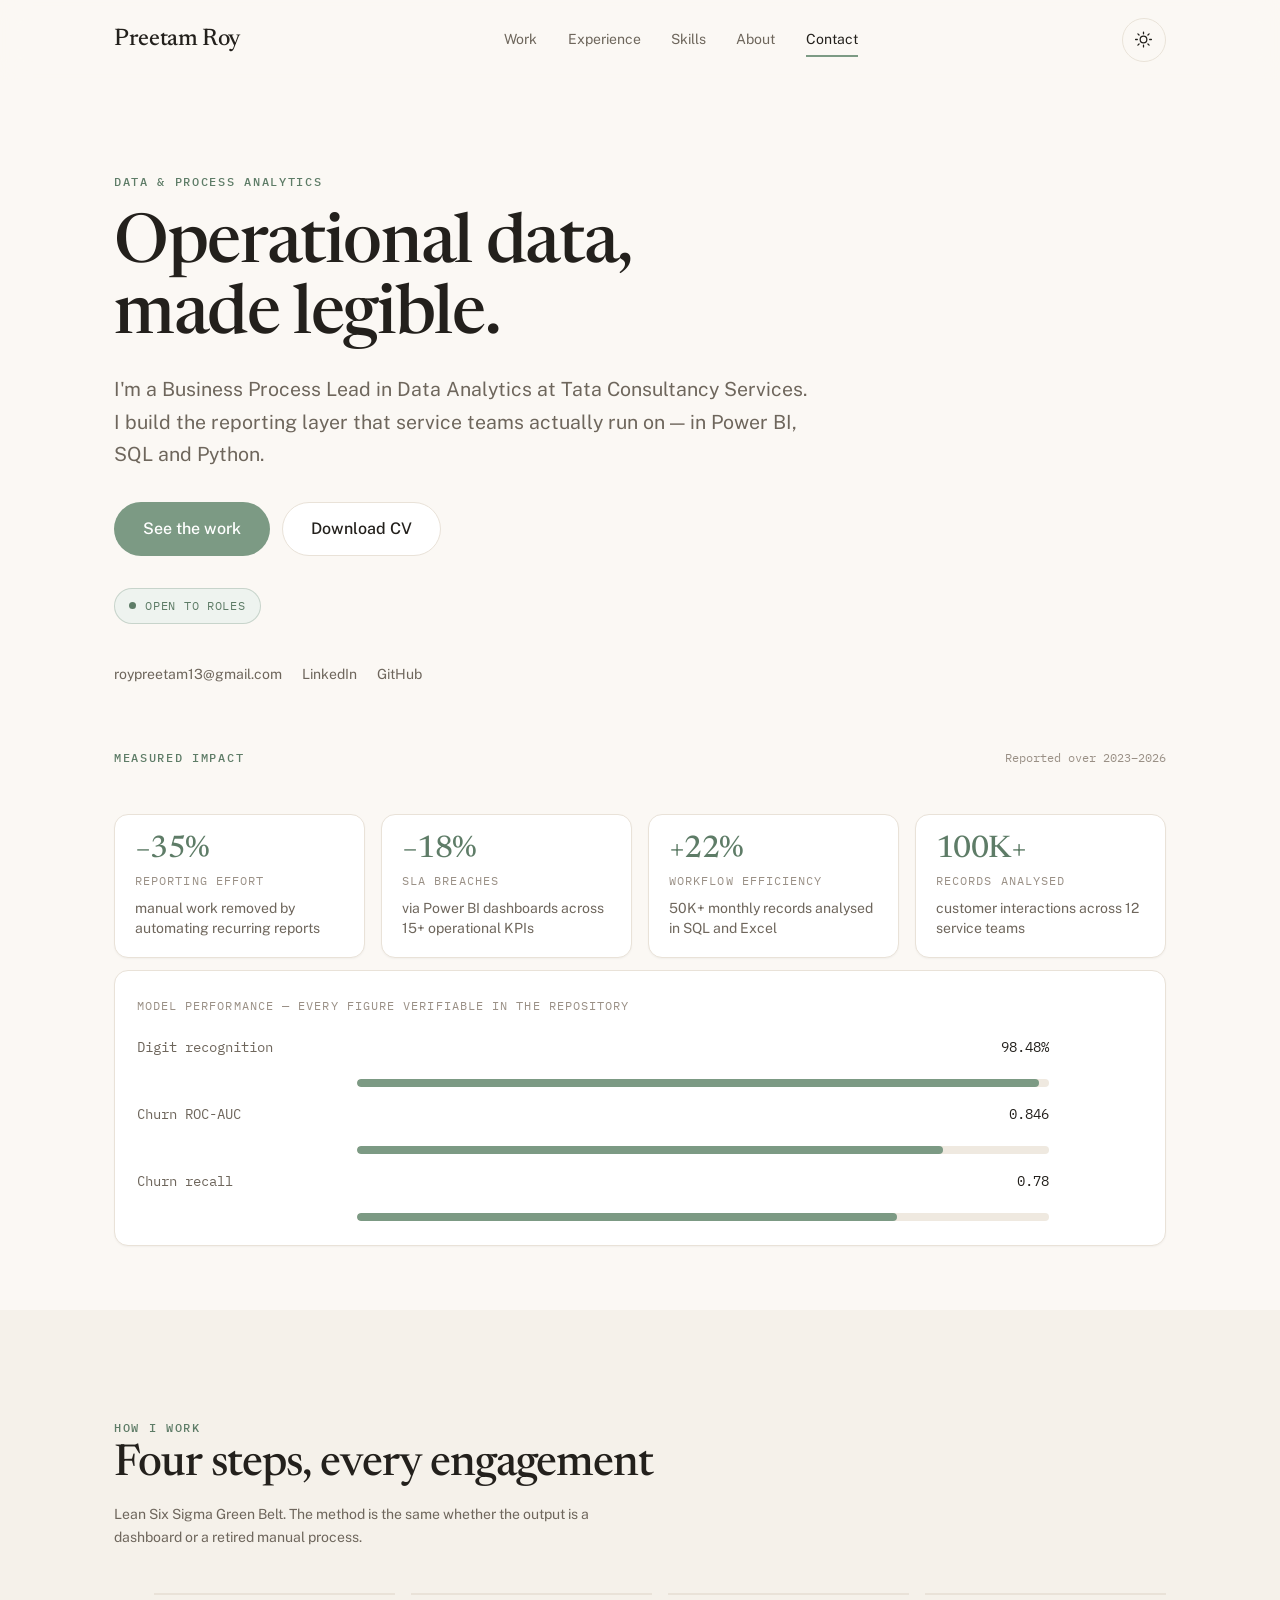
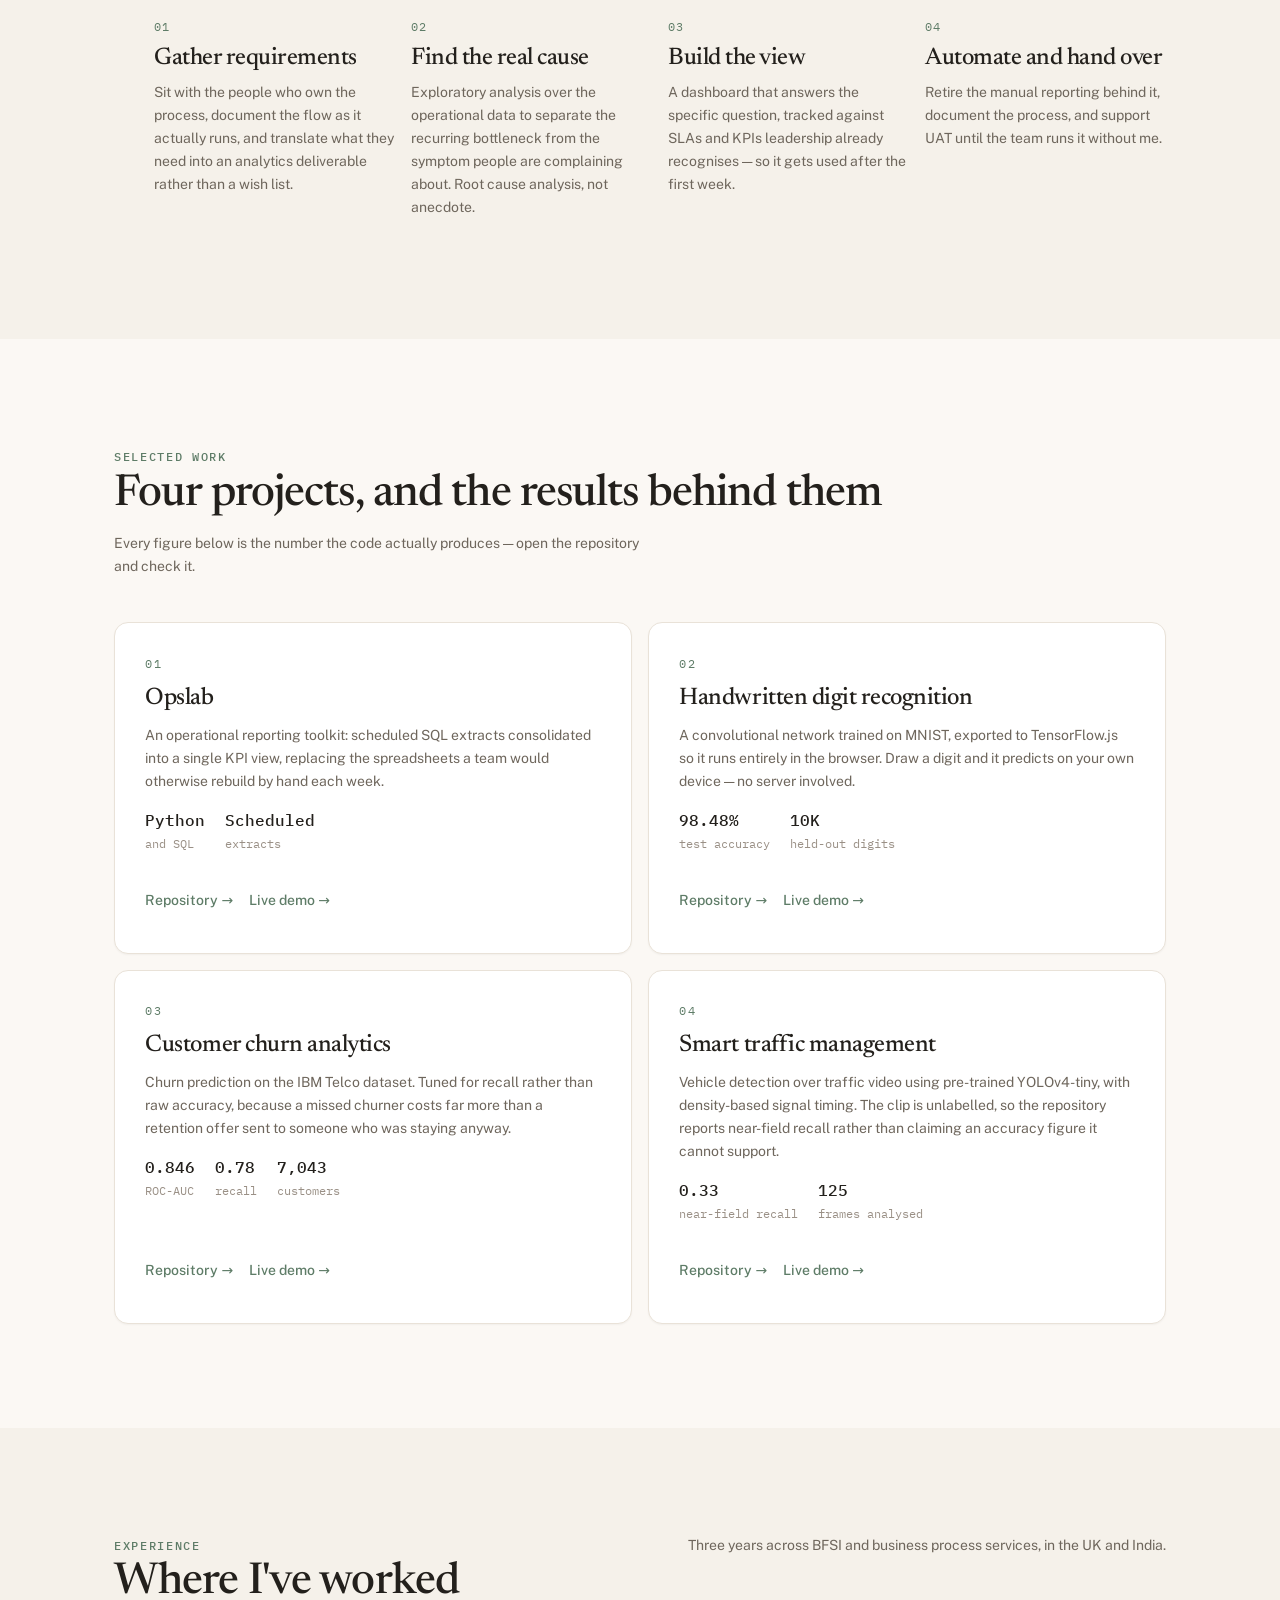
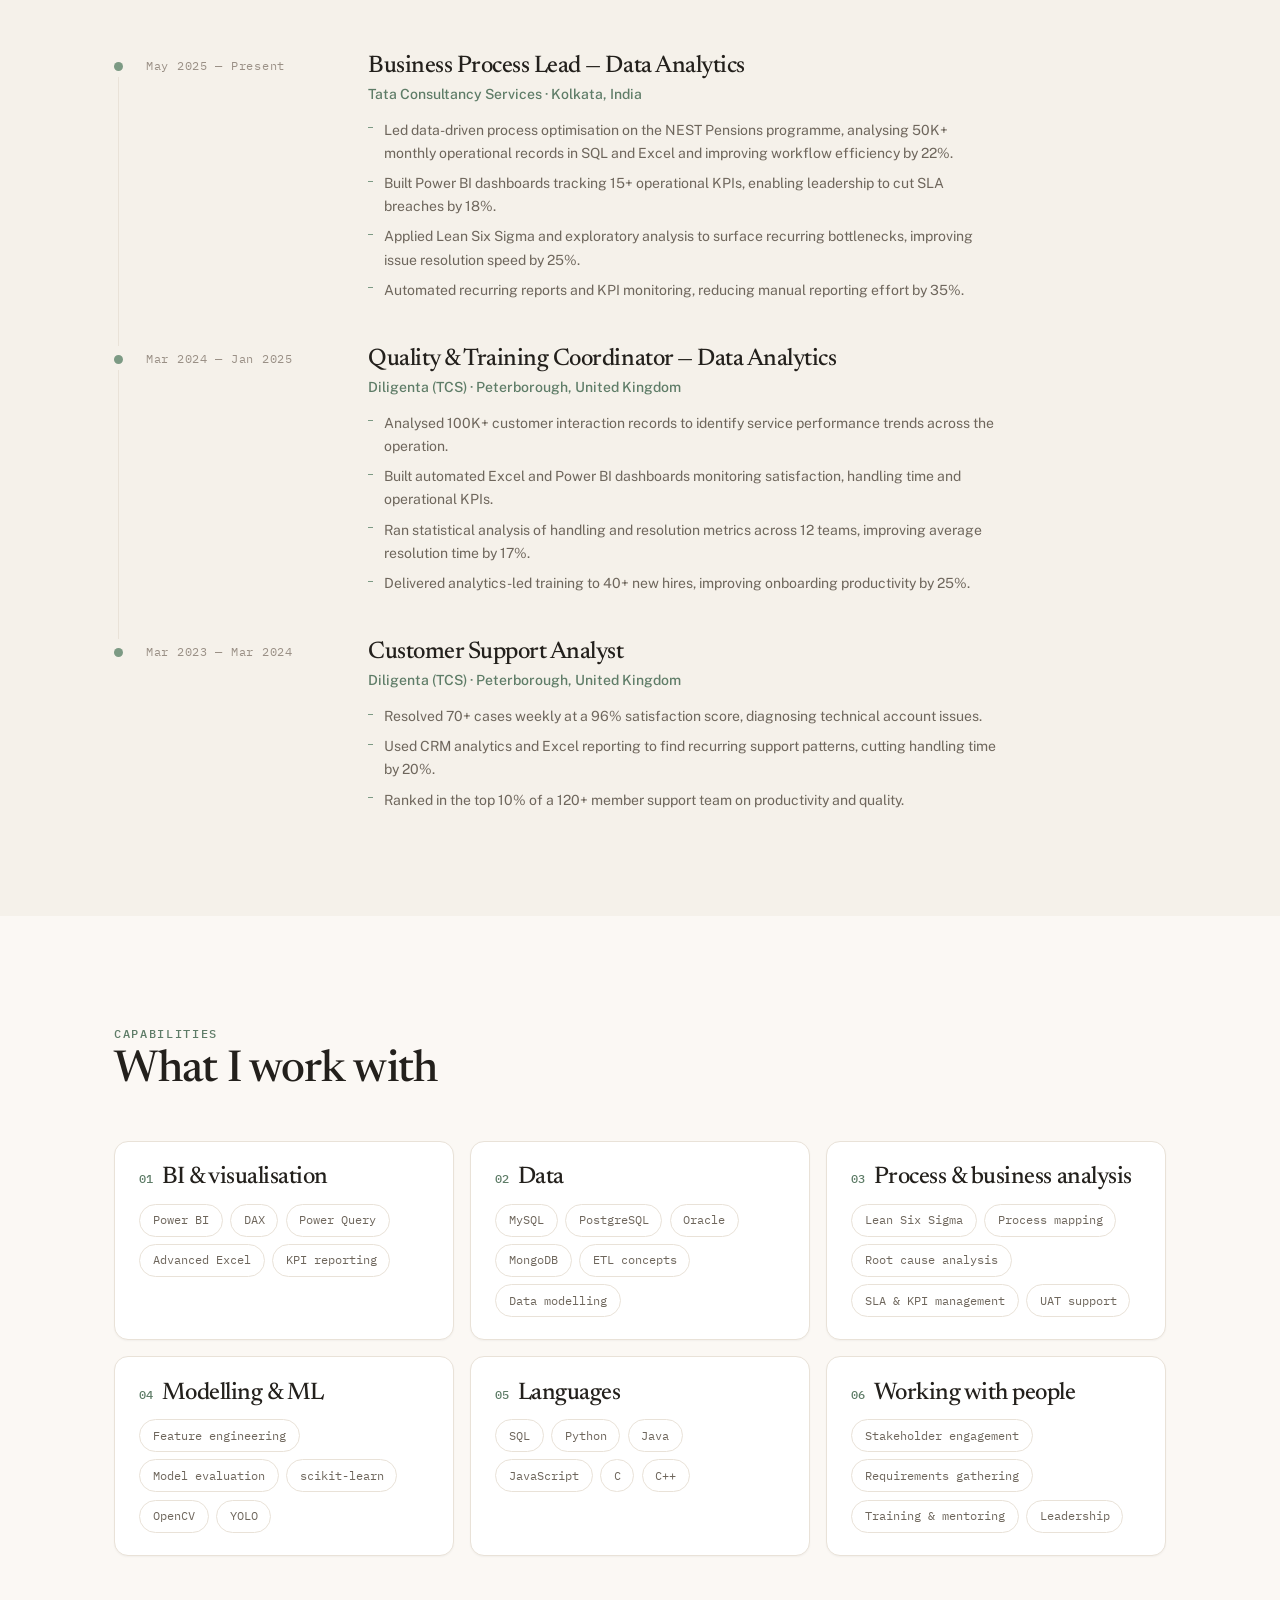
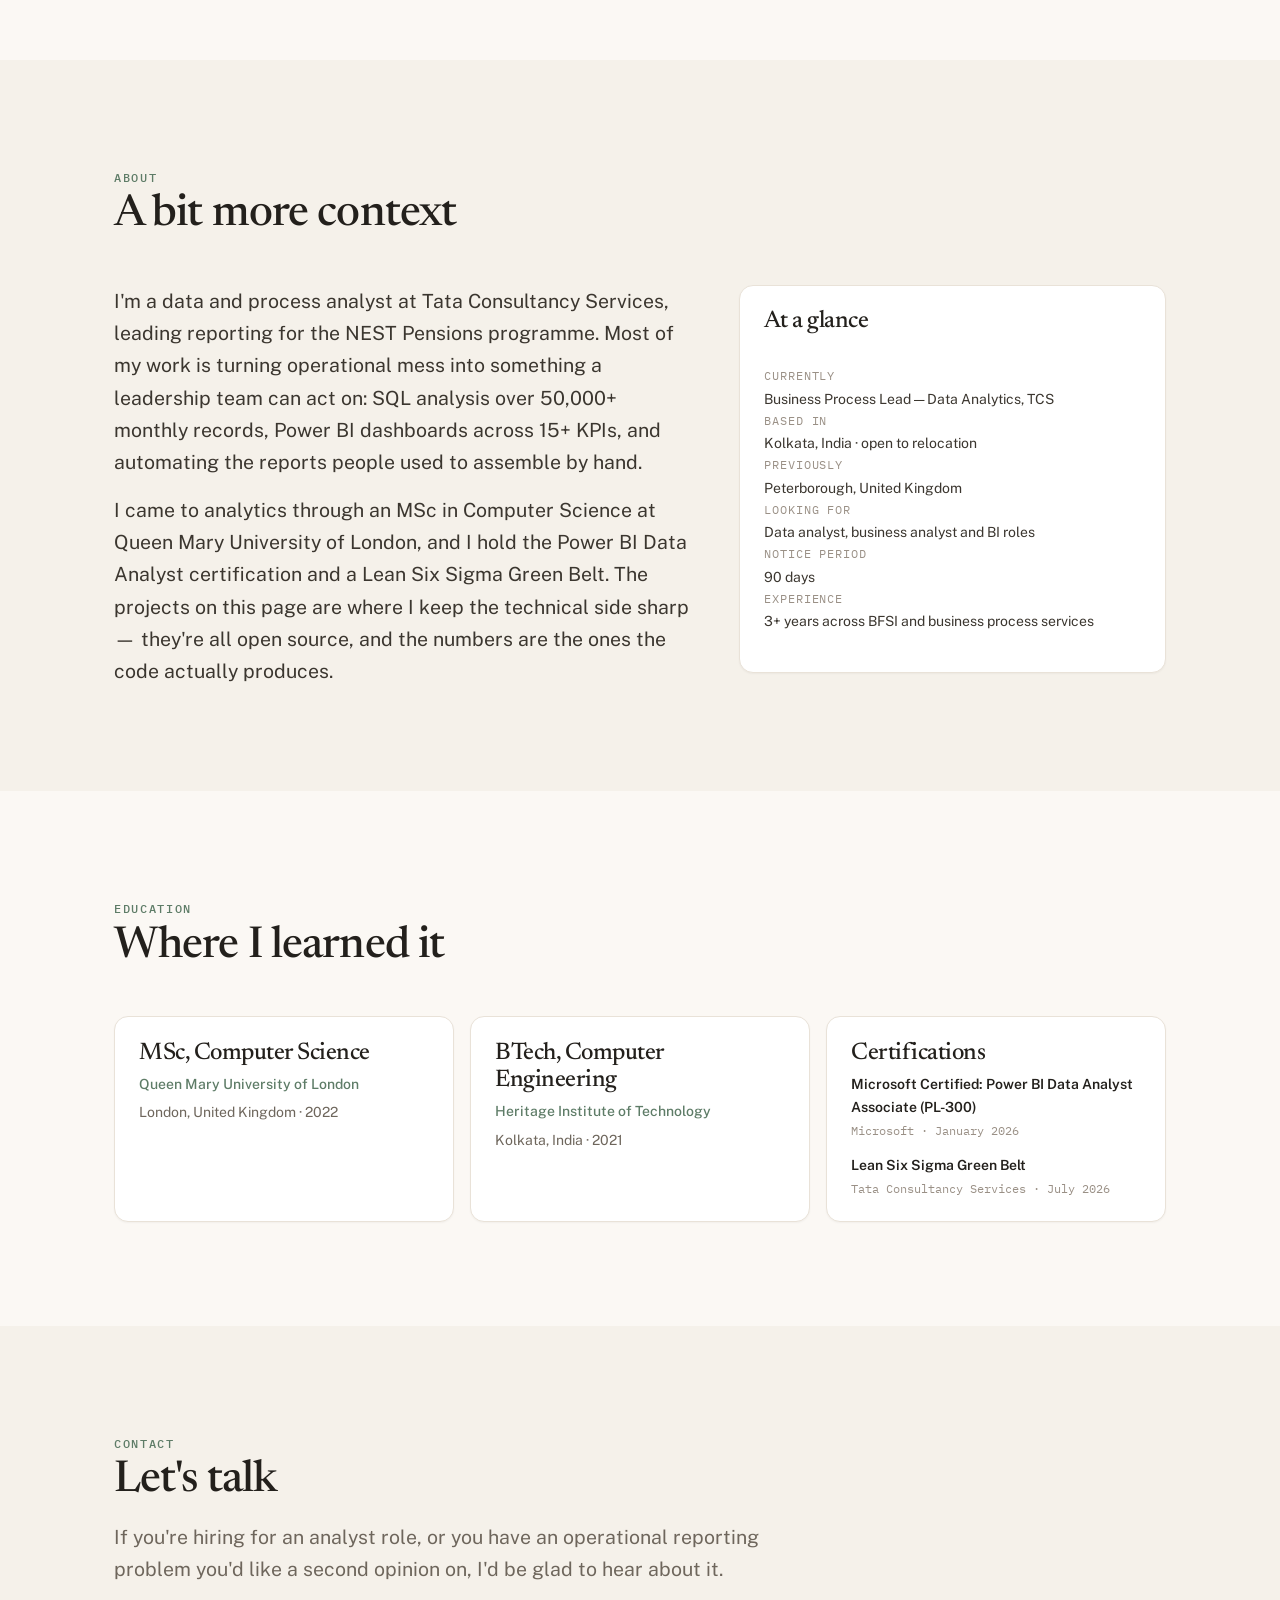
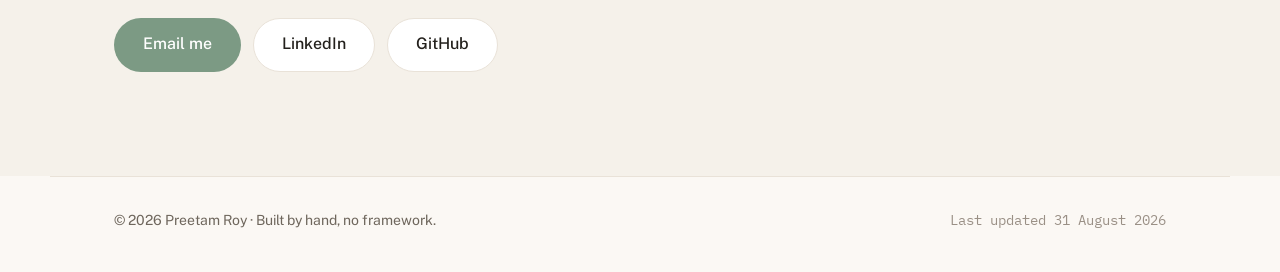
==== commit 8f332cc4: "Set availability to open, add the notice period, capitalise Opslab The availability pill now reads "" ====
--- a/index.html
+++ b/index.html
@@ -119,7 +119,7 @@
       <a class="btn btn--ghost" href="assets/Preetam-Roy-CV.pdf" download>Download CV</a>
     </div>
     <div class="reveal" style="--d: 4">
-      <span class="availability"><i class="availability__dot" aria-hidden="true"></i>Open to conversations</span>
+      <span class="availability"><i class="availability__dot" aria-hidden="true"></i>Open to roles</span>
     </div>
     <div class="hero__links reveal" style="--d: 5">
       <a href="mailto:roypreetam13@gmail.com">roypreetam13@gmail.com</a>
@@ -231,7 +231,7 @@
     <div class="projects">
       <article class="project reveal" style="--d: 0">
         <span class="project__index">01</span>
-        <h3 class="project__title">opslab</h3>
+        <h3 class="project__title">Opslab</h3>
         <p class="project__text">An operational reporting toolkit: scheduled SQL extracts consolidated into a single KPI view, replacing the spreadsheets a team would otherwise rebuild by hand each week.</p>
         <div class="project__figures">
           <span class="project__figure"><b>Python</b><span>and SQL</span></span>
@@ -414,6 +414,7 @@
           <div class="about__row"><dt>Based in</dt><dd>Kolkata, India · open to relocation</dd></div>
           <div class="about__row"><dt>Previously</dt><dd>Peterborough, United Kingdom</dd></div>
           <div class="about__row"><dt>Looking for</dt><dd>Data analyst, business analyst and BI roles</dd></div>
+          <div class="about__row"><dt>Notice period</dt><dd>90 days</dd></div>
           <div class="about__row"><dt>Experience</dt><dd>3+ years across BFSI and business process services</dd></div>
         </dl>
       </aside>
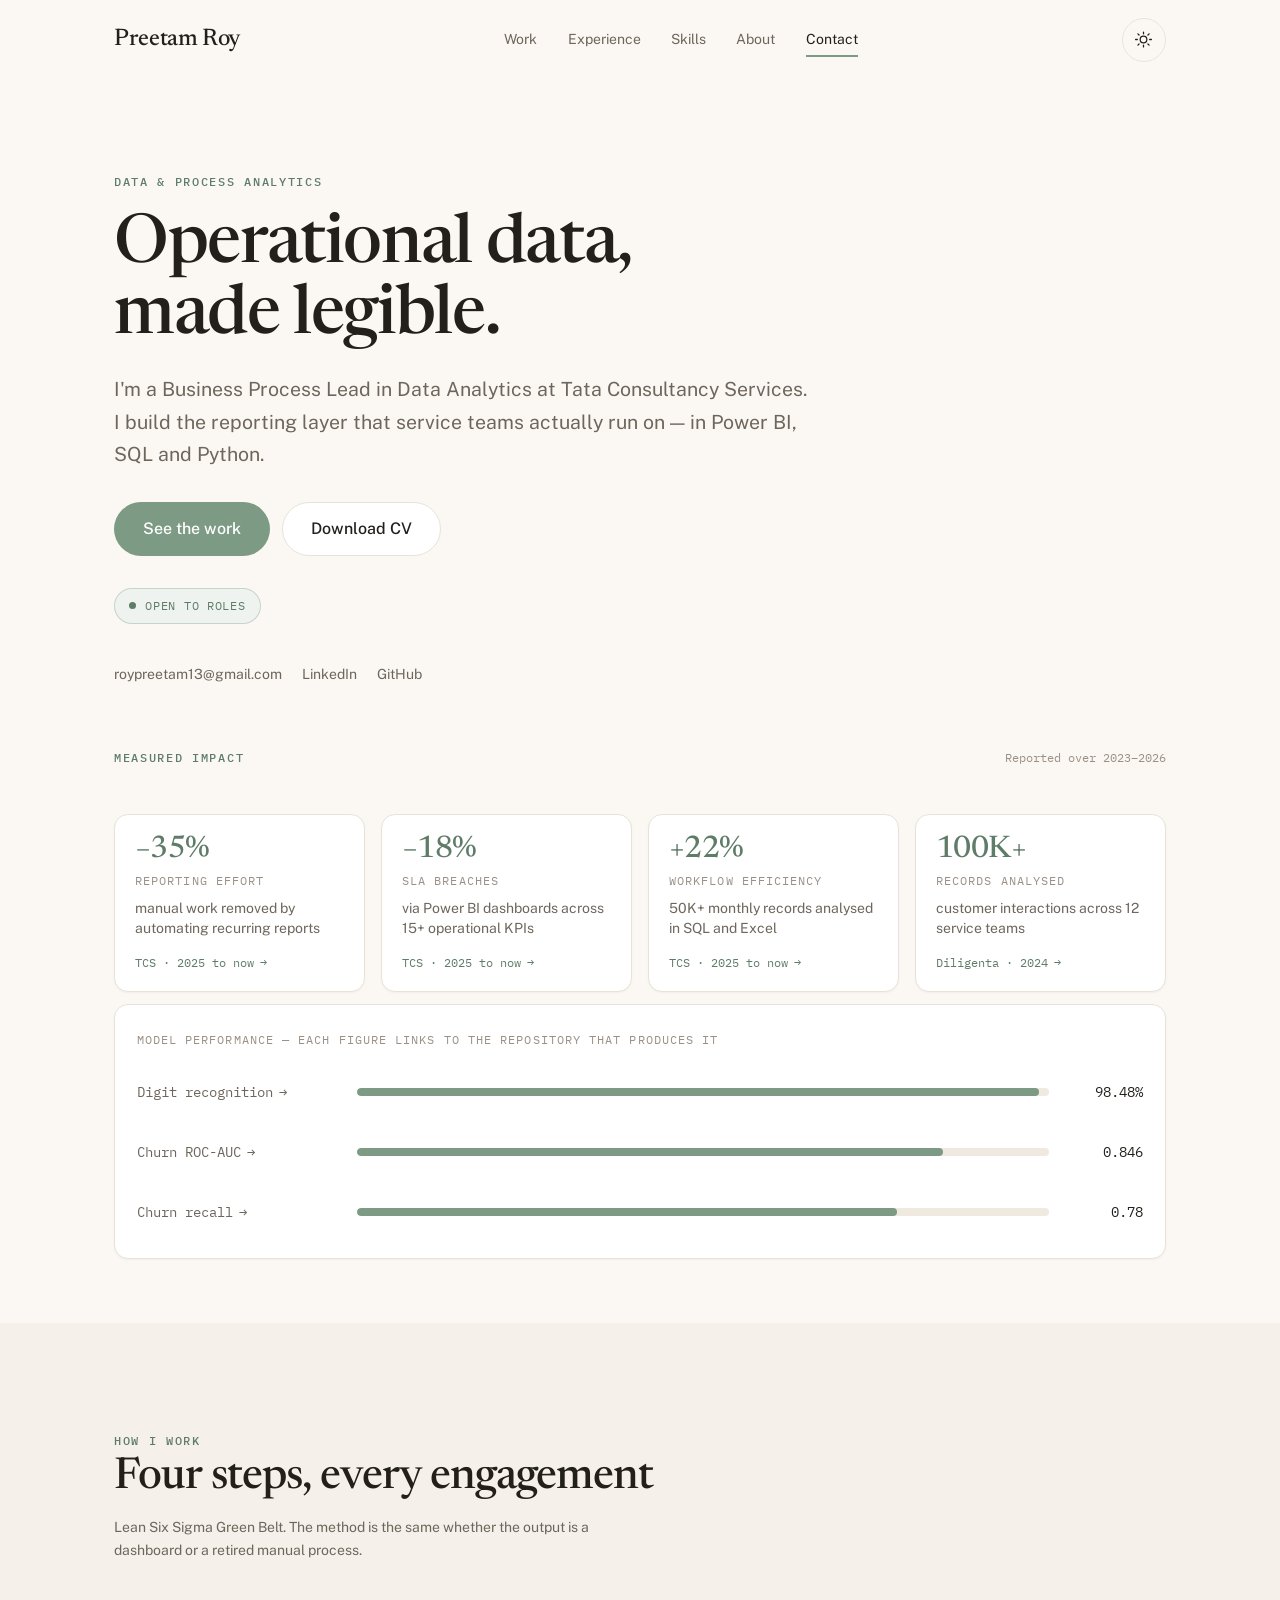
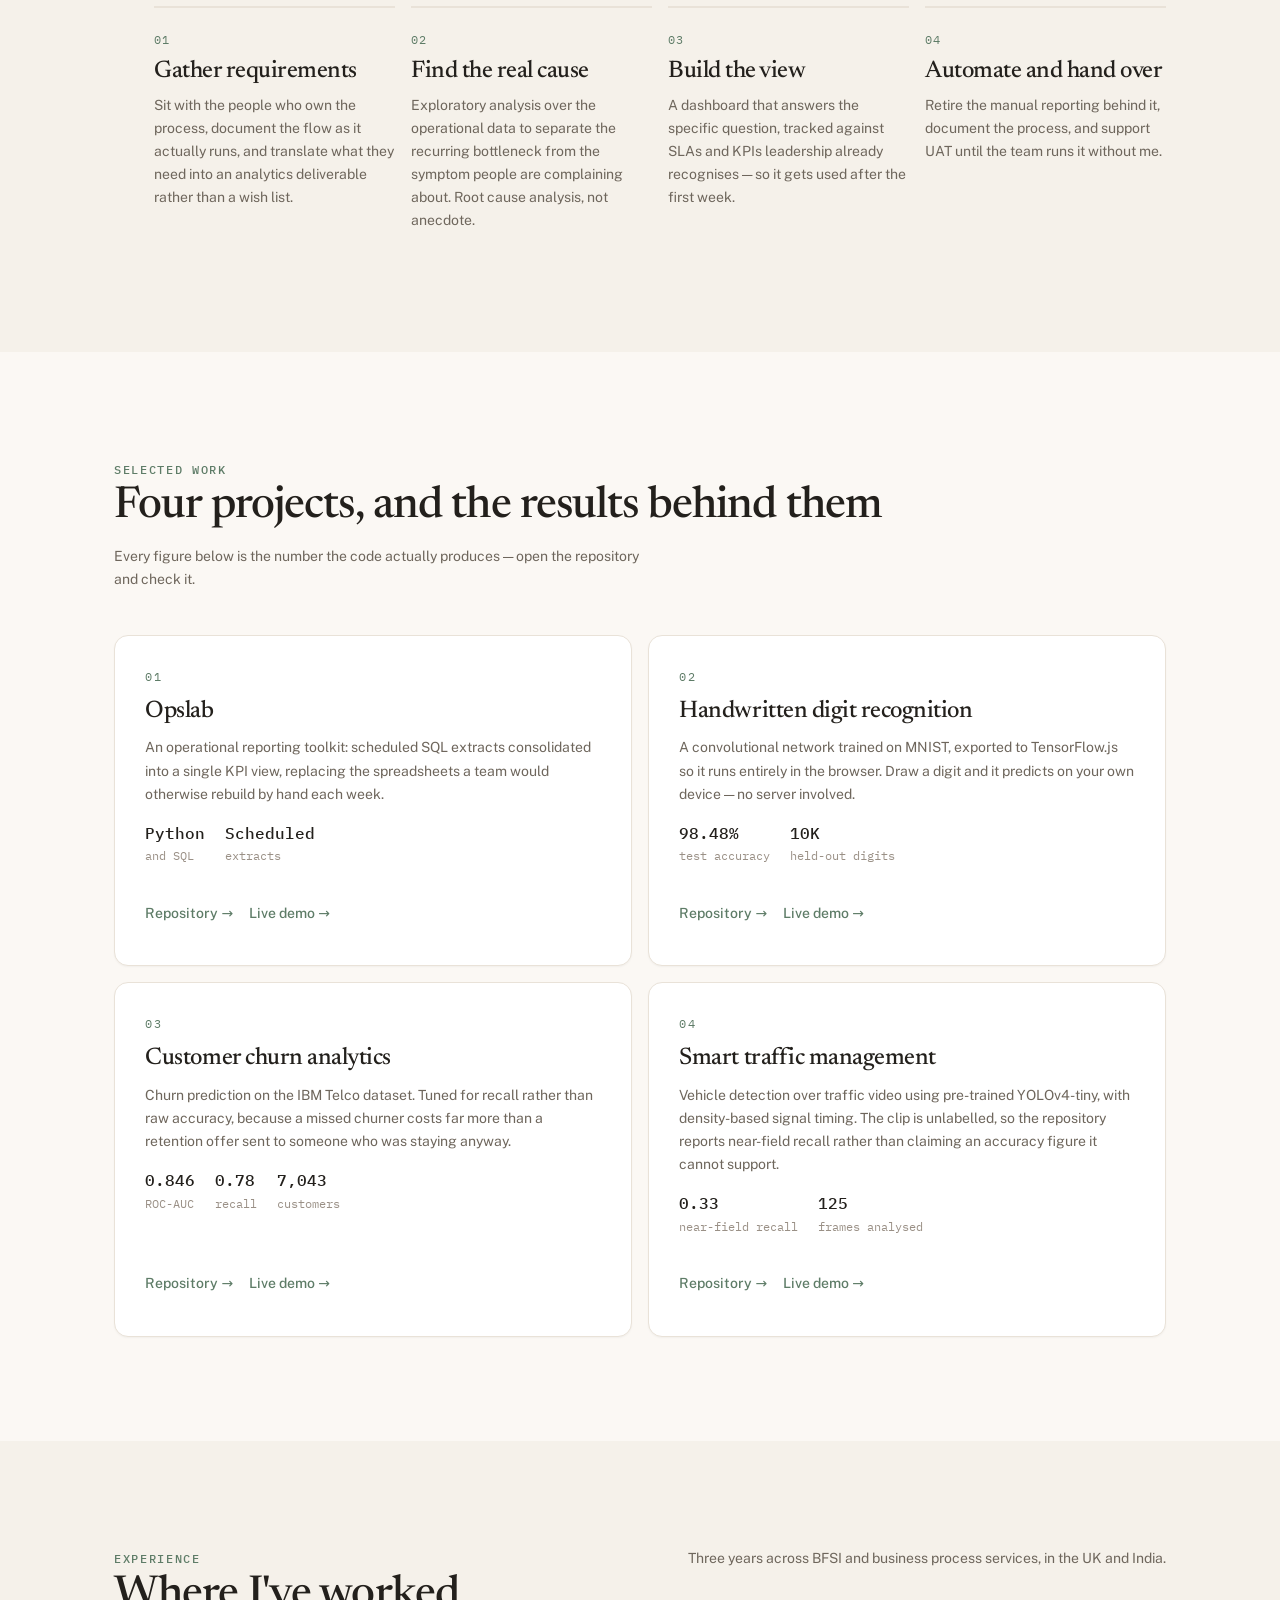
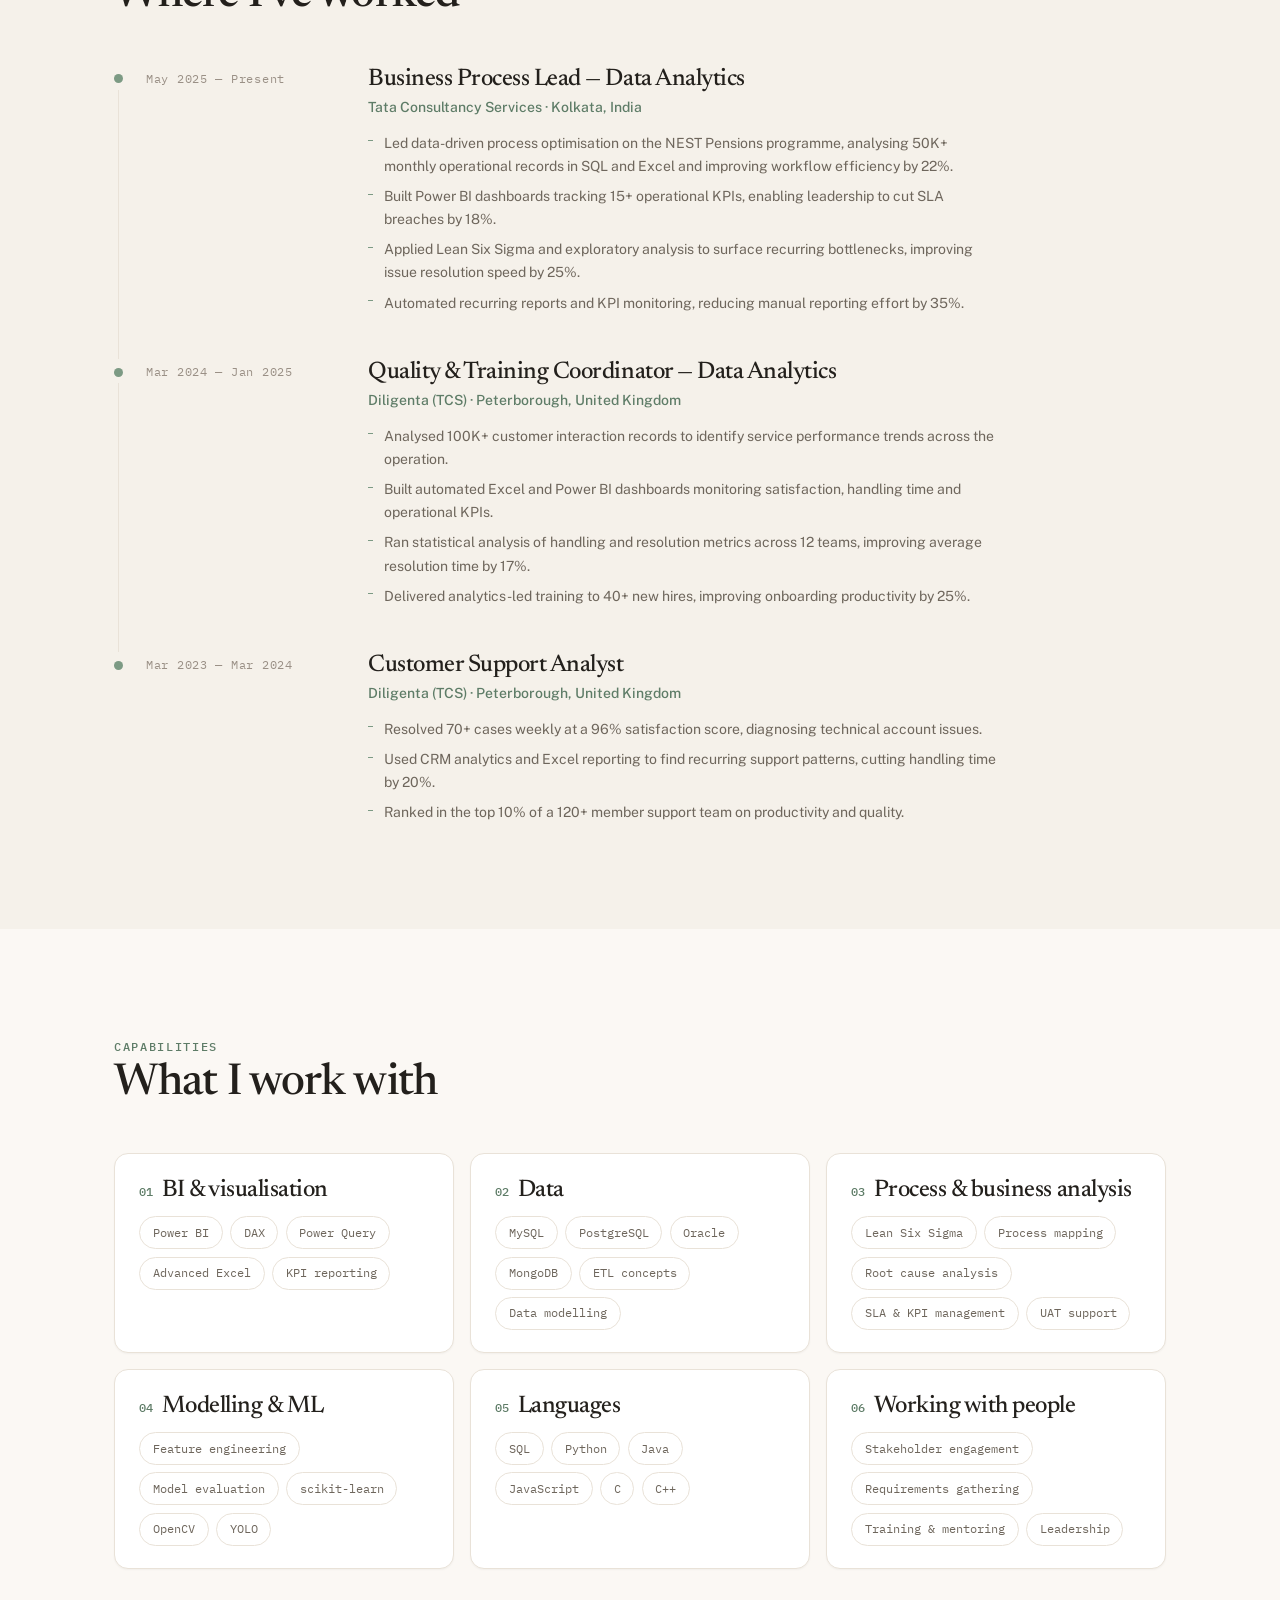
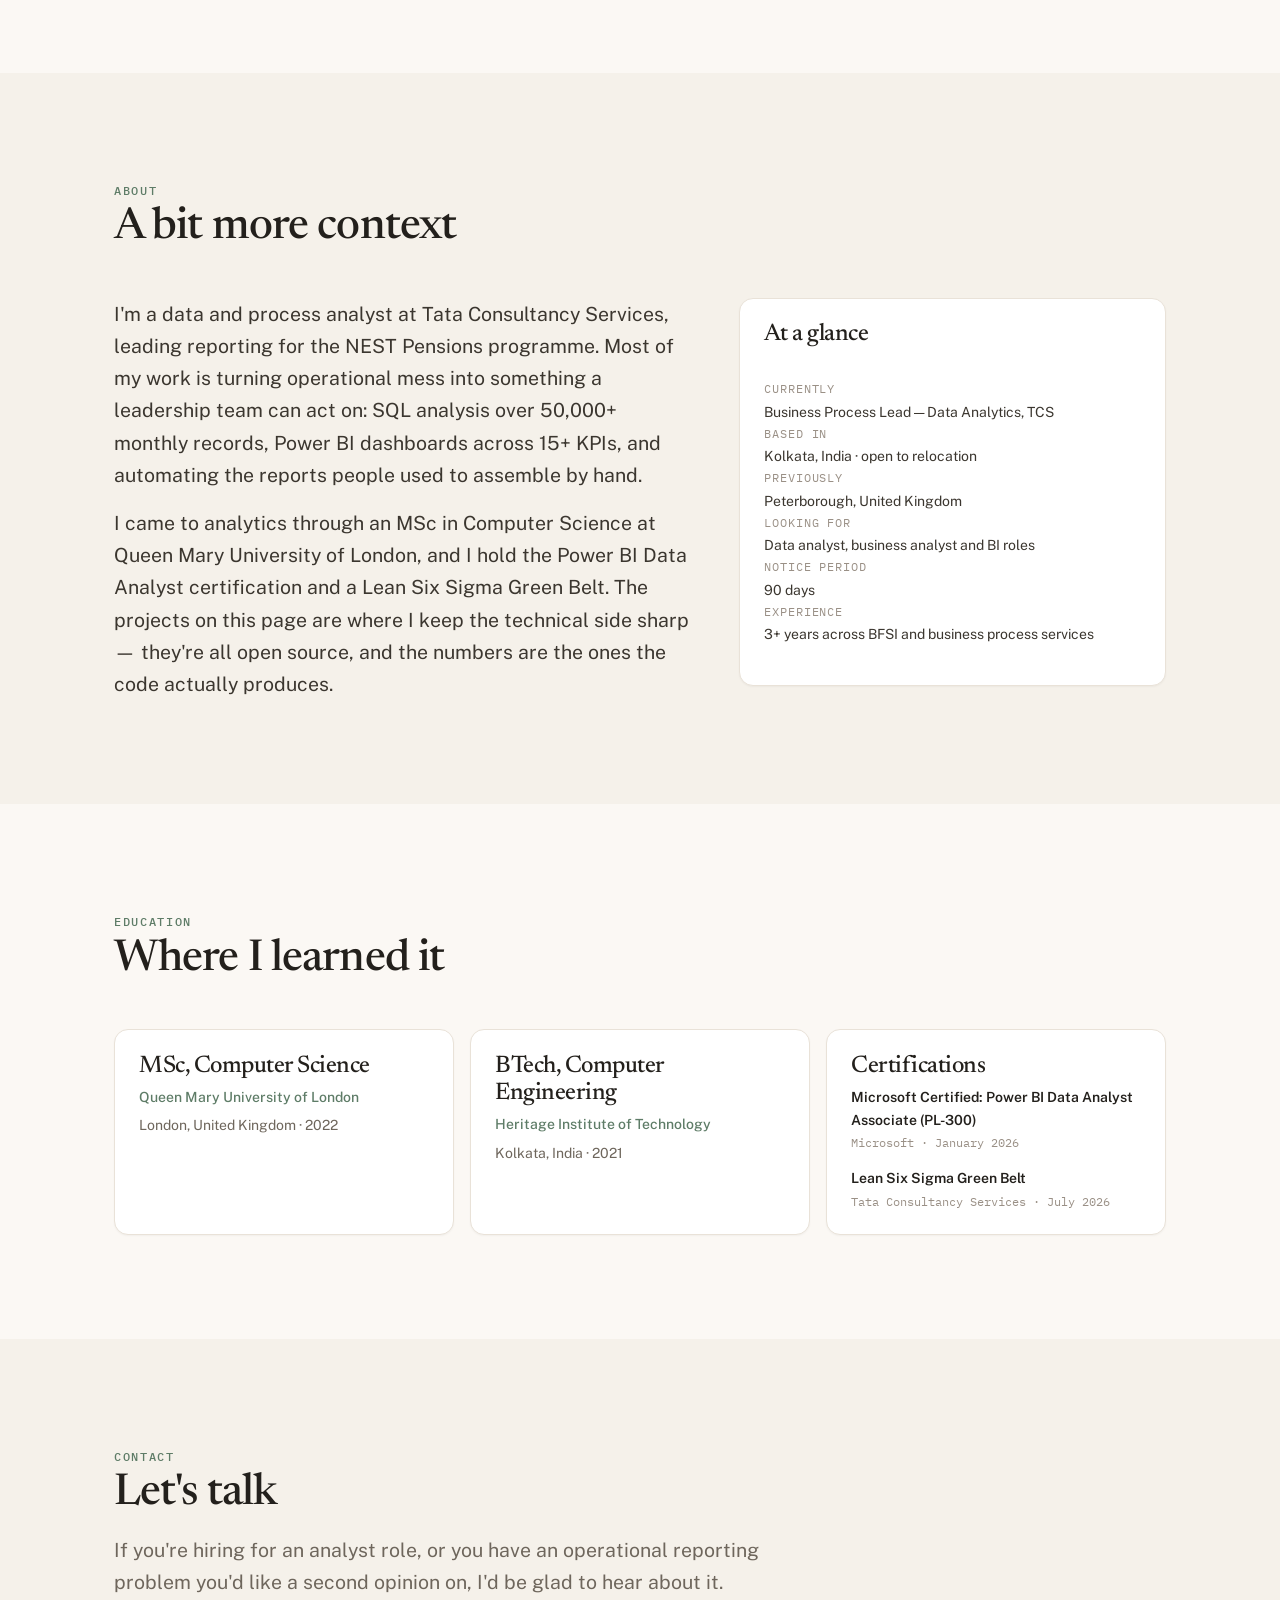
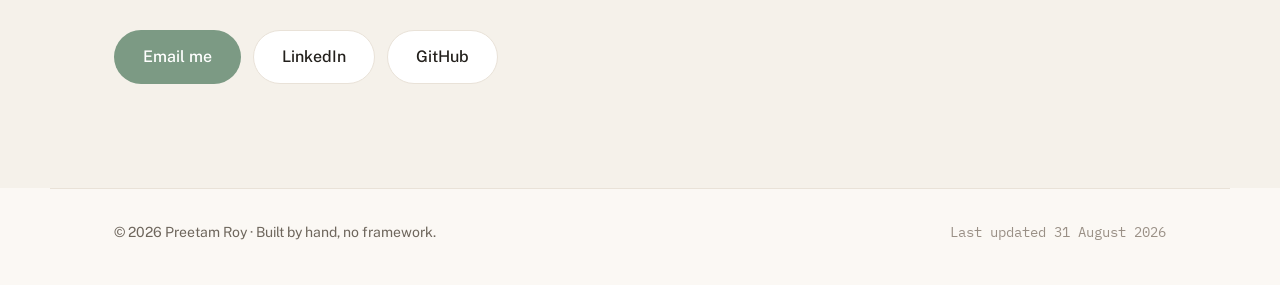
==== commit 9e64688c: "Stop errors being cached, and link every figure to its source Three fixes, one of which explains an " ====
--- a/index.html
+++ b/index.html
@@ -25,11 +25,11 @@
 <meta name="theme-color" content="#FBF8F4" media="(prefers-color-scheme: light)">
 <meta name="theme-color" content="#16140F" media="(prefers-color-scheme: dark)">
 
-<link rel="icon" href="data:image/svg+xml,<svg xmlns='http://www.w3.org/2000/svg' viewBox='0 0 32 32'><rect width='32' height='32' rx='7' fill='%237C9A84'/><text x='16' y='22' font-family='Georgia,serif' font-size='17' fill='%23fff' text-anchor='middle'>PR</text></svg>">
+<link rel="icon" href="data:image/svg+xml,%3Csvg xmlns='http://www.w3.org/2000/svg' viewBox='0 0 32 32'%3E%3Crect width='32' height='32' rx='7' fill='%237C9A84'/%3E%3Ctext x='16' y='22' font-family='Georgia,serif' font-size='17' fill='%23fff' text-anchor='middle'%3EPR%3C/text%3E%3C/svg%3E">
 <link rel="preconnect" href="https://fonts.googleapis.com">
 <link rel="preconnect" href="https://fonts.gstatic.com" crossorigin>
 <link rel="stylesheet" href="https://fonts.googleapis.com/css2?family=Newsreader:opsz,wght@6..72,400;6..72,500;6..72,600&family=Public+Sans:wght@400;500;600&family=IBM+Plex+Mono:wght@400;500&display=swap">
-<link rel="stylesheet" href="assets/css/style.css">
+<link rel="stylesheet" href="assets/css/style.css?v=20260831b">
 
 <script>
 /* Applies the stored theme before first paint so the page never flashes
@@ -141,43 +141,47 @@
     </div>
 
     <ul class="stats reveal" style="--d: 1">
-      <li class="stat">
-        <span class="stat__value" data-count-to="35" data-prefix="&minus;" data-suffix="%">&minus;35%</span>
+      <li class="stat-item">
+        <a class="stat" href="#experience"><span class="stat__value" data-count-to="35" data-prefix="&minus;" data-suffix="%">&minus;35%</span>
         <span class="stat__label">Reporting effort</span>
         <span class="stat__note">manual work removed by automating recurring reports</span>
-      </li>
-      <li class="stat">
-        <span class="stat__value" data-count-to="18" data-prefix="&minus;" data-suffix="%">&minus;18%</span>
+      <span class="stat__src">TCS · 2025 to now <span aria-hidden="true">&rarr;</span></span></a>
+      </li>
+      <li class="stat-item">
+        <a class="stat" href="#experience"><span class="stat__value" data-count-to="18" data-prefix="&minus;" data-suffix="%">&minus;18%</span>
         <span class="stat__label">SLA breaches</span>
         <span class="stat__note">via Power BI dashboards across 15+ operational KPIs</span>
-      </li>
-      <li class="stat">
-        <span class="stat__value" data-count-to="22" data-prefix="+" data-suffix="%">+22%</span>
+      <span class="stat__src">TCS · 2025 to now <span aria-hidden="true">&rarr;</span></span></a>
+      </li>
+      <li class="stat-item">
+        <a class="stat" href="#experience"><span class="stat__value" data-count-to="22" data-prefix="+" data-suffix="%">+22%</span>
         <span class="stat__label">Workflow efficiency</span>
         <span class="stat__note">50K+ monthly records analysed in SQL and Excel</span>
-      </li>
-      <li class="stat">
-        <span class="stat__value" data-count-to="100" data-suffix="K+">100K+</span>
+      <span class="stat__src">TCS · 2025 to now <span aria-hidden="true">&rarr;</span></span></a>
+      </li>
+      <li class="stat-item">
+        <a class="stat" href="#experience"><span class="stat__value" data-count-to="100" data-suffix="K+">100K+</span>
         <span class="stat__label">Records analysed</span>
         <span class="stat__note">customer interactions across 12 service teams</span>
+      <span class="stat__src">Diligenta · 2024 <span aria-hidden="true">&rarr;</span></span></a>
       </li>
     </ul>
 
     <div class="perf reveal" style="--d: 2">
-      <span class="perf__head">Model performance &mdash; every figure verifiable in the repository</span>
+      <span class="perf__head">Model performance &mdash; each figure links to the repository that produces it</span>
       <div class="perf__list">
         <div class="perf__row" style="--d: 0">
-          <span class="perf__name">Digit recognition</span>
+          <a class="perf__name" href="https://github.com/pr1317/handwritten-digit-recognition" rel="noopener">Digit recognition<span aria-hidden="true"> &rarr;</span></a>
           <span class="perf__value">98.48%</span>
           <span class="perf__track"><i class="perf__fill" style="--w: 98.5%"></i></span>
         </div>
         <div class="perf__row" style="--d: 1">
-          <span class="perf__name">Churn ROC-AUC</span>
+          <a class="perf__name" href="https://github.com/pr1317/customer-churn-analytics" rel="noopener">Churn ROC-AUC<span aria-hidden="true"> &rarr;</span></a>
           <span class="perf__value">0.846</span>
           <span class="perf__track"><i class="perf__fill" style="--w: 84.6%"></i></span>
         </div>
         <div class="perf__row" style="--d: 2">
-          <span class="perf__name">Churn recall</span>
+          <a class="perf__name" href="https://github.com/pr1317/customer-churn-analytics" rel="noopener">Churn recall<span aria-hidden="true"> &rarr;</span></a>
           <span class="perf__value">0.78</span>
           <span class="perf__track"><i class="perf__fill" style="--w: 78%"></i></span>
         </div>
@@ -483,6 +487,6 @@
   <a class="btn btn--ghost" href="assets/Preetam-Roy-CV.pdf" download>CV</a>
 </div>
 
-<script src="assets/js/main.js" defer></script>
+<script src="assets/js/main.js?v=20260831b" defer></script>
 </body>
 </html>
--- a/assets/css/style.css
+++ b/assets/css/style.css
@@ -350,11 +350,28 @@
 .stats { display: grid; grid-template-columns: repeat(2, minmax(0, 1fr)); gap: .75rem; }
 @media (min-width: 780px) { .stats { grid-template-columns: repeat(4, minmax(0, 1fr)); gap: 1rem; } }
 
+/* Each tile is a link through to the role the figure came from, so a
+   claim is never made without a route to its source. */
 .stat {
   background: var(--surface); border: 1px solid var(--line);
   border-radius: var(--r); padding: 1.15rem 1.25rem;
   display: flex; flex-direction: column; gap: .4rem;
   box-shadow: var(--shadow);
+  height: 100%;
+  text-decoration: none; color: inherit;
+  transition: transform .2s, box-shadow .2s, border-color .2s;
+}
+.stat:hover {
+  color: inherit;
+  transform: translateY(-2px);
+  box-shadow: var(--shadow-lg);
+  border-color: color-mix(in srgb, var(--accent) 45%, var(--line));
+}
+.stat__src {
+  margin-top: auto; padding-top: .5rem;
+  font-family: var(--mono); font-size: var(--fs-label);
+  color: var(--accent-deep);
+  display: flex; align-items: center; gap: .35rem;
 }
 .stat__value {
   font-family: var(--display); font-size: var(--fs-h2); font-weight: 500;
@@ -374,7 +391,14 @@
 @media (min-width: 700px) {
   .perf__row { grid-template-columns: 200px minmax(0, 1fr) 74px; align-items: center; gap: 1.25rem; }
 }
-.perf__name { font-family: var(--mono); font-size: var(--fs-meta); color: var(--muted); }
+.perf__name {
+  font-family: var(--mono); font-size: var(--fs-meta); color: var(--muted);
+  text-decoration: none;
+  display: inline-flex; align-items: center;
+  min-height: 44px;
+}
+.perf__name:hover { color: var(--accent-deep); }
+.perf__name span { margin-left: .4rem; }
 .perf__value {
   font-family: var(--mono); font-size: var(--fs-meta); color: var(--ink);
   text-align: right; font-variant-numeric: tabular-nums;
@@ -383,7 +407,20 @@
   grid-column: 1 / -1; height: 8px; border-radius: var(--r-pill);
   background: var(--track); overflow: hidden;
 }
-@media (min-width: 700px) { .perf__track { grid-column: 2; } }
+/* Above 700px the row is three columns. Every child must state its column:
+   left to auto-placement the value lands in column 2 and displaces the track
+   onto a row of its own. This block sits after the base rules above so it
+   wins on source order at equal specificity. */
+@media (min-width: 700px) {
+  /* The row must also be pinned, not just the column: the value precedes the
+     track in the markup (so that on a phone they stack label-then-bar), and
+     auto-placement will not step backwards to fill column 2 once column 3 of
+     the row is taken — it starts a new row instead. */
+  .perf__name  { grid-column: 1; grid-row: 1; }
+  .perf__track { grid-column: 2; grid-row: 1; }
+  .perf__value { grid-column: 3; grid-row: 1; }
+}
+
 .perf__fill {
   display: block; height: 100%; border-radius: var(--r-pill);
   background: var(--accent);
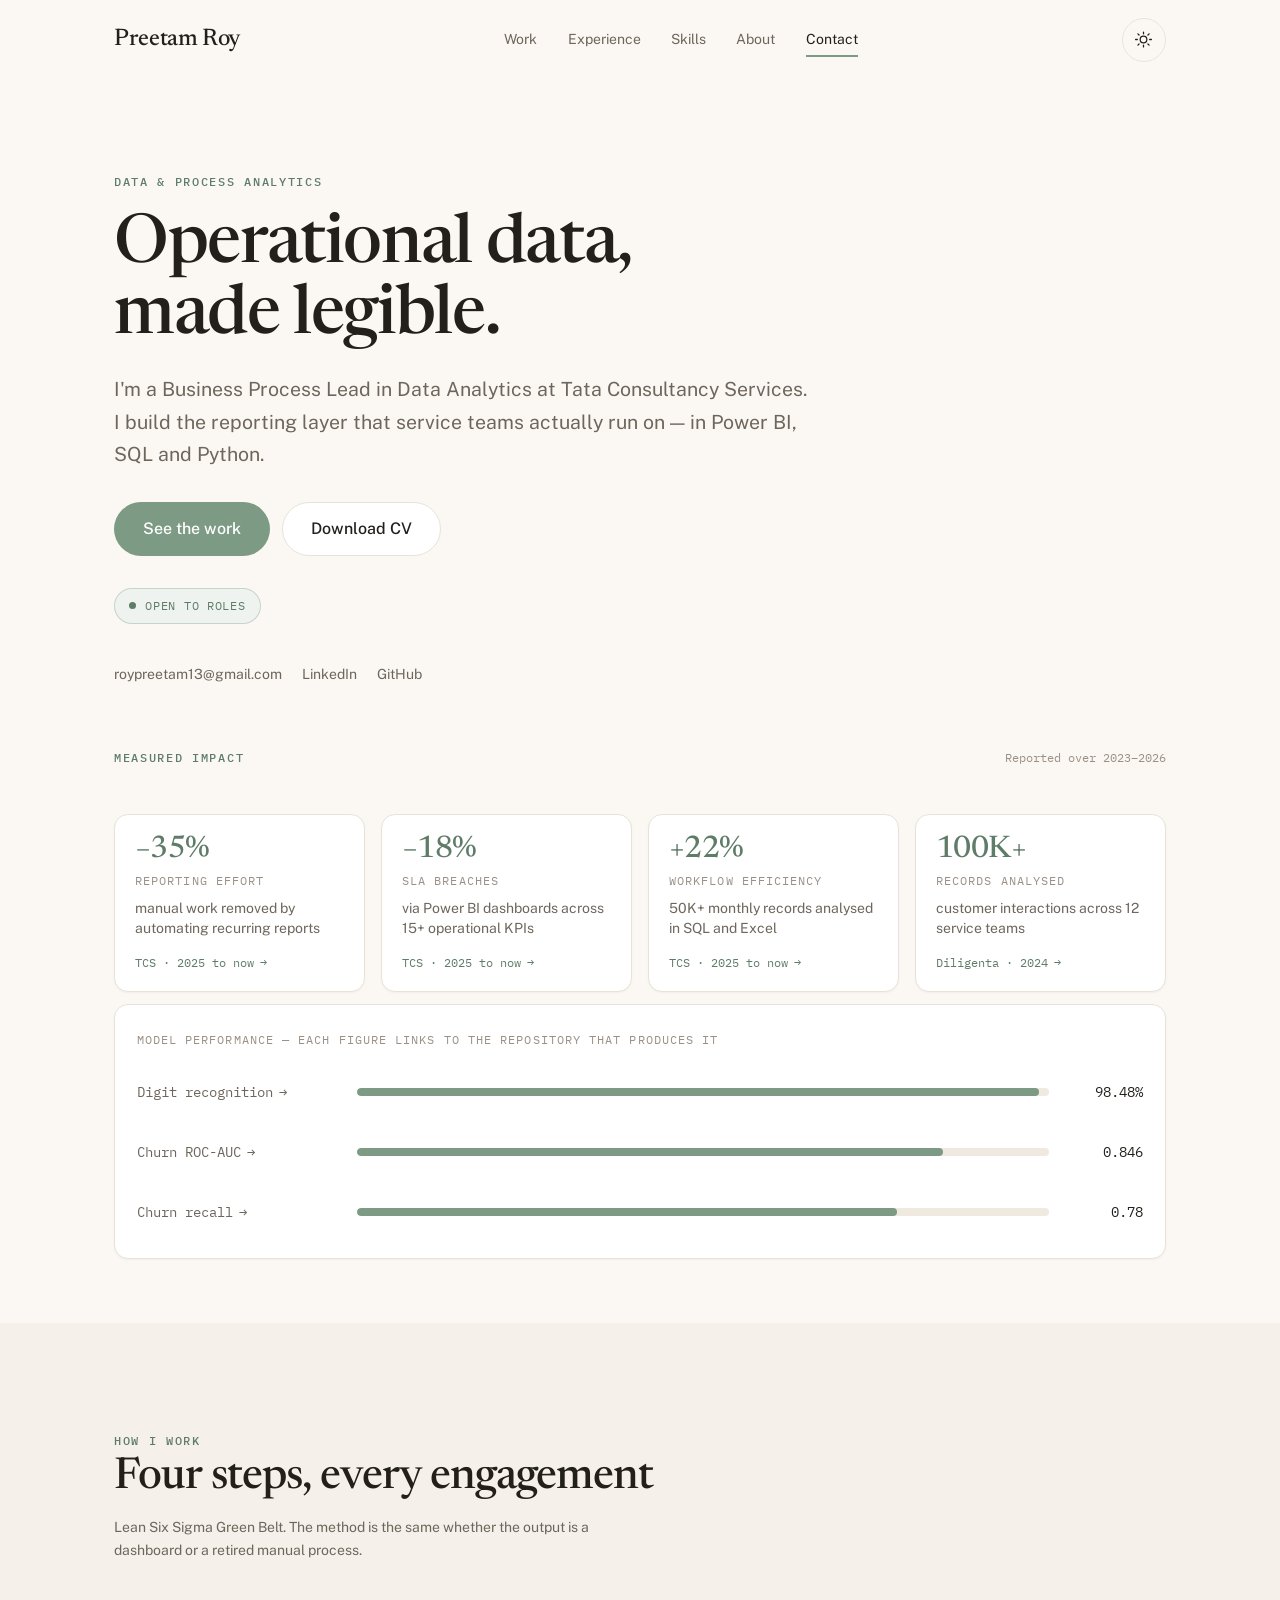
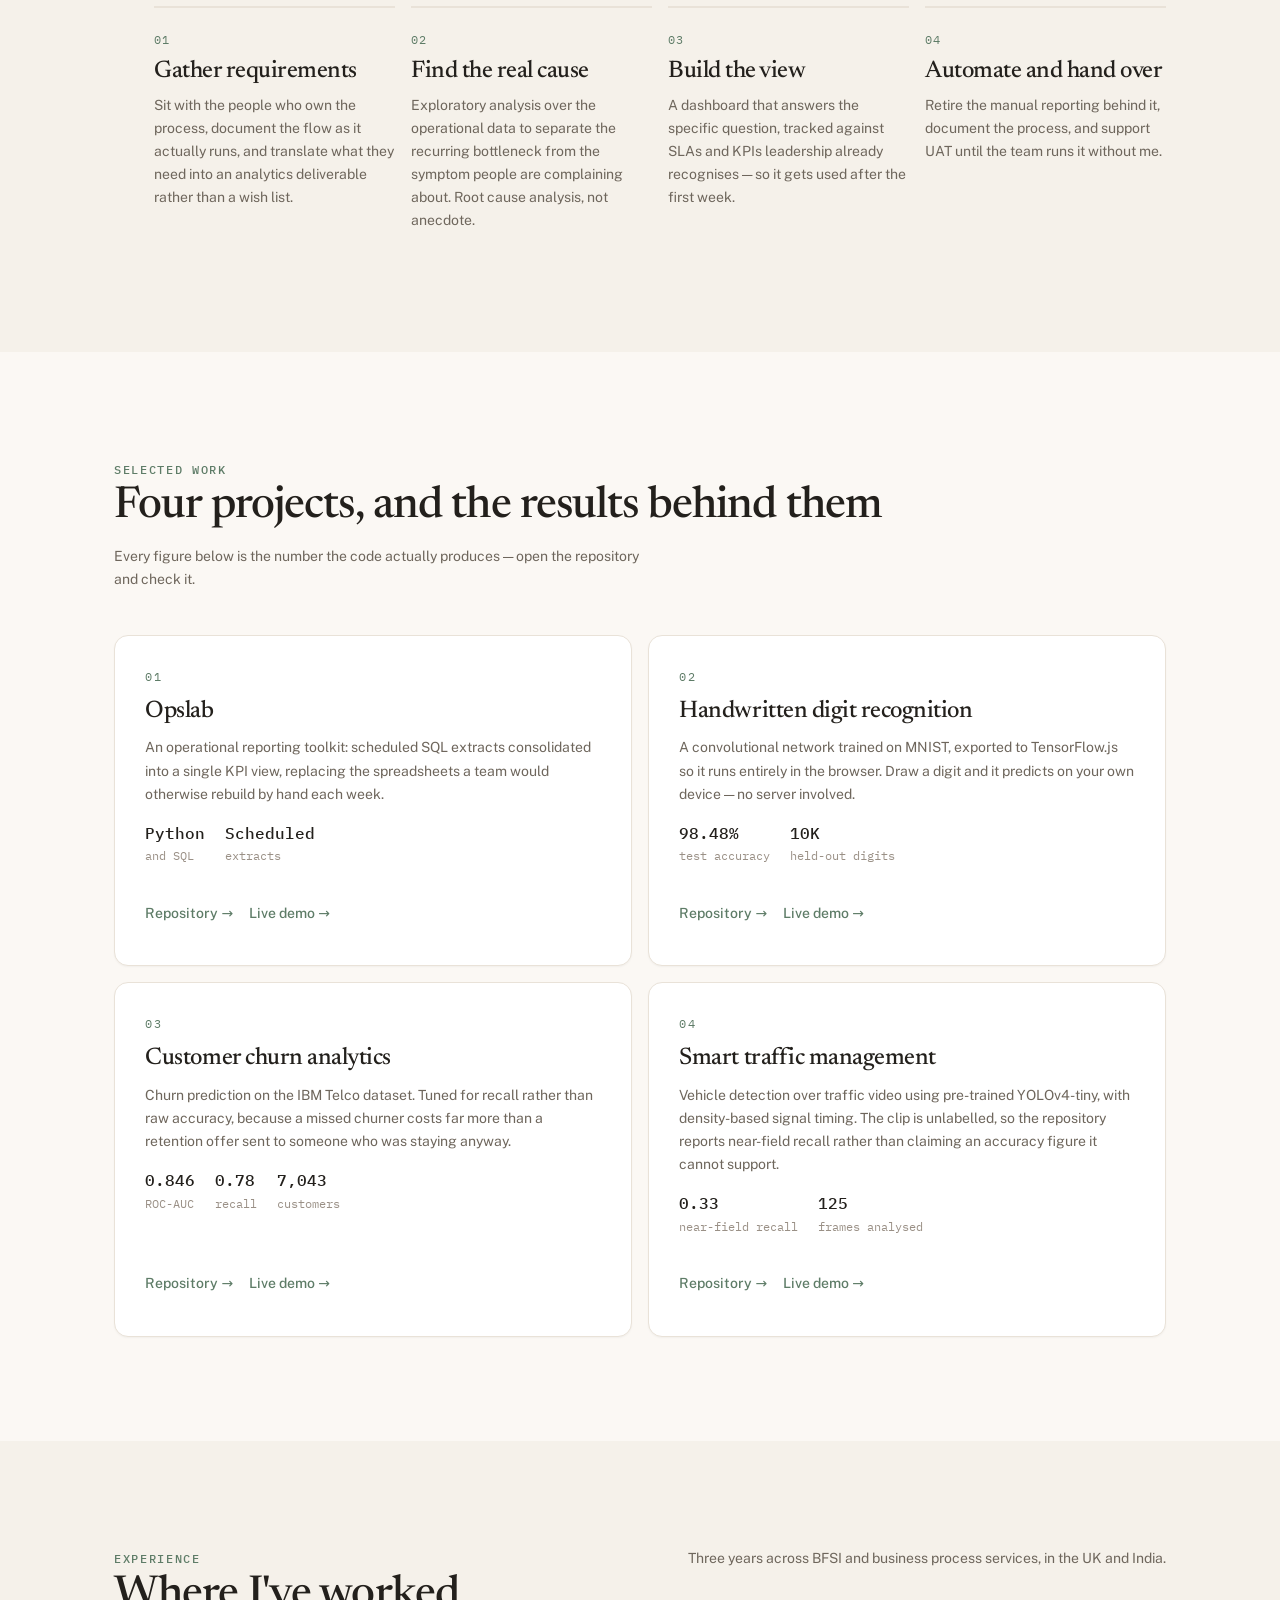
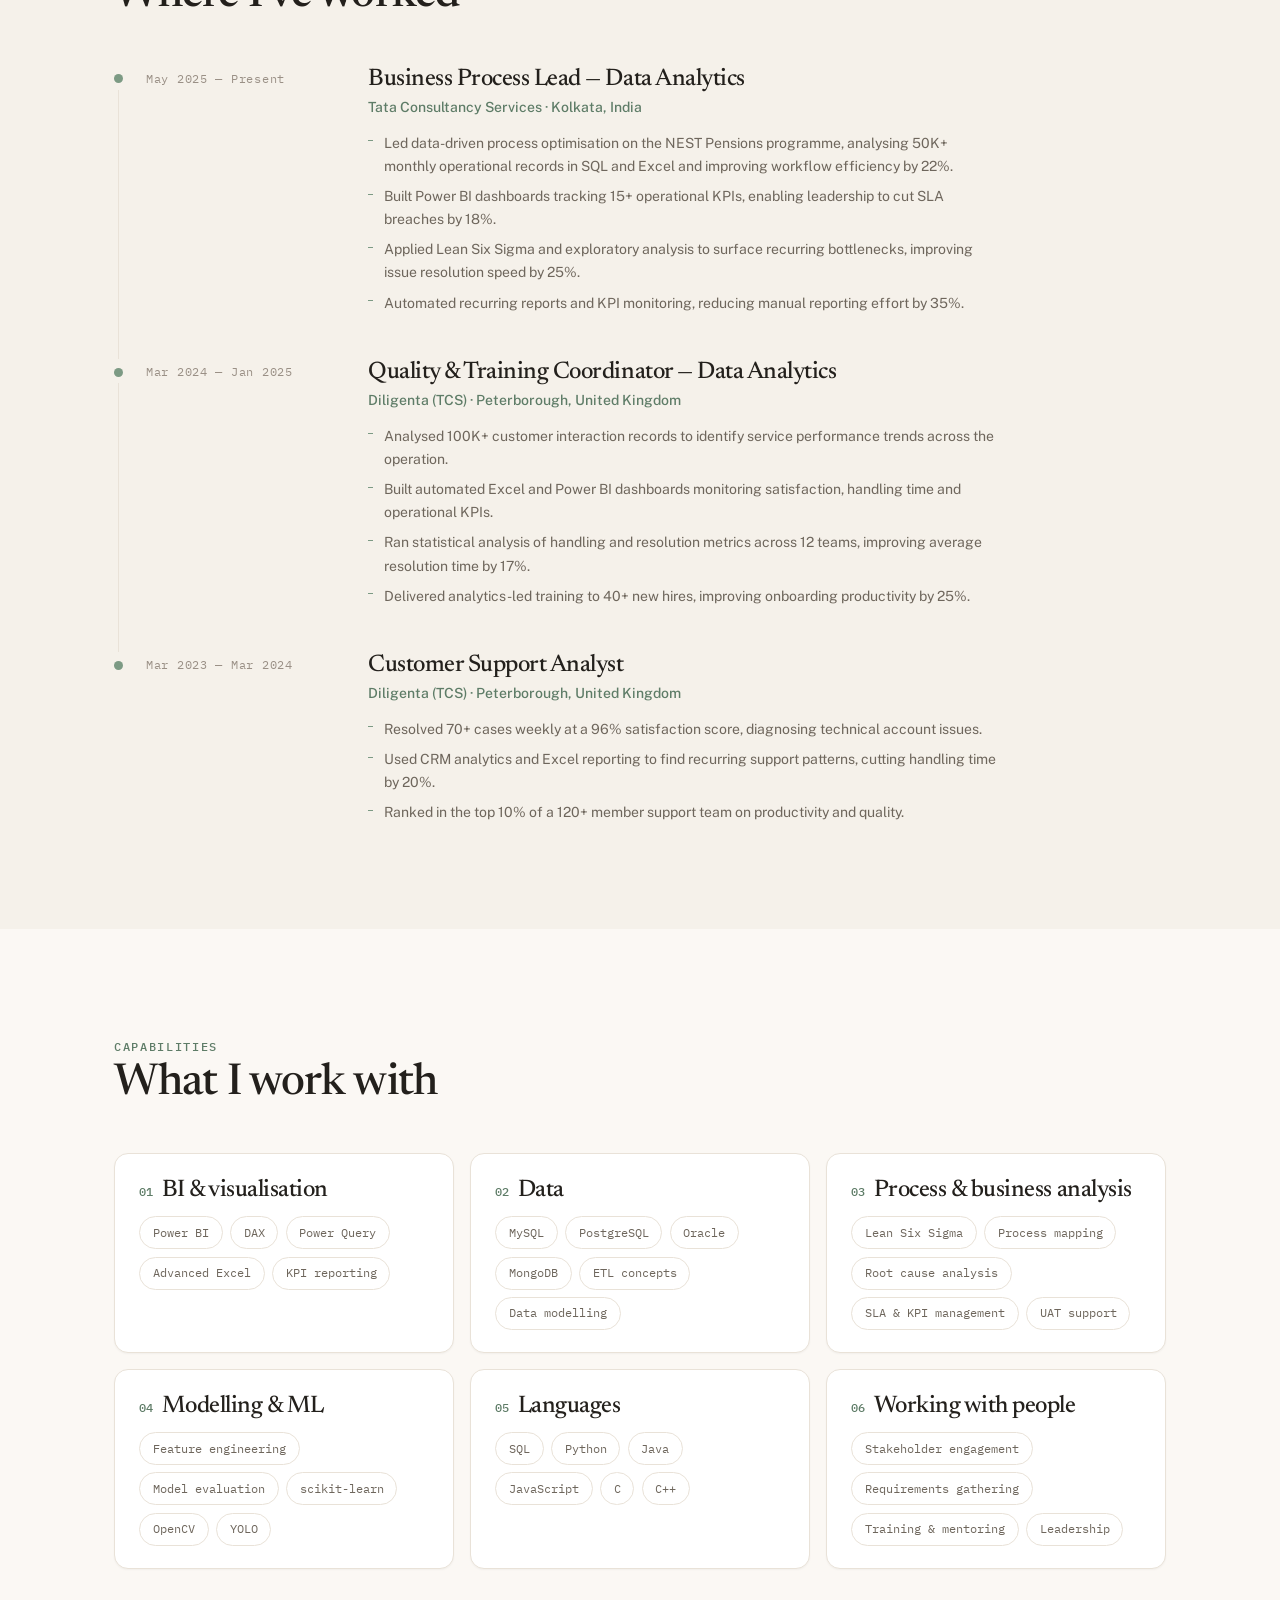
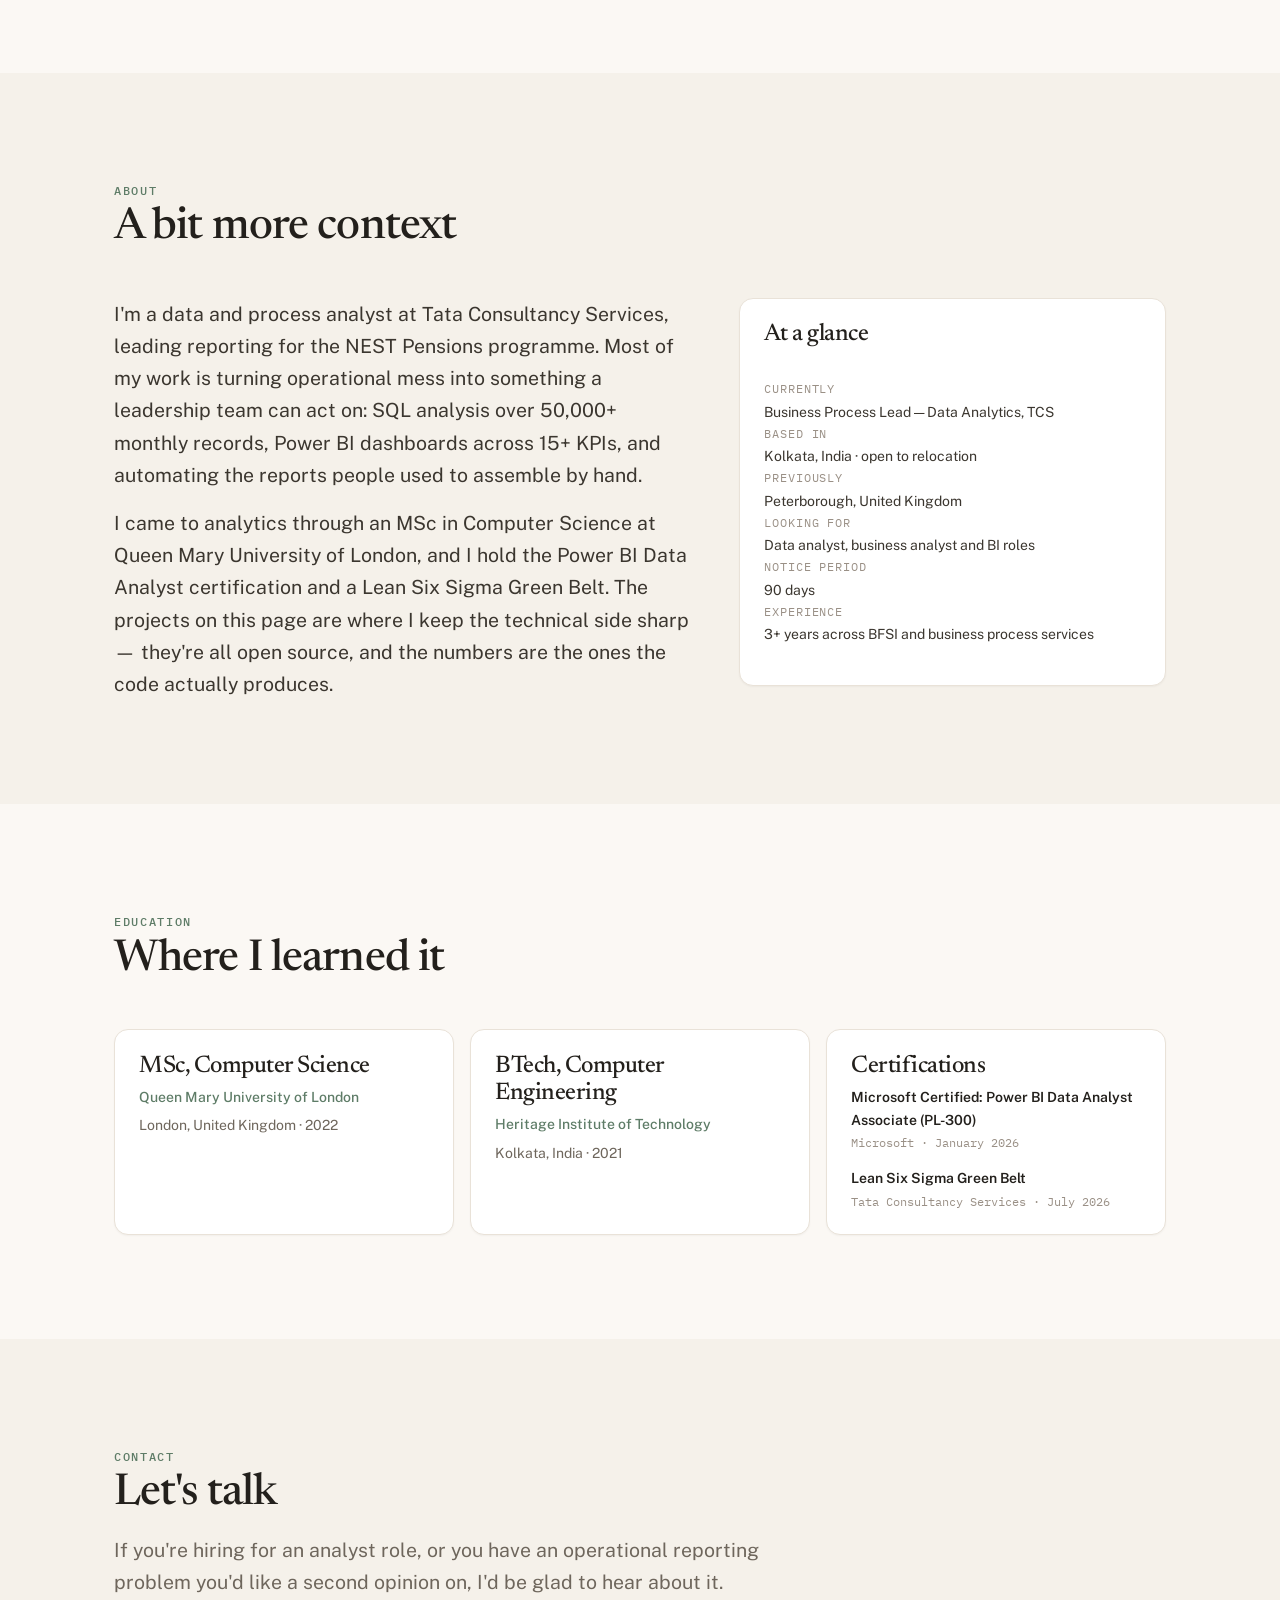
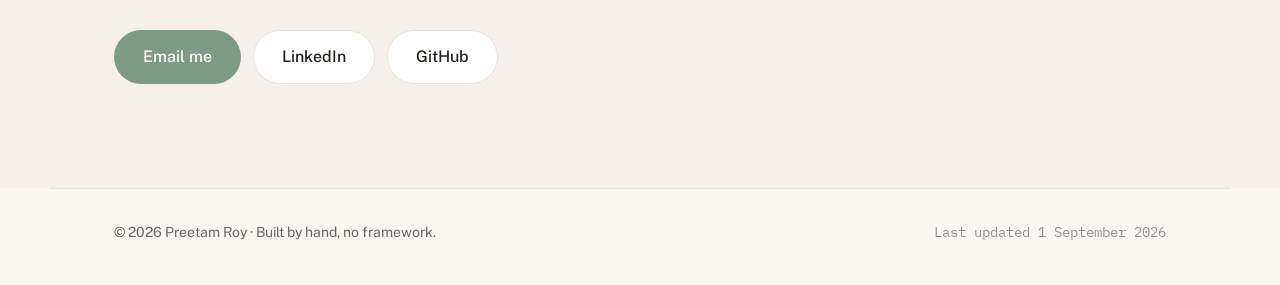
==== commit ca36b9a5: "Correct the LinkedIn profile URL on the page and in the CV The slug was wrong in all three places on" ====
--- a/index.html
+++ b/index.html
@@ -29,7 +29,7 @@
 <link rel="preconnect" href="https://fonts.googleapis.com">
 <link rel="preconnect" href="https://fonts.gstatic.com" crossorigin>
 <link rel="stylesheet" href="https://fonts.googleapis.com/css2?family=Newsreader:opsz,wght@6..72,400;6..72,500;6..72,600&family=Public+Sans:wght@400;500;600&family=IBM+Plex+Mono:wght@400;500&display=swap">
-<link rel="stylesheet" href="assets/css/style.css?v=20260831b">
+<link rel="stylesheet" href="assets/css/style.css?v=20260901">
 
 <script>
 /* Applies the stored theme before first paint so the page never flashes
@@ -96,9 +96,9 @@
   </nav>
   <div class="mobile-menu__foot">
     <a href="mailto:roypreetam13@gmail.com">roypreetam13@gmail.com</a>
-    <a href="https://www.linkedin.com/in/preetam-roy" rel="noopener">linkedin.com/in/preetam-roy</a>
+    <a href="https://www.linkedin.com/in/preetam-roy-pr" rel="noopener">linkedin.com/in/preetam-roy-pr</a>
     <a href="https://github.com/pr1317" rel="noopener">github.com/pr1317</a>
-    <span class="meta">Last updated <time datetime="2026-08-31">31 August 2026</time></span>
+    <span class="meta">Last updated <time datetime="2026-09-01">1 September 2026</time></span>
   </div>
 </div>
 
@@ -116,14 +116,14 @@
     </p>
     <div class="hero__actions reveal" style="--d: 3">
       <a class="btn btn--primary" href="#work">See the work</a>
-      <a class="btn btn--ghost" href="assets/Preetam-Roy-CV.pdf" download>Download CV</a>
+      <a class="btn btn--ghost" href="assets/Preetam-Roy-CV.pdf?v=20260901" download>Download CV</a>
     </div>
     <div class="reveal" style="--d: 4">
       <span class="availability"><i class="availability__dot" aria-hidden="true"></i>Open to roles</span>
     </div>
     <div class="hero__links reveal" style="--d: 5">
       <a href="mailto:roypreetam13@gmail.com">roypreetam13@gmail.com</a>
-      <a href="https://www.linkedin.com/in/preetam-roy" rel="noopener">LinkedIn</a>
+      <a href="https://www.linkedin.com/in/preetam-roy-pr" rel="noopener">LinkedIn</a>
       <a href="https://github.com/pr1317" rel="noopener">GitHub</a>
     </div>
   </div>
@@ -469,7 +469,7 @@
       </p>
       <div class="contact__actions">
         <a class="btn btn--primary" href="mailto:roypreetam13@gmail.com">Email me</a>
-        <a class="btn btn--ghost" href="https://www.linkedin.com/in/preetam-roy" rel="noopener">LinkedIn</a>
+        <a class="btn btn--ghost" href="https://www.linkedin.com/in/preetam-roy-pr" rel="noopener">LinkedIn</a>
         <a class="btn btn--ghost" href="https://github.com/pr1317" rel="noopener">GitHub</a>
       </div>
     </div>
@@ -479,14 +479,14 @@
 
 <footer class="site-footer wrap">
   <p>&copy; 2026 Preetam Roy · Built by hand, no framework.</p>
-  <p class="meta">Last updated <time datetime="2026-08-31">31 August 2026</time></p>
+  <p class="meta">Last updated <time datetime="2026-09-01">1 September 2026</time></p>
 </footer>
 
 <div class="dock" id="dock" aria-hidden="true">
   <a class="btn btn--primary" href="mailto:roypreetam13@gmail.com">Email me</a>
-  <a class="btn btn--ghost" href="assets/Preetam-Roy-CV.pdf" download>CV</a>
+  <a class="btn btn--ghost" href="assets/Preetam-Roy-CV.pdf?v=20260901" download>CV</a>
 </div>
 
-<script src="assets/js/main.js?v=20260831b" defer></script>
+<script src="assets/js/main.js?v=20260901" defer></script>
 </body>
 </html>
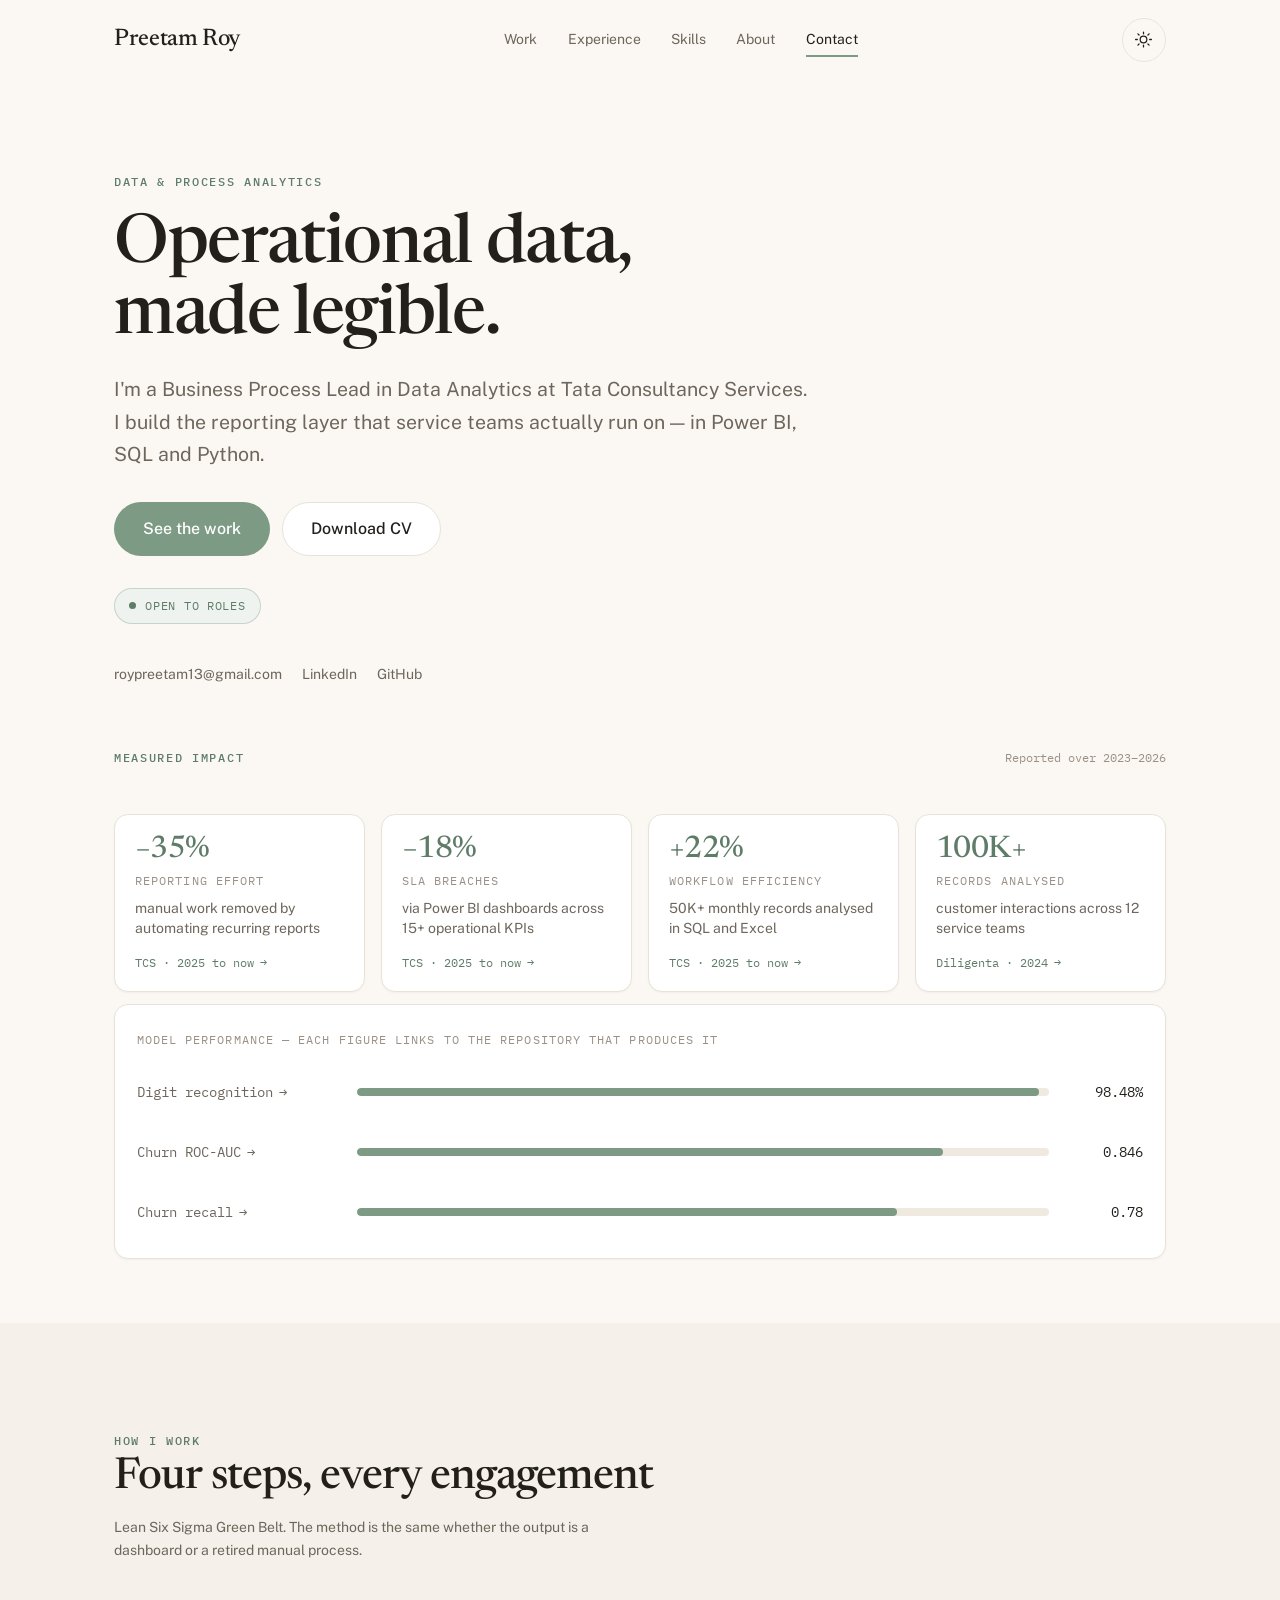
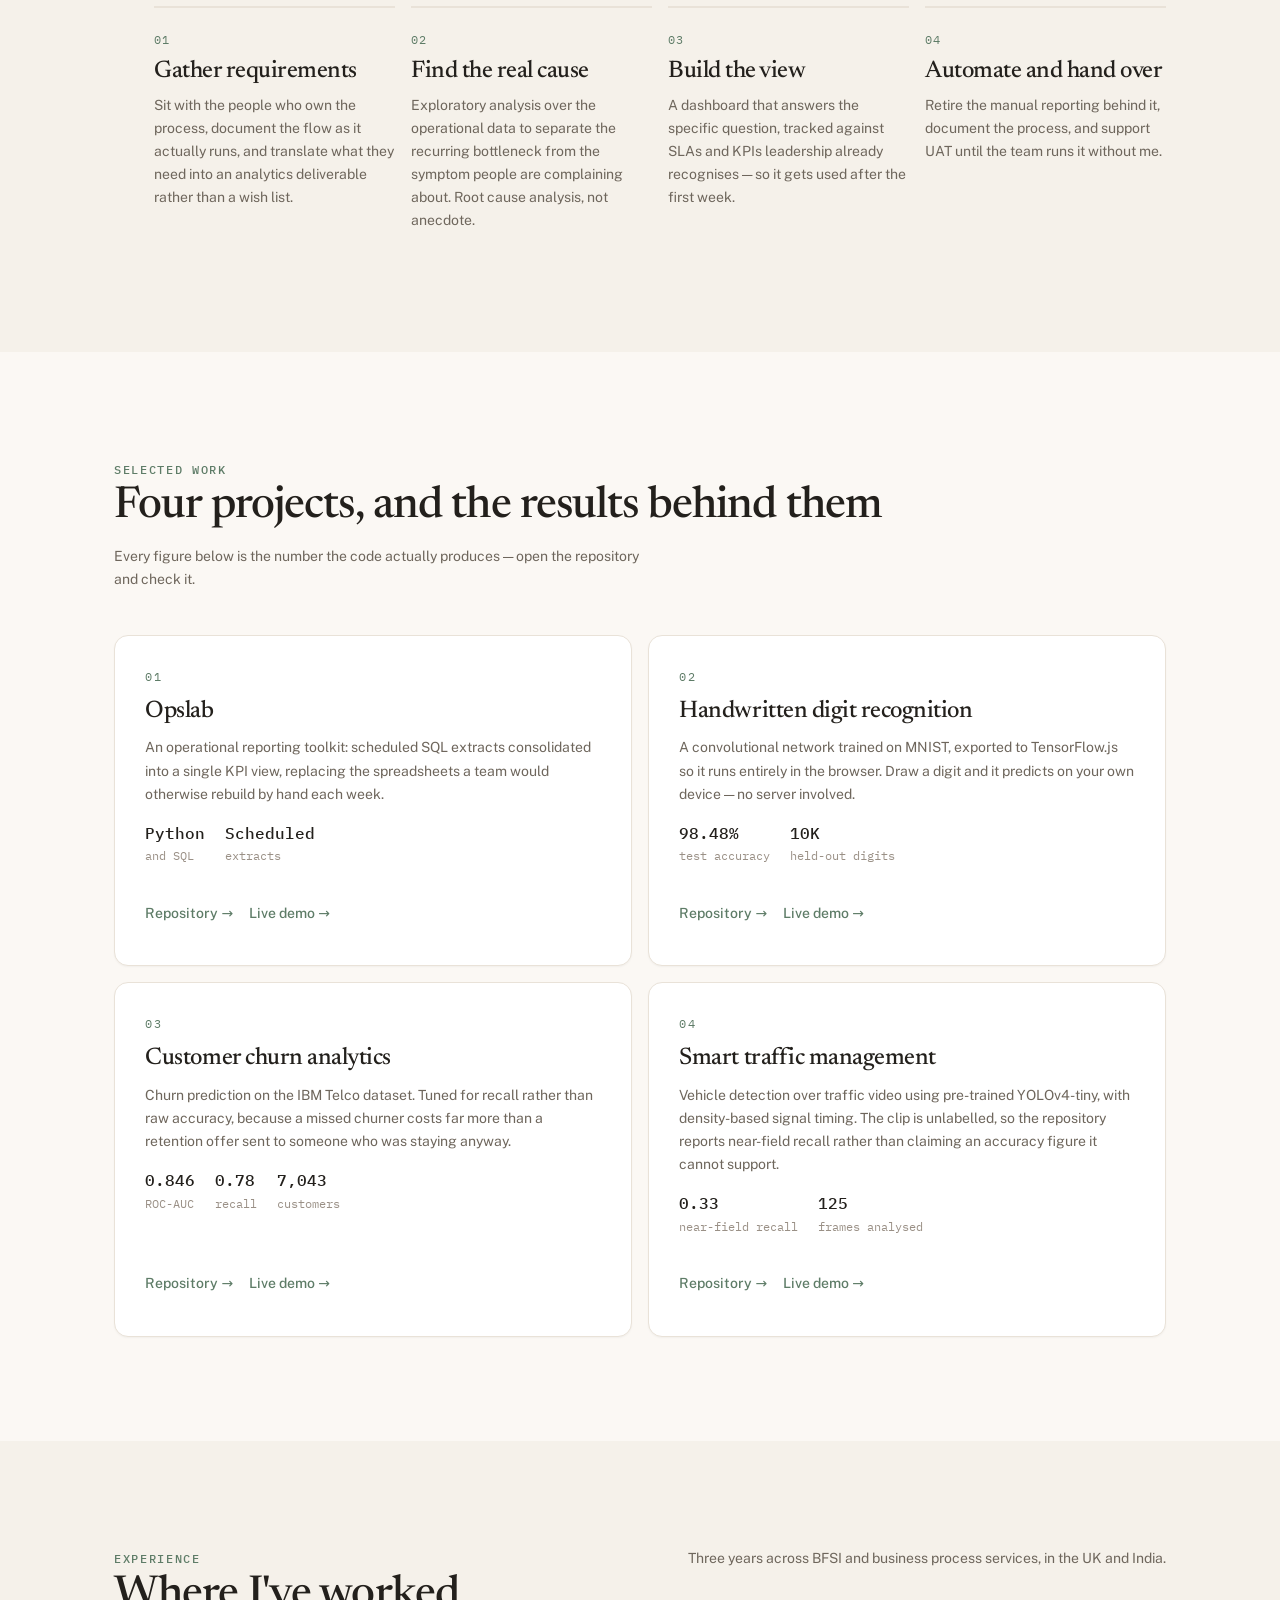
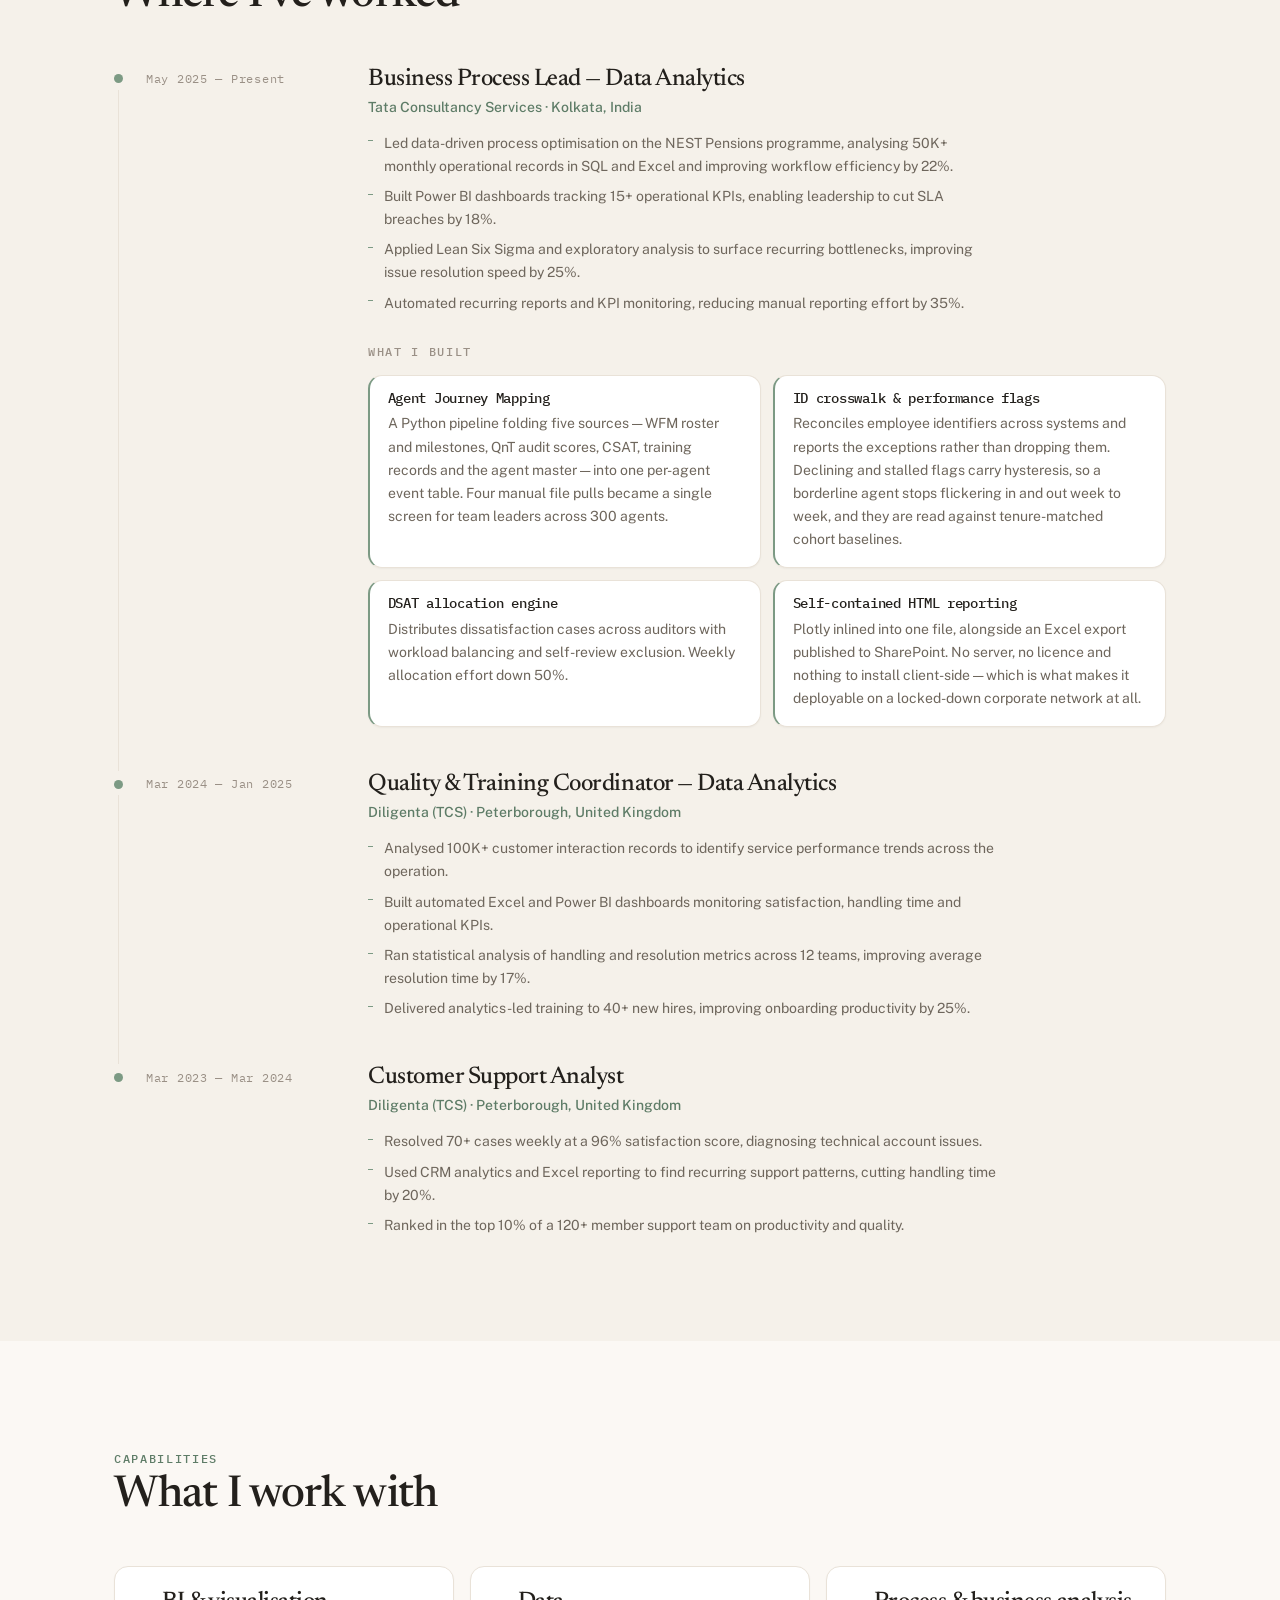
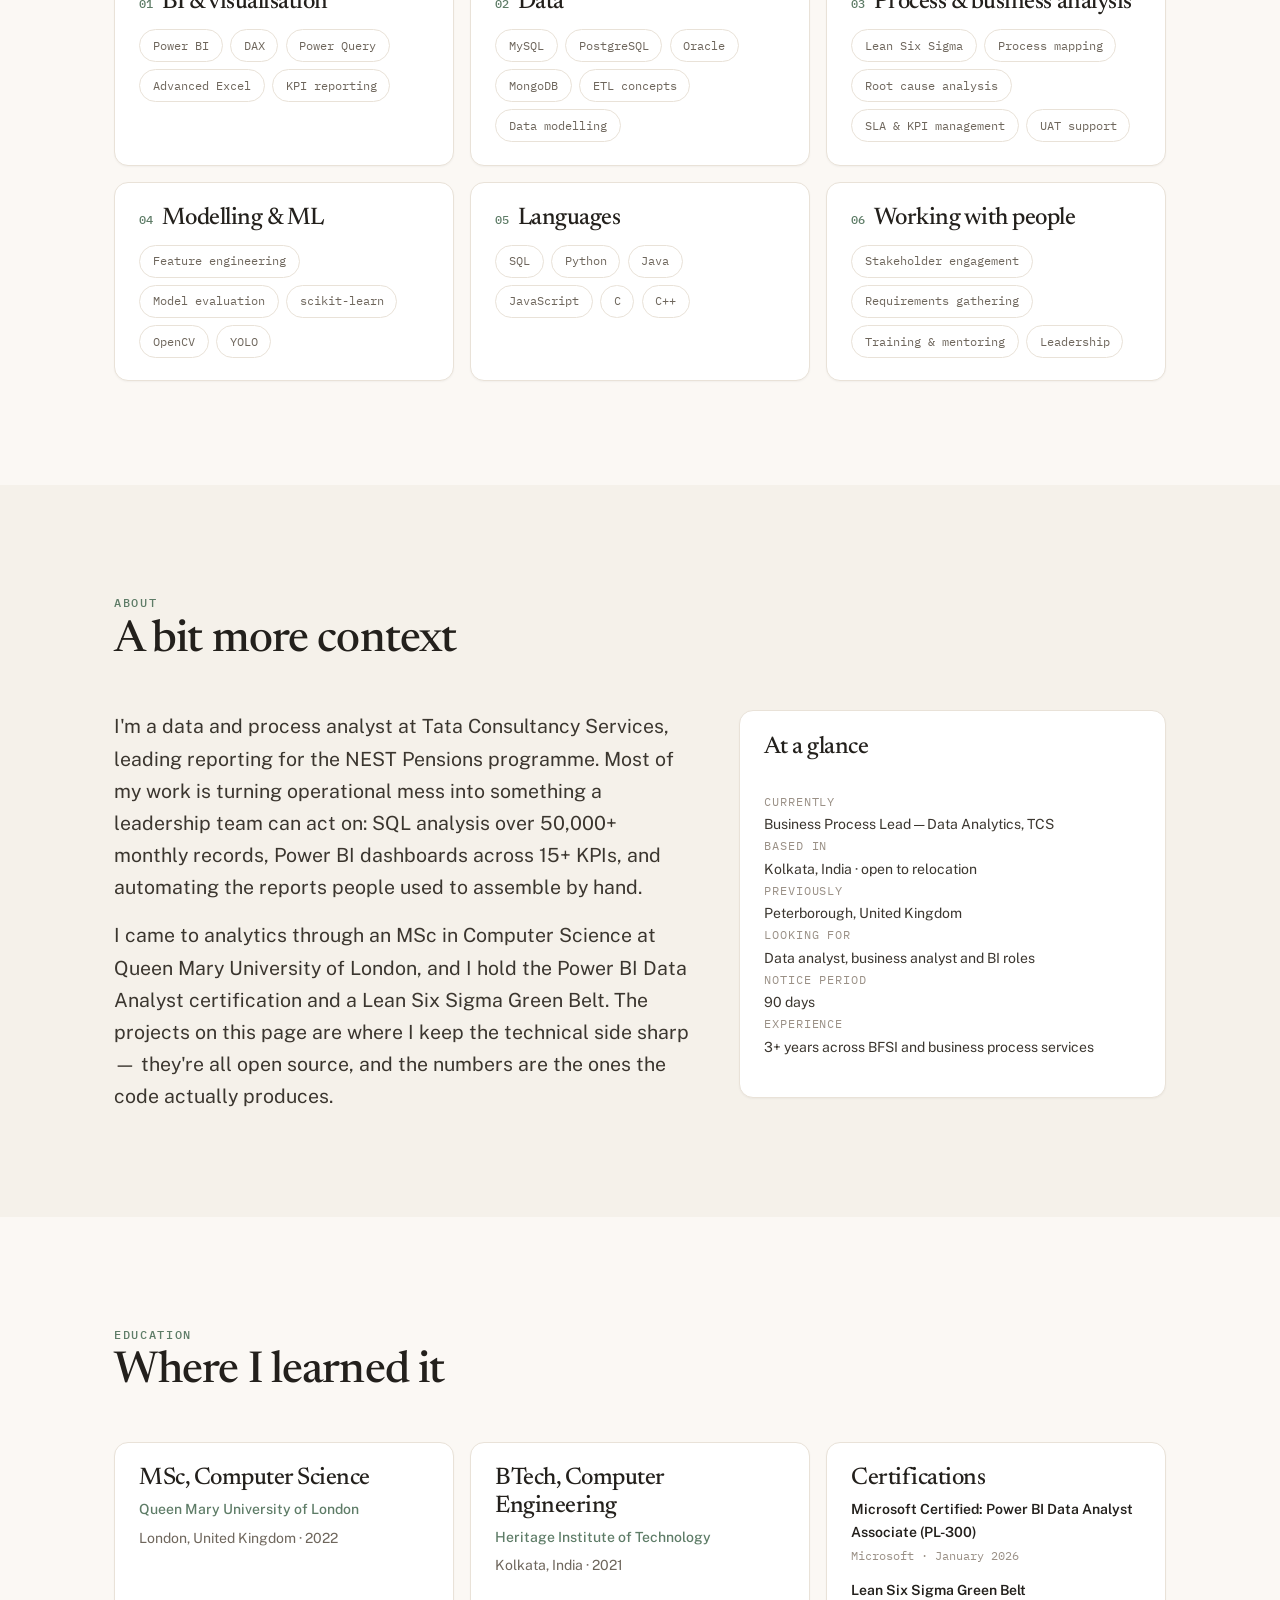
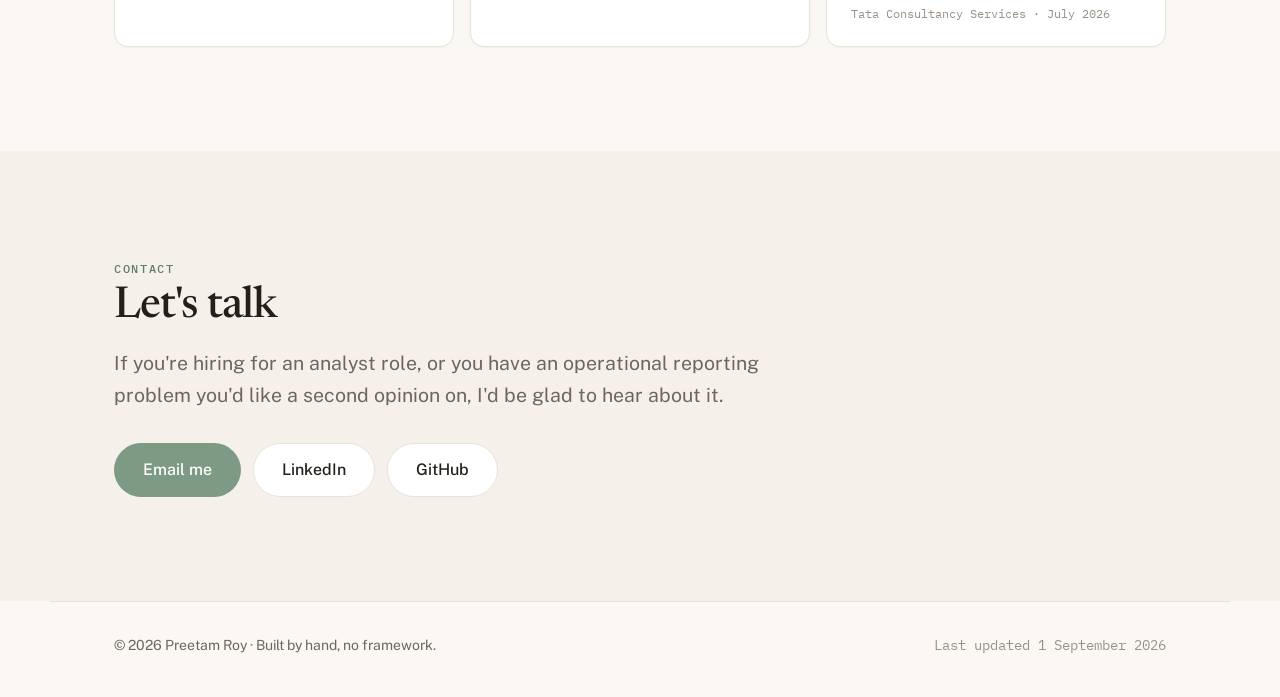
==== commit 6fbc94ee: "Use the supplied CV and surface its TCS systems on the page Replaces the served CV with the two-page" ====
--- a/index.html
+++ b/index.html
@@ -29,7 +29,7 @@
 <link rel="preconnect" href="https://fonts.googleapis.com">
 <link rel="preconnect" href="https://fonts.gstatic.com" crossorigin>
 <link rel="stylesheet" href="https://fonts.googleapis.com/css2?family=Newsreader:opsz,wght@6..72,400;6..72,500;6..72,600&family=Public+Sans:wght@400;500;600&family=IBM+Plex+Mono:wght@400;500&display=swap">
-<link rel="stylesheet" href="assets/css/style.css?v=20260901">
+<link rel="stylesheet" href="assets/css/style.css?v=20260901b">
 
 <script>
 /* Applies the stored theme before first paint so the page never flashes
@@ -116,7 +116,7 @@
     </p>
     <div class="hero__actions reveal" style="--d: 3">
       <a class="btn btn--primary" href="#work">See the work</a>
-      <a class="btn btn--ghost" href="assets/Preetam-Roy-CV.pdf?v=20260901" download>Download CV</a>
+      <a class="btn btn--ghost" href="assets/Preetam-Roy-CV.pdf?v=20260901b" download>Download CV</a>
     </div>
     <div class="reveal" style="--d: 4">
       <span class="availability"><i class="availability__dot" aria-hidden="true"></i>Open to roles</span>
@@ -315,6 +315,26 @@
             <li>Built Power BI dashboards tracking 15+ operational KPIs, enabling leadership to cut SLA breaches by 18%.</li>
             <li>Applied Lean Six Sigma and exploratory analysis to surface recurring bottlenecks, improving issue resolution speed by 25%.</li>
             <li>Automated recurring reports and KPI monitoring, reducing manual reporting effort by 35%.</li>
+          </ul>
+
+          <p class="eyebrow builds__label">What I built</p>
+          <ul class="builds">
+            <li class="build">
+              <h4 class="build__name">Agent Journey Mapping</h4>
+              <p class="build__what">A Python pipeline folding five sources &mdash; WFM roster and milestones, QnT audit scores, CSAT, training records and the agent master &mdash; into one per-agent event table. Four manual file pulls became a single screen for team leaders across 300 agents.</p>
+            </li>
+            <li class="build">
+              <h4 class="build__name">ID crosswalk &amp; performance flags</h4>
+              <p class="build__what">Reconciles employee identifiers across systems and reports the exceptions rather than dropping them. Declining and stalled flags carry hysteresis, so a borderline agent stops flickering in and out week to week, and they are read against tenure-matched cohort baselines.</p>
+            </li>
+            <li class="build">
+              <h4 class="build__name">DSAT allocation engine</h4>
+              <p class="build__what">Distributes dissatisfaction cases across auditors with workload balancing and self-review exclusion. Weekly allocation effort down 50%.</p>
+            </li>
+            <li class="build">
+              <h4 class="build__name">Self-contained HTML reporting</h4>
+              <p class="build__what">Plotly inlined into one file, alongside an Excel export published to SharePoint. No server, no licence and nothing to install client-side &mdash; which is what makes it deployable on a locked-down corporate network at all.</p>
+            </li>
           </ul>
         </div>
       </article>
@@ -484,9 +504,9 @@
 
 <div class="dock" id="dock" aria-hidden="true">
   <a class="btn btn--primary" href="mailto:roypreetam13@gmail.com">Email me</a>
-  <a class="btn btn--ghost" href="assets/Preetam-Roy-CV.pdf?v=20260901" download>CV</a>
+  <a class="btn btn--ghost" href="assets/Preetam-Roy-CV.pdf?v=20260901b" download>CV</a>
 </div>
 
-<script src="assets/js/main.js?v=20260901" defer></script>
+<script src="assets/js/main.js?v=20260901b" defer></script>
 </body>
 </html>
--- a/assets/css/style.css
+++ b/assets/css/style.css
@@ -505,6 +505,24 @@
 .timeline__points li { font-size: var(--fs-meta); color: var(--muted); padding-left: 1rem; position: relative; max-width: 70ch; }
 .timeline__points li::before { content: ""; position: absolute; left: 0; top: .62em; width: 5px; height: 1px; background: var(--accent); }
 
+/* Named systems under a role. The bullets above say what moved; these say what
+   was actually built, so the outcome and the artefact stop competing for the
+   same line. Name and body share --fs-meta and separate on family and colour,
+   which keeps the type scale at eight steps. */
+.builds { display: grid; gap: .75rem; grid-template-columns: 1fr; }
+@media (min-width: 760px) { .builds { grid-template-columns: repeat(2, minmax(0, 1fr)); } }
+.builds__label { margin: 1.7rem 0 .8rem; color: var(--faint); }
+.build {
+  background: var(--surface);
+  border: 1px solid var(--line);
+  border-left: 2px solid var(--accent);
+  border-radius: var(--r);
+  padding: .9rem 1.1rem 1rem;
+  box-shadow: var(--shadow);
+}
+.build__name { font-family: var(--mono); font-size: var(--fs-meta); font-weight: 500; color: var(--ink); }
+.build__what { font-size: var(--fs-meta); color: var(--muted); margin-top: .4rem; }
+
 /* ---------- 11. Skills ---------- */
 .skills { display: grid; gap: 1rem; grid-template-columns: 1fr; }
 @media (min-width: 640px) { .skills { grid-template-columns: repeat(2, minmax(0, 1fr)); } }
